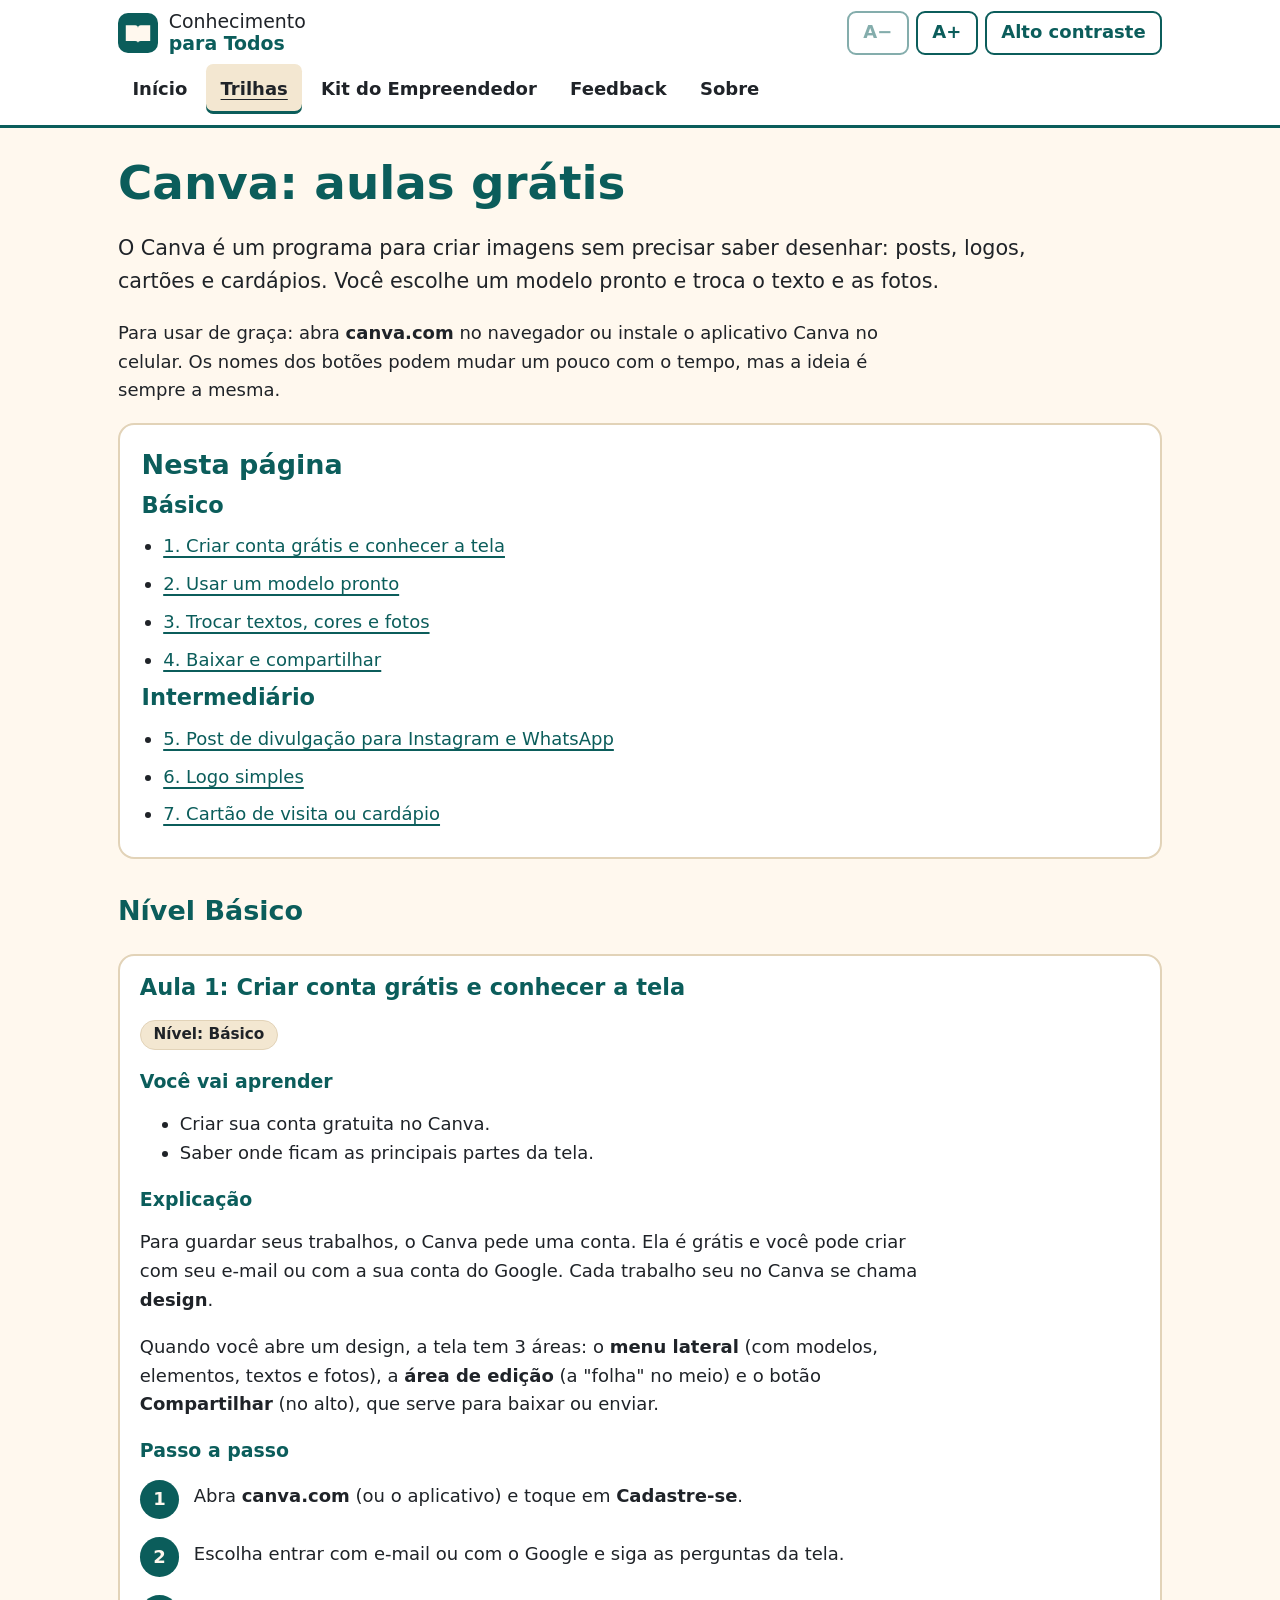
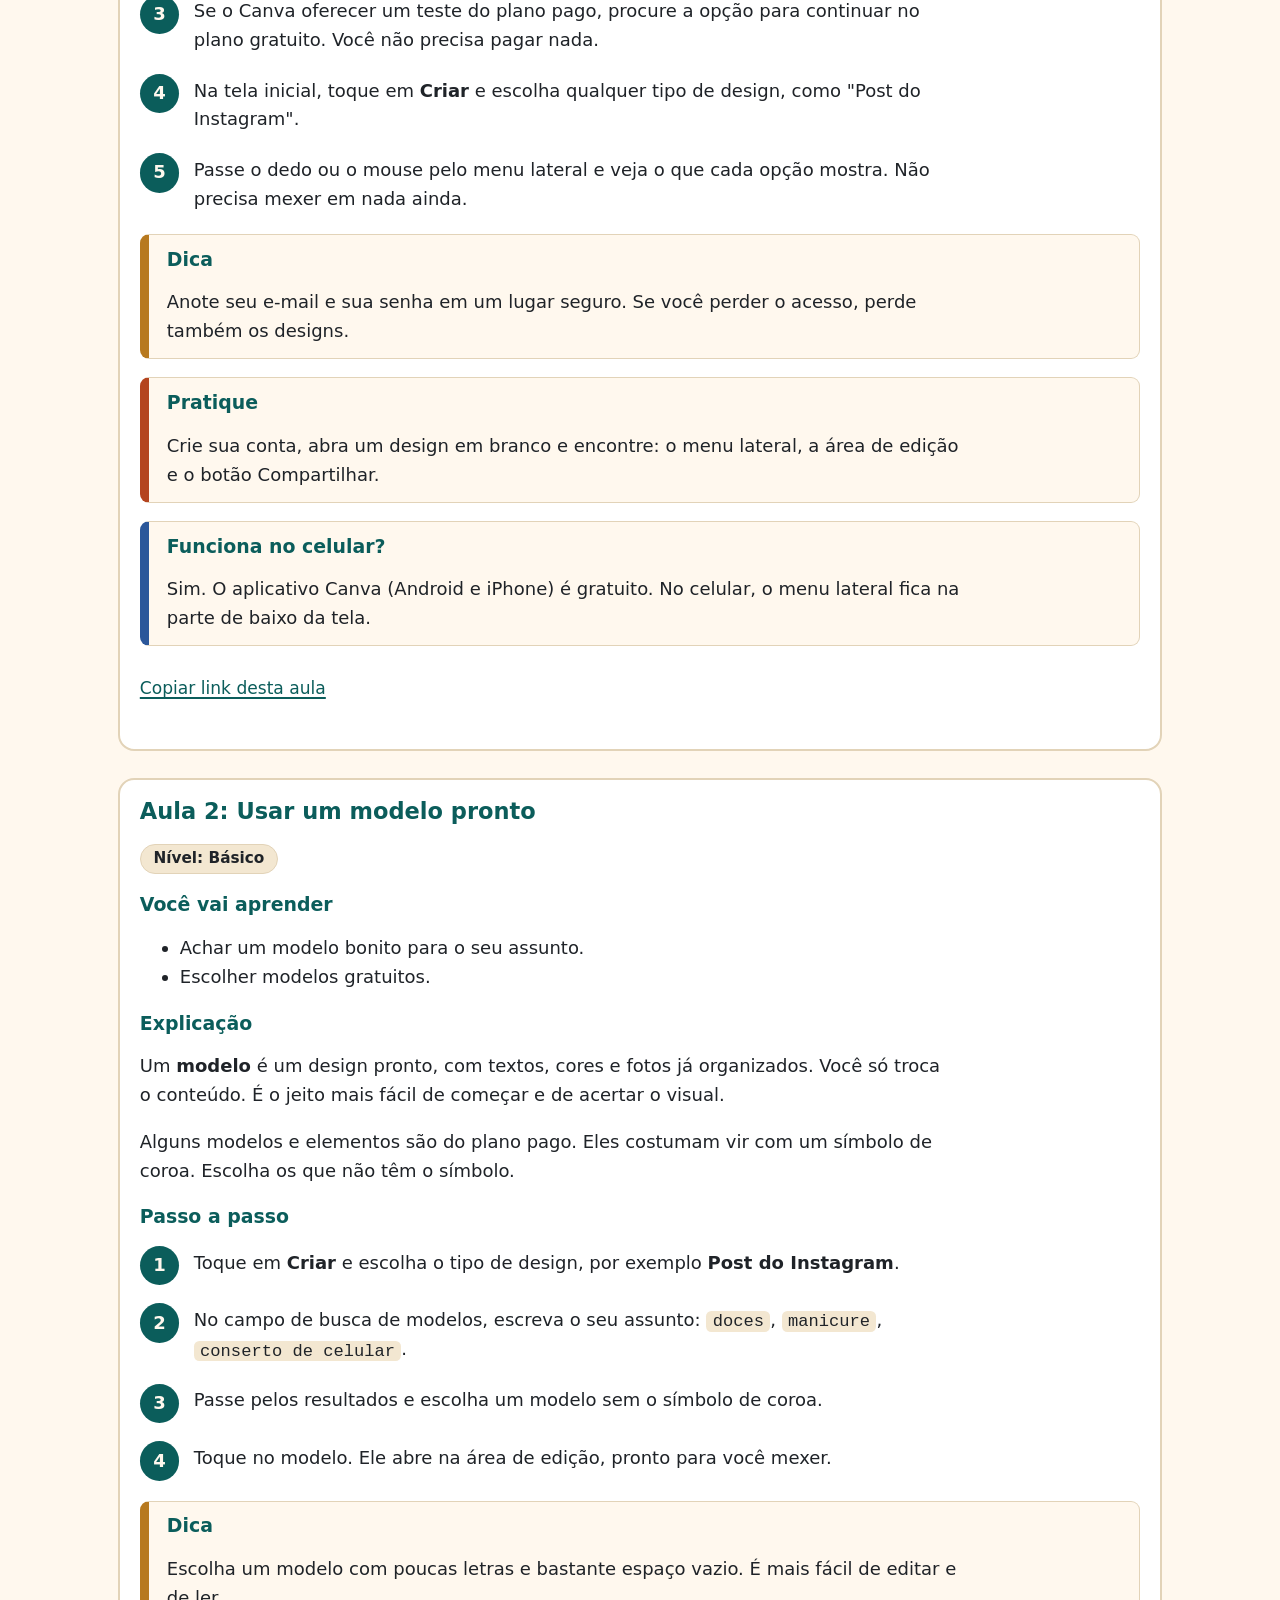
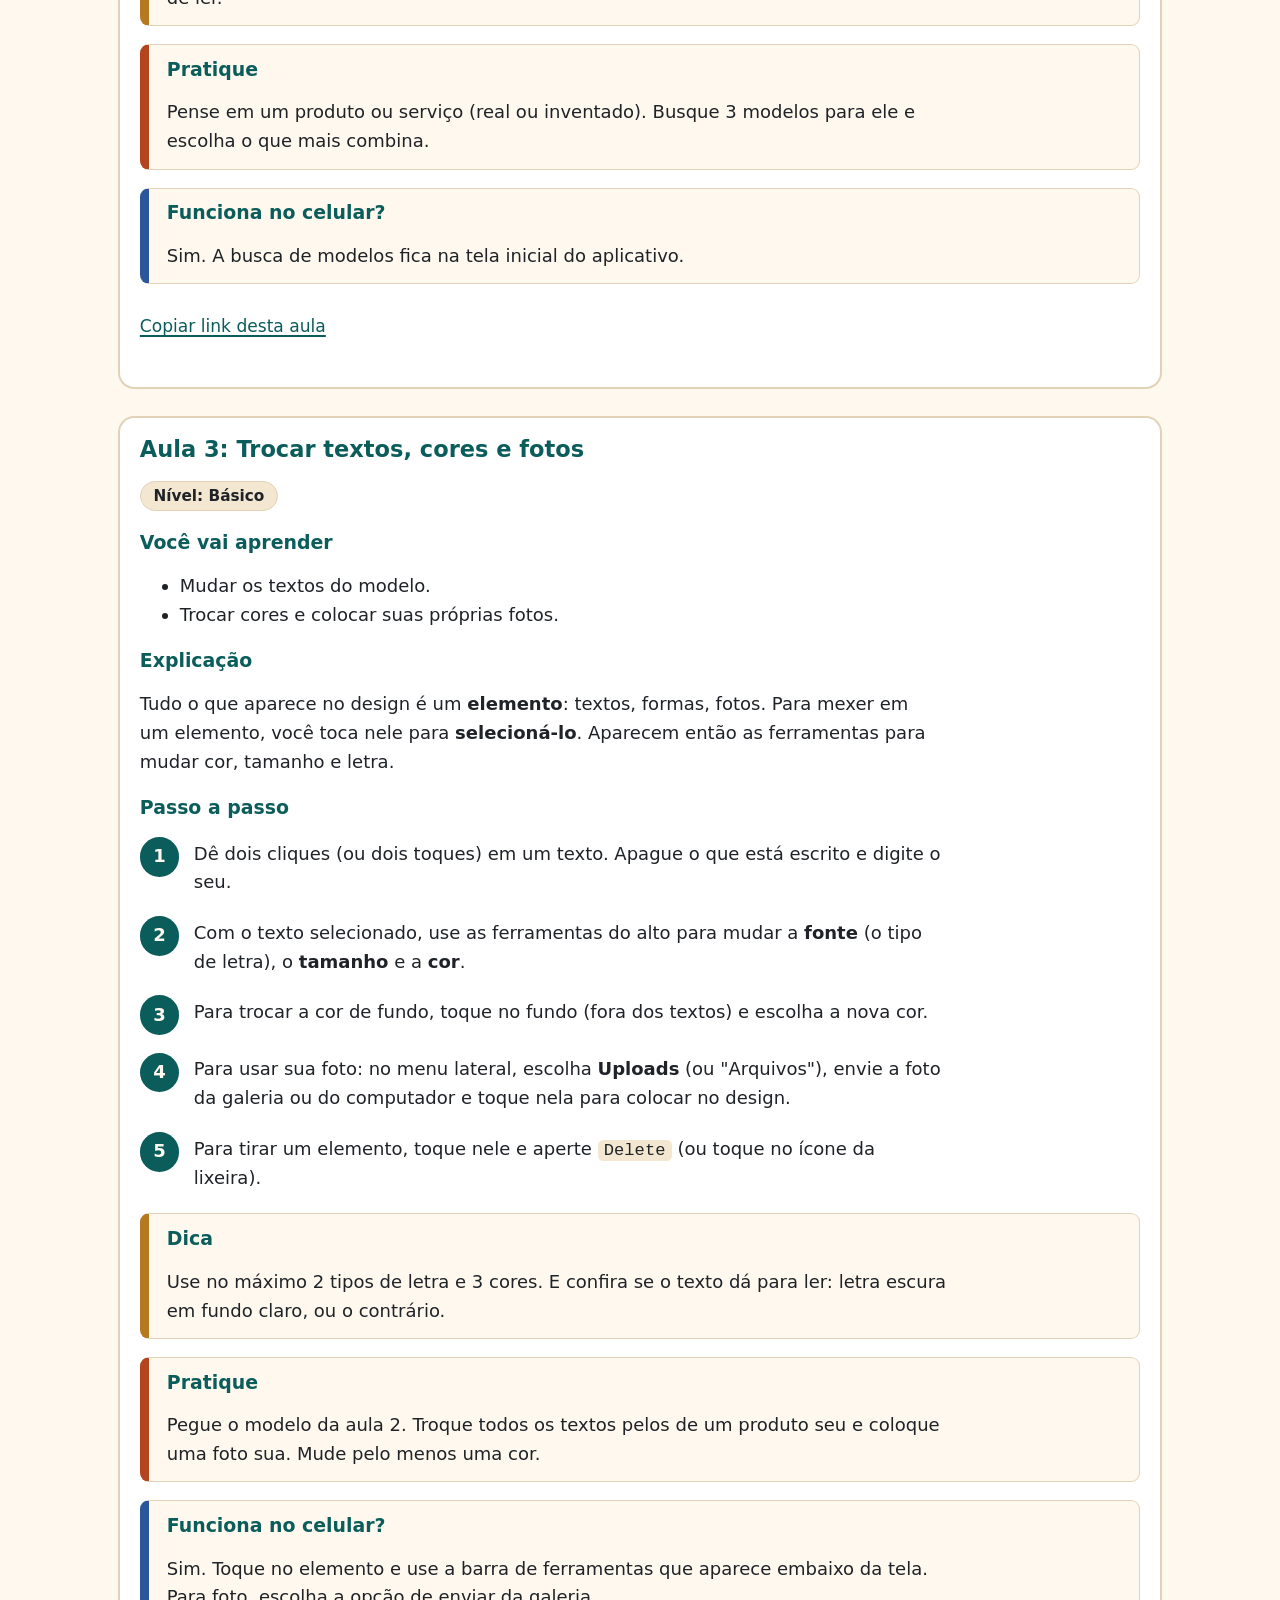
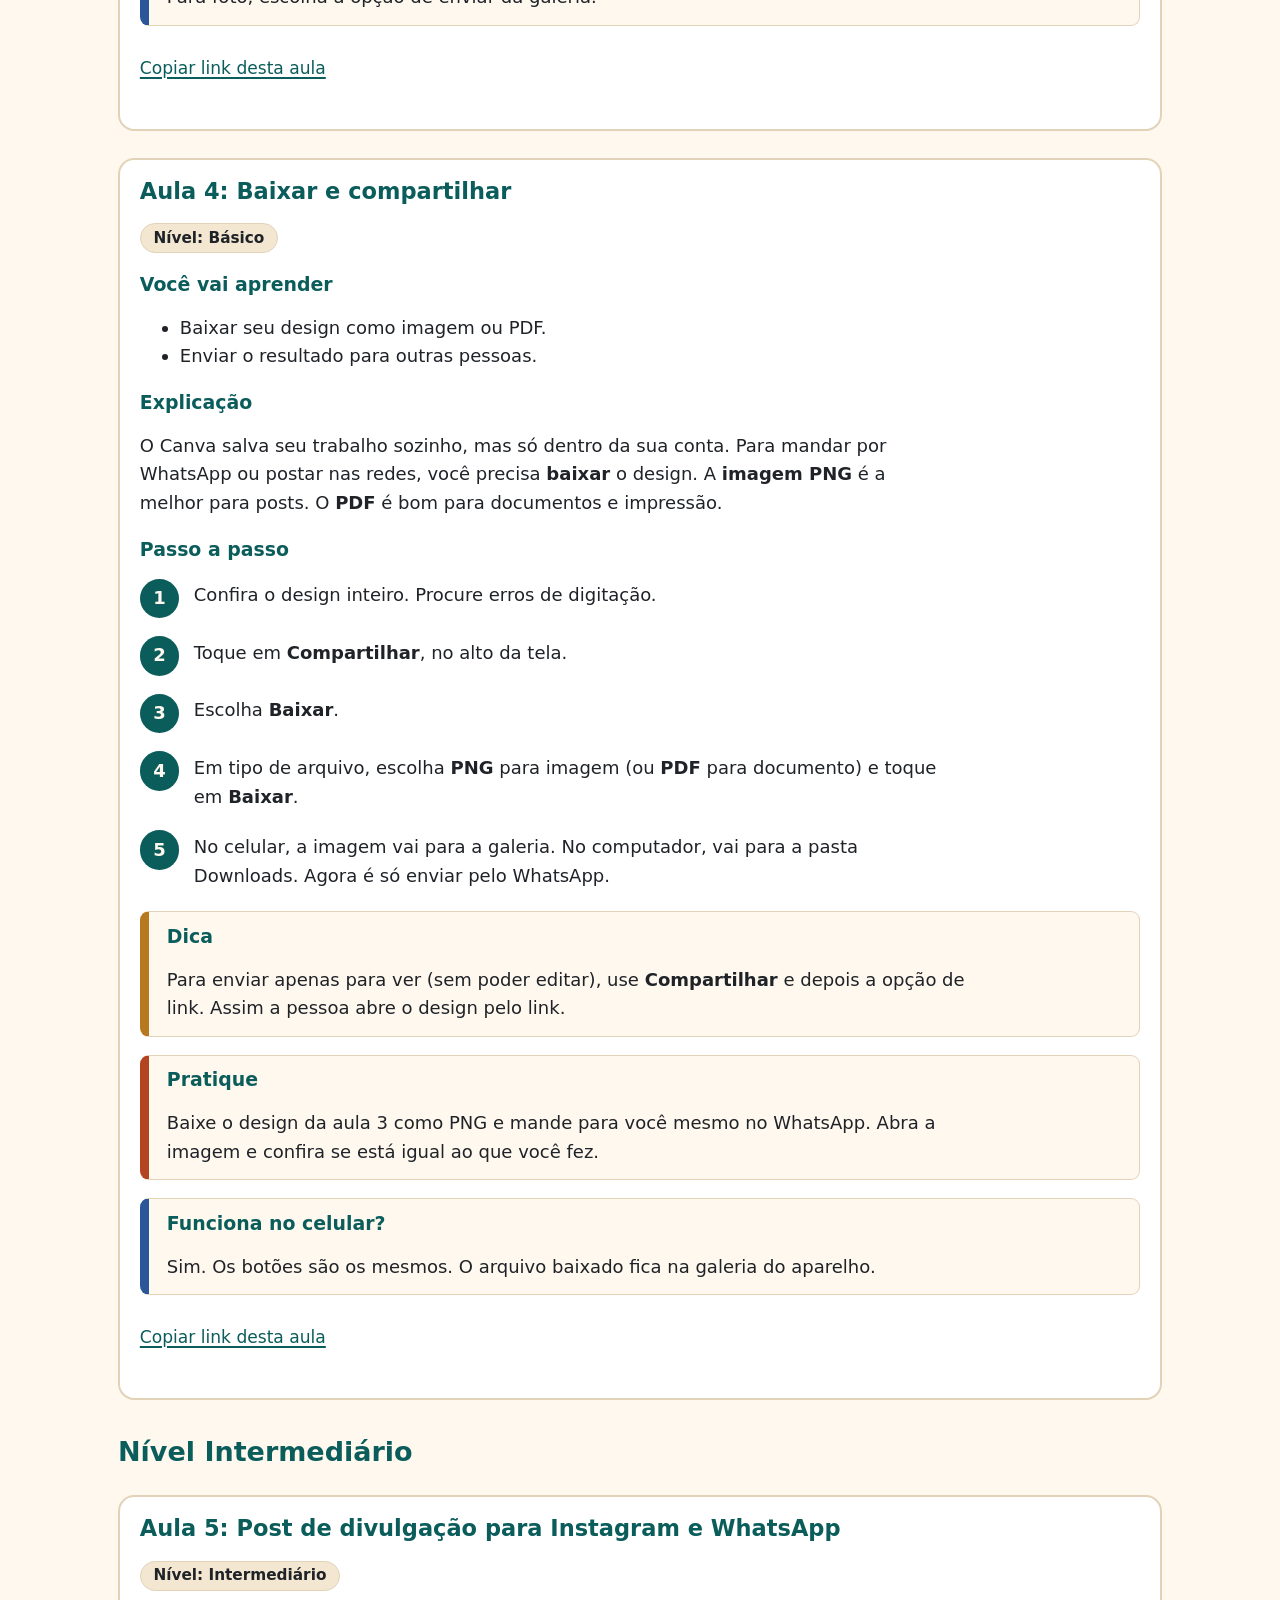
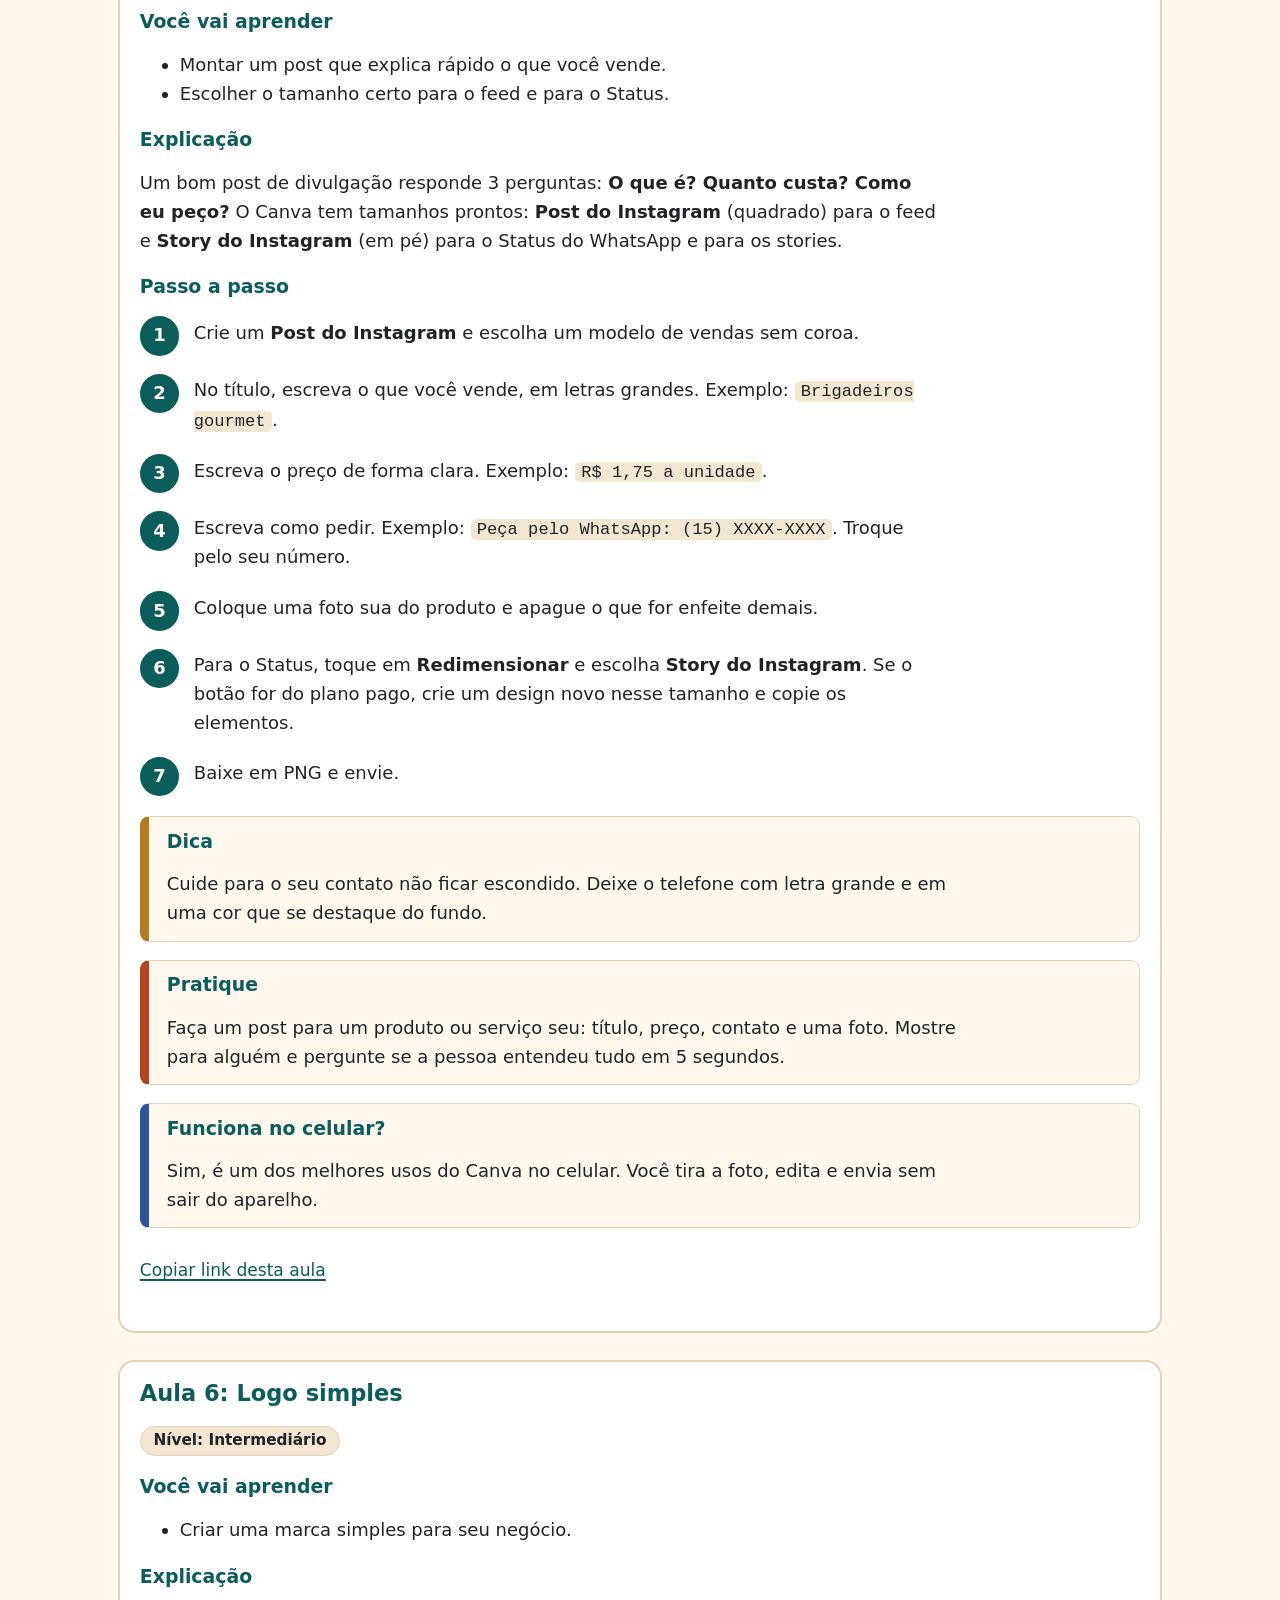
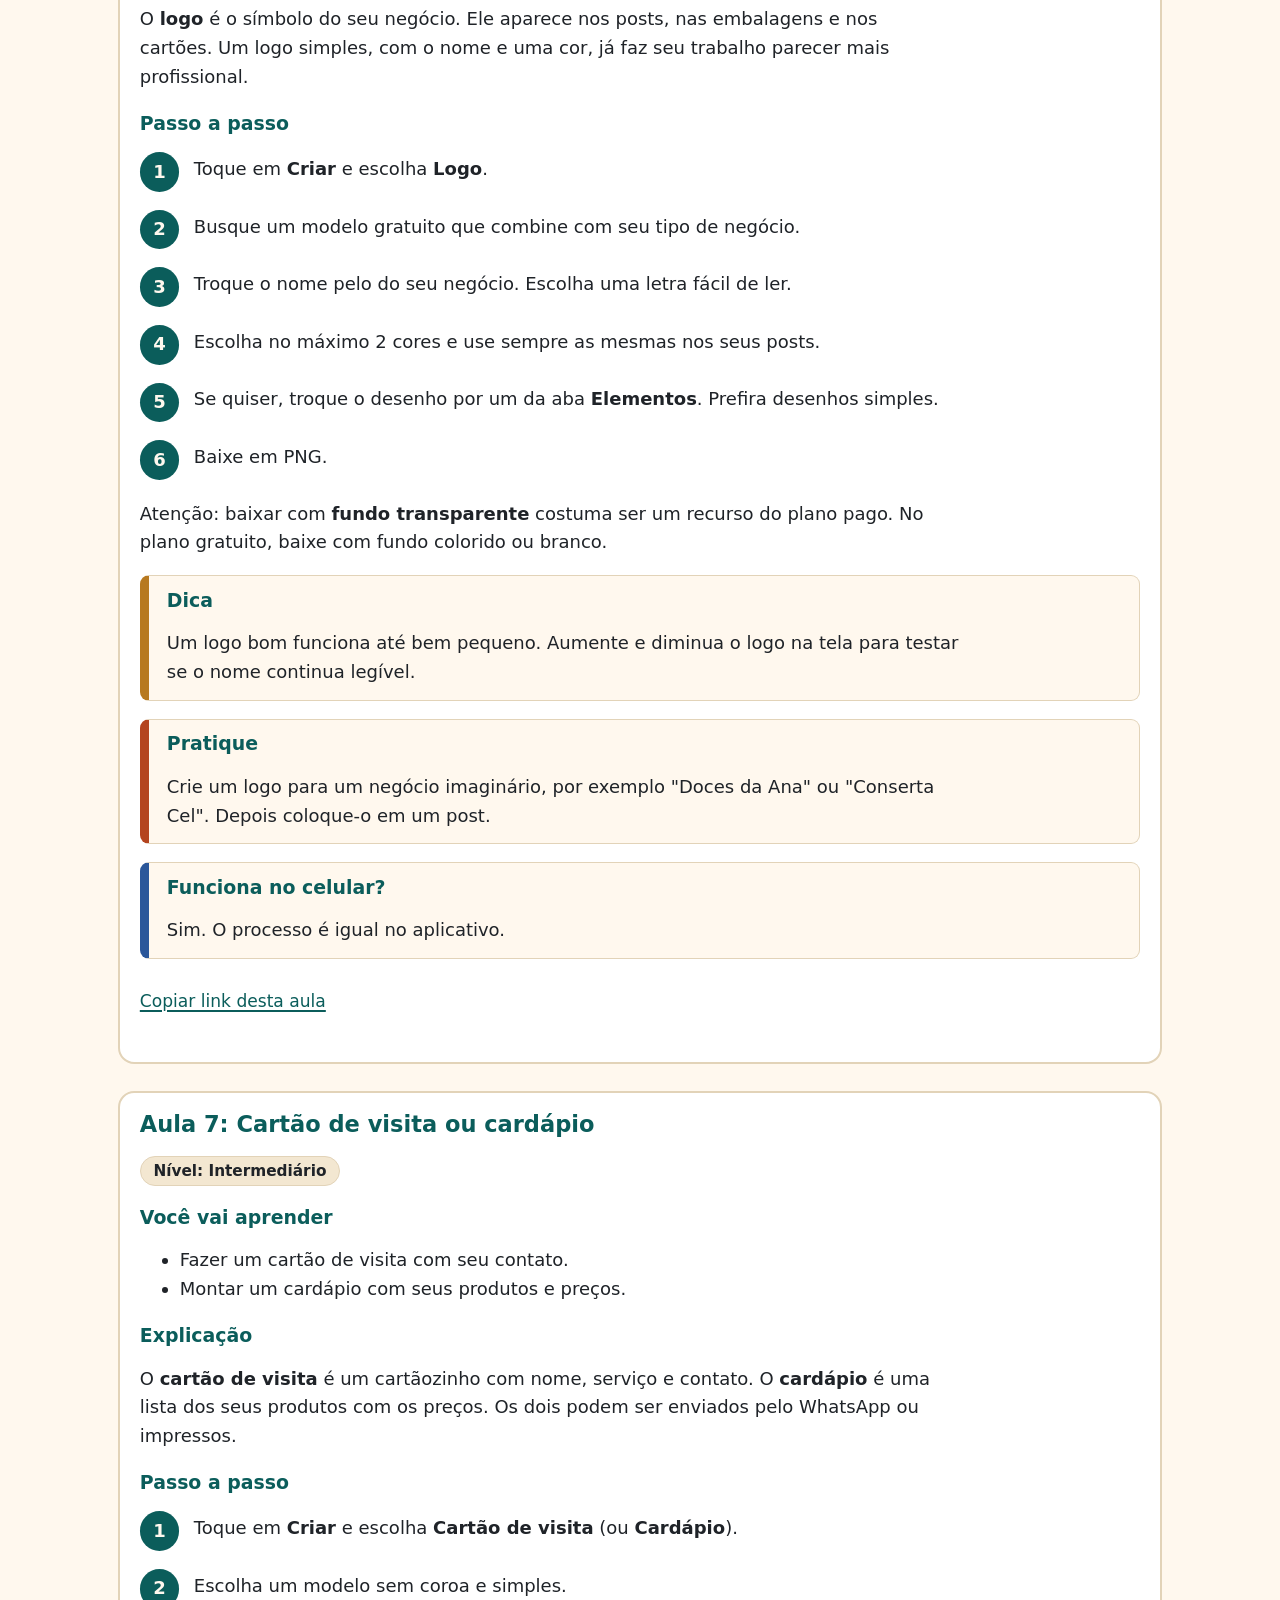
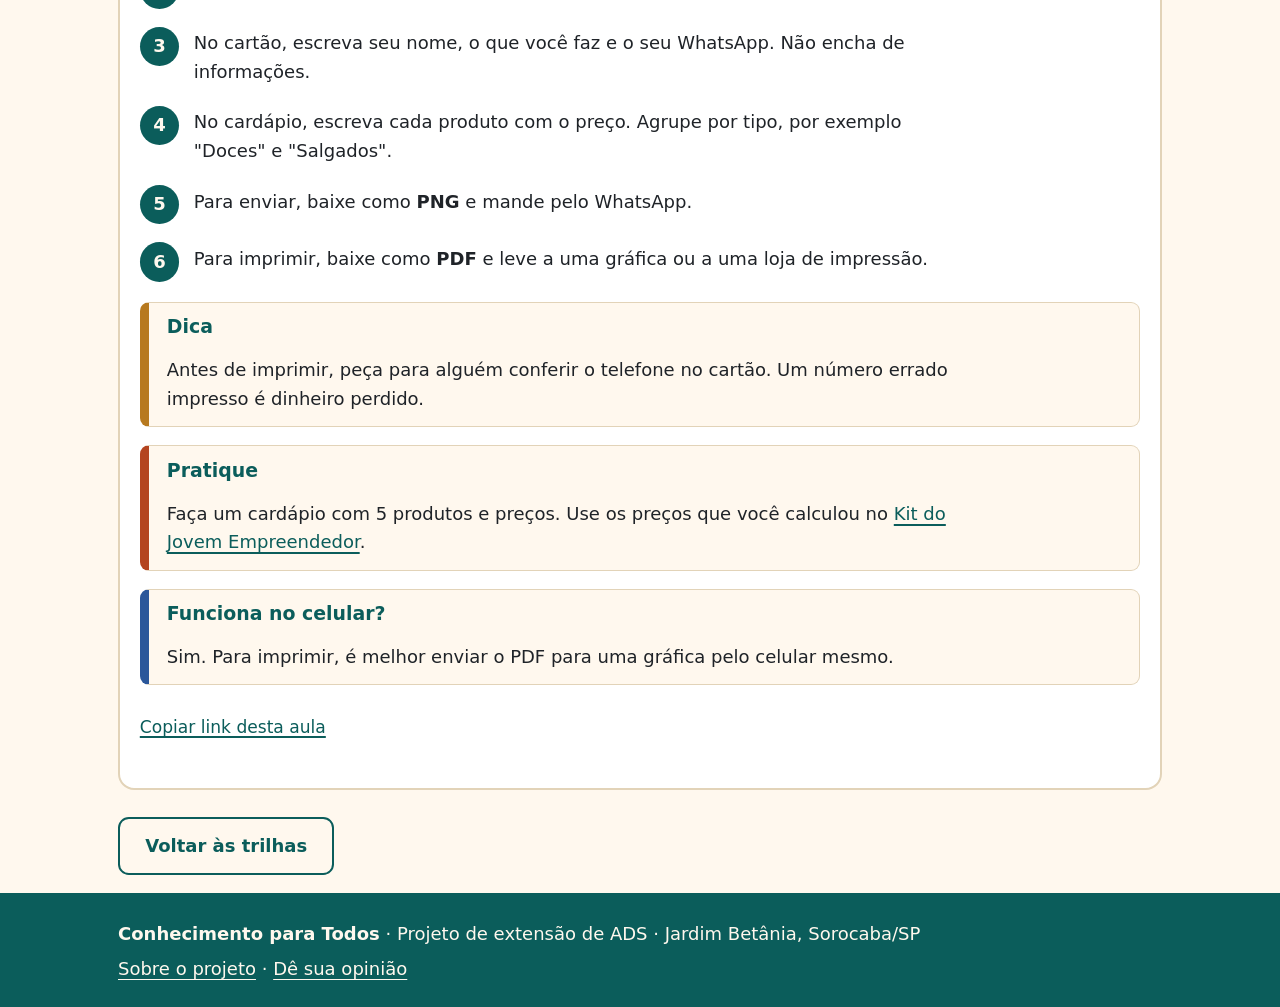
==== canva.html @ 9c769331 "Adiciona as 7 aulas de Canva Co-Authored-By: Claude Sonnet 5.5 <noreply@anthropic.com>" ====
<!DOCTYPE html>
<html lang="pt-BR">
<head>
<meta charset="utf-8">
<meta name="viewport" content="width=device-width, initial-scale=1">
<link rel="icon" href="data:image/svg+xml,%3Csvg xmlns='http://www.w3.org/2000/svg' viewBox='0 0 100 100'%3E%3Ctext y='.9em' font-size='90'%3E%F0%9F%93%92%3C/text%3E%3C/svg%3E">
<link rel="stylesheet" href="css/style.css">
<script src="js/main.js"></script>
<title>Canva: aulas grátis do básico ao intermediário | Conhecimento para Todos</title>
<meta name="description" content="7 aulas gratuitas de Canva em linguagem simples: da conta grátis até post de divulgação, logo, cartão de visita e cardápio, pelo celular ou computador.">
</head>
<body>
<a class="pular" href="#conteudo">Pular para o conteúdo</a>
<header class="topo">
  <div class="wrap topo-in">
    <a class="logo" href="index.html" aria-label="Conhecimento para Todos, página inicial">
      <svg width="40" height="40" viewBox="0 0 36 36" aria-hidden="true"><rect class="a" width="36" height="36" rx="9"/><path class="b" d="M7 11h8.5c1.6 0 2.5.9 2.5 2.4V27c0-1.2-.9-1.9-2.4-1.9H7zM29 11h-8.5C18.9 11 18 11.900 18 13.400V27c0-1.200.9-1.900 2.400-1.900H29z"/></svg>
      <span>Conhecimento <b>para Todos</b></span>
    </a>
    <button type="button" class="menu-btn" aria-expanded="false" aria-controls="menu">Menu</button>
    <div class="ajustes" role="group" aria-label="Ajustes de leitura">
      <button type="button" data-fonte="-" aria-label="Diminuir o tamanho da letra">A−</button>
      <button type="button" data-fonte="+" aria-label="Aumentar o tamanho da letra">A+</button>
      <button type="button" data-contraste aria-pressed="false">Alto contraste</button>
    </div>
    <nav id="menu" class="menu" aria-label="Principal">
      <ul>
        <li><a href="index.html">Início</a></li>
        <li><a href="trilhas.html" aria-current="page">Trilhas</a></li>
        <li><a href="kit-empreendedor.html">Kit do Empreendedor</a></li>
        <li><a href="feedback.html">Feedback</a></li>
        <li><a href="sobre.html">Sobre</a></li>
      </ul>
    </nav>
  </div>
</header>
<main id="conteudo" class="wrap">
  <h1>Canva: aulas grátis</h1>
  <p class="lead">O Canva é um programa para criar imagens sem precisar saber desenhar: posts, logos, cartões e cardápios. Você escolhe um modelo pronto e troca o texto e as fotos.</p>
  <p>Para usar de graça: abra <strong>canva.com</strong> no navegador ou instale o aplicativo Canva no celular. Os nomes dos botões podem mudar um pouco com o tempo, mas a ideia é sempre a mesma.</p>

  <nav class="sumario" aria-label="Aulas de Canva">
    <h2>Nesta página</h2>
    <h3>Básico</h3>
    <ul>
      <li><a href="#canva-conta">1. Criar conta grátis e conhecer a tela</a></li>
      <li><a href="#canva-modelo">2. Usar um modelo pronto</a></li>
      <li><a href="#canva-editar">3. Trocar textos, cores e fotos</a></li>
      <li><a href="#canva-baixar">4. Baixar e compartilhar</a></li>
    </ul>
    <h3>Intermediário</h3>
    <ul>
      <li><a href="#canva-post">5. Post de divulgação para Instagram e WhatsApp</a></li>
      <li><a href="#canva-logo">6. Logo simples</a></li>
      <li><a href="#canva-cartao">7. Cartão de visita ou cardápio</a></li>
    </ul>
  </nav>

  <h2>Nível Básico</h2>

  <article class="aula" id="canva-conta">
    <h3>Aula 1: Criar conta grátis e conhecer a tela</h3>
    <p><span class="etiqueta">Nível: Básico</span></p>
    <h4>Você vai aprender</h4>
    <ul>
      <li>Criar sua conta gratuita no Canva.</li>
      <li>Saber onde ficam as principais partes da tela.</li>
    </ul>
    <h4>Explicação</h4>
    <p>Para guardar seus trabalhos, o Canva pede uma conta. Ela é grátis e você pode criar com seu e-mail ou com a sua conta do Google. Cada trabalho seu no Canva se chama <strong>design</strong>.</p>
    <p>Quando você abre um design, a tela tem 3 áreas: o <strong>menu lateral</strong> (com modelos, elementos, textos e fotos), a <strong>área de edição</strong> (a "folha" no meio) e o botão <strong>Compartilhar</strong> (no alto), que serve para baixar ou enviar.</p>
    <h4>Passo a passo</h4>
    <ol class="passos">
      <li>Abra <strong>canva.com</strong> (ou o aplicativo) e toque em <strong>Cadastre-se</strong>.</li>
      <li>Escolha entrar com e-mail ou com o Google e siga as perguntas da tela.</li>
      <li>Se o Canva oferecer um teste do plano pago, procure a opção para continuar no plano gratuito. Você não precisa pagar nada.</li>
      <li>Na tela inicial, toque em <strong>Criar</strong> e escolha qualquer tipo de design, como "Post do Instagram".</li>
      <li>Passe o dedo ou o mouse pelo menu lateral e veja o que cada opção mostra. Não precisa mexer em nada ainda.</li>
    </ol>
    <div class="caixa dica"><h4>Dica</h4><p>Anote seu e-mail e sua senha em um lugar seguro. Se você perder o acesso, perde também os designs.</p></div>
    <div class="caixa pratique"><h4>Pratique</h4><p>Crie sua conta, abra um design em branco e encontre: o menu lateral, a área de edição e o botão Compartilhar.</p></div>
    <div class="caixa celular"><h4>Funciona no celular?</h4><p>Sim. O aplicativo Canva (Android e iPhone) é gratuito. No celular, o menu lateral fica na parte de baixo da tela.</p></div>
    <p><a class="copiar" href="#canva-conta" aria-live="polite">Copiar link desta aula</a></p>
  </article>

  <article class="aula" id="canva-modelo">
    <h3>Aula 2: Usar um modelo pronto</h3>
    <p><span class="etiqueta">Nível: Básico</span></p>
    <h4>Você vai aprender</h4>
    <ul>
      <li>Achar um modelo bonito para o seu assunto.</li>
      <li>Escolher modelos gratuitos.</li>
    </ul>
    <h4>Explicação</h4>
    <p>Um <strong>modelo</strong> é um design pronto, com textos, cores e fotos já organizados. Você só troca o conteúdo. É o jeito mais fácil de começar e de acertar o visual.</p>
    <p>Alguns modelos e elementos são do plano pago. Eles costumam vir com um símbolo de coroa. Escolha os que não têm o símbolo.</p>
    <h4>Passo a passo</h4>
    <ol class="passos">
      <li>Toque em <strong>Criar</strong> e escolha o tipo de design, por exemplo <strong>Post do Instagram</strong>.</li>
      <li>No campo de busca de modelos, escreva o seu assunto: <code>doces</code>, <code>manicure</code>, <code>conserto de celular</code>.</li>
      <li>Passe pelos resultados e escolha um modelo sem o símbolo de coroa.</li>
      <li>Toque no modelo. Ele abre na área de edição, pronto para você mexer.</li>
    </ol>
    <div class="caixa dica"><h4>Dica</h4><p>Escolha um modelo com poucas letras e bastante espaço vazio. É mais fácil de editar e de ler.</p></div>
    <div class="caixa pratique"><h4>Pratique</h4><p>Pense em um produto ou serviço (real ou inventado). Busque 3 modelos para ele e escolha o que mais combina.</p></div>
    <div class="caixa celular"><h4>Funciona no celular?</h4><p>Sim. A busca de modelos fica na tela inicial do aplicativo.</p></div>
    <p><a class="copiar" href="#canva-modelo" aria-live="polite">Copiar link desta aula</a></p>
  </article>

  <article class="aula" id="canva-editar">
    <h3>Aula 3: Trocar textos, cores e fotos</h3>
    <p><span class="etiqueta">Nível: Básico</span></p>
    <h4>Você vai aprender</h4>
    <ul>
      <li>Mudar os textos do modelo.</li>
      <li>Trocar cores e colocar suas próprias fotos.</li>
    </ul>
    <h4>Explicação</h4>
    <p>Tudo o que aparece no design é um <strong>elemento</strong>: textos, formas, fotos. Para mexer em um elemento, você toca nele para <strong>selecioná-lo</strong>. Aparecem então as ferramentas para mudar cor, tamanho e letra.</p>
    <h4>Passo a passo</h4>
    <ol class="passos">
      <li>Dê dois cliques (ou dois toques) em um texto. Apague o que está escrito e digite o seu.</li>
      <li>Com o texto selecionado, use as ferramentas do alto para mudar a <strong>fonte</strong> (o tipo de letra), o <strong>tamanho</strong> e a <strong>cor</strong>.</li>
      <li>Para trocar a cor de fundo, toque no fundo (fora dos textos) e escolha a nova cor.</li>
      <li>Para usar sua foto: no menu lateral, escolha <strong>Uploads</strong> (ou "Arquivos"), envie a foto da galeria ou do computador e toque nela para colocar no design.</li>
      <li>Para tirar um elemento, toque nele e aperte <code>Delete</code> (ou toque no ícone da lixeira).</li>
    </ol>
    <div class="caixa dica"><h4>Dica</h4><p>Use no máximo 2 tipos de letra e 3 cores. E confira se o texto dá para ler: letra escura em fundo claro, ou o contrário.</p></div>
    <div class="caixa pratique"><h4>Pratique</h4><p>Pegue o modelo da aula 2. Troque todos os textos pelos de um produto seu e coloque uma foto sua. Mude pelo menos uma cor.</p></div>
    <div class="caixa celular"><h4>Funciona no celular?</h4><p>Sim. Toque no elemento e use a barra de ferramentas que aparece embaixo da tela. Para foto, escolha a opção de enviar da galeria.</p></div>
    <p><a class="copiar" href="#canva-editar" aria-live="polite">Copiar link desta aula</a></p>
  </article>

  <article class="aula" id="canva-baixar">
    <h3>Aula 4: Baixar e compartilhar</h3>
    <p><span class="etiqueta">Nível: Básico</span></p>
    <h4>Você vai aprender</h4>
    <ul>
      <li>Baixar seu design como imagem ou PDF.</li>
      <li>Enviar o resultado para outras pessoas.</li>
    </ul>
    <h4>Explicação</h4>
    <p>O Canva salva seu trabalho sozinho, mas só dentro da sua conta. Para mandar por WhatsApp ou postar nas redes, você precisa <strong>baixar</strong> o design. A <strong>imagem PNG</strong> é a melhor para posts. O <strong>PDF</strong> é bom para documentos e impressão.</p>
    <h4>Passo a passo</h4>
    <ol class="passos">
      <li>Confira o design inteiro. Procure erros de digitação.</li>
      <li>Toque em <strong>Compartilhar</strong>, no alto da tela.</li>
      <li>Escolha <strong>Baixar</strong>.</li>
      <li>Em tipo de arquivo, escolha <strong>PNG</strong> para imagem (ou <strong>PDF</strong> para documento) e toque em <strong>Baixar</strong>.</li>
      <li>No celular, a imagem vai para a galeria. No computador, vai para a pasta Downloads. Agora é só enviar pelo WhatsApp.</li>
    </ol>
    <div class="caixa dica"><h4>Dica</h4><p>Para enviar apenas para ver (sem poder editar), use <strong>Compartilhar</strong> e depois a opção de link. Assim a pessoa abre o design pelo link.</p></div>
    <div class="caixa pratique"><h4>Pratique</h4><p>Baixe o design da aula 3 como PNG e mande para você mesmo no WhatsApp. Abra a imagem e confira se está igual ao que você fez.</p></div>
    <div class="caixa celular"><h4>Funciona no celular?</h4><p>Sim. Os botões são os mesmos. O arquivo baixado fica na galeria do aparelho.</p></div>
    <p><a class="copiar" href="#canva-baixar" aria-live="polite">Copiar link desta aula</a></p>
  </article>

  <h2>Nível Intermediário</h2>

  <article class="aula" id="canva-post">
    <h3>Aula 5: Post de divulgação para Instagram e WhatsApp</h3>
    <p><span class="etiqueta">Nível: Intermediário</span></p>
    <h4>Você vai aprender</h4>
    <ul>
      <li>Montar um post que explica rápido o que você vende.</li>
      <li>Escolher o tamanho certo para o feed e para o Status.</li>
    </ul>
    <h4>Explicação</h4>
    <p>Um bom post de divulgação responde 3 perguntas: <strong>O que é? Quanto custa? Como eu peço?</strong> O Canva tem tamanhos prontos: <strong>Post do Instagram</strong> (quadrado) para o feed e <strong>Story do Instagram</strong> (em pé) para o Status do WhatsApp e para os stories.</p>
    <h4>Passo a passo</h4>
    <ol class="passos">
      <li>Crie um <strong>Post do Instagram</strong> e escolha um modelo de vendas sem coroa.</li>
      <li>No título, escreva o que você vende, em letras grandes. Exemplo: <code>Brigadeiros gourmet</code>.</li>
      <li>Escreva o preço de forma clara. Exemplo: <code>R$ 1,75 a unidade</code>.</li>
      <li>Escreva como pedir. Exemplo: <code>Peça pelo WhatsApp: (15) XXXX-XXXX</code>. Troque pelo seu número.</li>
      <li>Coloque uma foto sua do produto e apague o que for enfeite demais.</li>
      <li>Para o Status, toque em <strong>Redimensionar</strong> e escolha <strong>Story do Instagram</strong>. Se o botão for do plano pago, crie um design novo nesse tamanho e copie os elementos.</li>
      <li>Baixe em PNG e envie.</li>
    </ol>
    <div class="caixa dica"><h4>Dica</h4><p>Cuide para o seu contato não ficar escondido. Deixe o telefone com letra grande e em uma cor que se destaque do fundo.</p></div>
    <div class="caixa pratique"><h4>Pratique</h4><p>Faça um post para um produto ou serviço seu: título, preço, contato e uma foto. Mostre para alguém e pergunte se a pessoa entendeu tudo em 5 segundos.</p></div>
    <div class="caixa celular"><h4>Funciona no celular?</h4><p>Sim, é um dos melhores usos do Canva no celular. Você tira a foto, edita e envia sem sair do aparelho.</p></div>
    <p><a class="copiar" href="#canva-post" aria-live="polite">Copiar link desta aula</a></p>
  </article>

  <article class="aula" id="canva-logo">
    <h3>Aula 6: Logo simples</h3>
    <p><span class="etiqueta">Nível: Intermediário</span></p>
    <h4>Você vai aprender</h4>
    <ul>
      <li>Criar uma marca simples para seu negócio.</li>
    </ul>
    <h4>Explicação</h4>
    <p>O <strong>logo</strong> é o símbolo do seu negócio. Ele aparece nos posts, nas embalagens e nos cartões. Um logo simples, com o nome e uma cor, já faz seu trabalho parecer mais profissional.</p>
    <h4>Passo a passo</h4>
    <ol class="passos">
      <li>Toque em <strong>Criar</strong> e escolha <strong>Logo</strong>.</li>
      <li>Busque um modelo gratuito que combine com seu tipo de negócio.</li>
      <li>Troque o nome pelo do seu negócio. Escolha uma letra fácil de ler.</li>
      <li>Escolha no máximo 2 cores e use sempre as mesmas nos seus posts.</li>
      <li>Se quiser, troque o desenho por um da aba <strong>Elementos</strong>. Prefira desenhos simples.</li>
      <li>Baixe em PNG.</li>
    </ol>
    <p>Atenção: baixar com <strong>fundo transparente</strong> costuma ser um recurso do plano pago. No plano gratuito, baixe com fundo colorido ou branco.</p>
    <div class="caixa dica"><h4>Dica</h4><p>Um logo bom funciona até bem pequeno. Aumente e diminua o logo na tela para testar se o nome continua legível.</p></div>
    <div class="caixa pratique"><h4>Pratique</h4><p>Crie um logo para um negócio imaginário, por exemplo "Doces da Ana" ou "Conserta Cel". Depois coloque-o em um post.</p></div>
    <div class="caixa celular"><h4>Funciona no celular?</h4><p>Sim. O processo é igual no aplicativo.</p></div>
    <p><a class="copiar" href="#canva-logo" aria-live="polite">Copiar link desta aula</a></p>
  </article>

  <article class="aula" id="canva-cartao">
    <h3>Aula 7: Cartão de visita ou cardápio</h3>
    <p><span class="etiqueta">Nível: Intermediário</span></p>
    <h4>Você vai aprender</h4>
    <ul>
      <li>Fazer um cartão de visita com seu contato.</li>
      <li>Montar um cardápio com seus produtos e preços.</li>
    </ul>
    <h4>Explicação</h4>
    <p>O <strong>cartão de visita</strong> é um cartãozinho com nome, serviço e contato. O <strong>cardápio</strong> é uma lista dos seus produtos com os preços. Os dois podem ser enviados pelo WhatsApp ou impressos.</p>
    <h4>Passo a passo</h4>
    <ol class="passos">
      <li>Toque em <strong>Criar</strong> e escolha <strong>Cartão de visita</strong> (ou <strong>Cardápio</strong>).</li>
      <li>Escolha um modelo sem coroa e simples.</li>
      <li>No cartão, escreva seu nome, o que você faz e o seu WhatsApp. Não encha de informações.</li>
      <li>No cardápio, escreva cada produto com o preço. Agrupe por tipo, por exemplo "Doces" e "Salgados".</li>
      <li>Para enviar, baixe como <strong>PNG</strong> e mande pelo WhatsApp.</li>
      <li>Para imprimir, baixe como <strong>PDF</strong> e leve a uma gráfica ou a uma loja de impressão.</li>
    </ol>
    <div class="caixa dica"><h4>Dica</h4><p>Antes de imprimir, peça para alguém conferir o telefone no cartão. Um número errado impresso é dinheiro perdido.</p></div>
    <div class="caixa pratique"><h4>Pratique</h4><p>Faça um cardápio com 5 produtos e preços. Use os preços que você calculou no <a href="kit-empreendedor.html#preco">Kit do Jovem Empreendedor</a>.</p></div>
    <div class="caixa celular"><h4>Funciona no celular?</h4><p>Sim. Para imprimir, é melhor enviar o PDF para uma gráfica pelo celular mesmo.</p></div>
    <p><a class="copiar" href="#canva-cartao" aria-live="polite">Copiar link desta aula</a></p>
  </article>

  <p><a class="btn btn-sec" href="trilhas.html">Voltar às trilhas</a></p>
</main>
<footer class="rodape">
  <div class="wrap">
    <p><strong>Conhecimento para Todos</strong> · Projeto de extensão de ADS · Jardim Betânia, Sorocaba/SP</p>
    <p><a href="sobre.html">Sobre o projeto</a> · <a href="feedback.html">Dê sua opinião</a></p>
  </div>
</footer>
</body>
</html>
---- css/style.css ----
/* Conhecimento para Todos — estilo "caderno de bairro" */
:root {
  --fundo: #FFF8EE; --texto: #1F2328; --suave: #4A4640;
  --verde: #0B5D5B; --laranja: #B4441F; --btn-texto: #fff;
  --cartao: #fff; --borda: #E2D3B8; --faixa: #F3E7D1; --foco: #1A4FD6;
  --excel: #1D6F42; --powerbi: #8A6100; --word: #2B579A; --powerpoint: #B7472A; --canva: #6A3FB5;
}
/* Alto contraste: fundo preto, texto branco, destaques em amarelo */
html.alto {
  --fundo: #000; --texto: #fff; --suave: #fff; --verde: #FFE600; --laranja: #FFE600;
  --btn-texto: #000; --cartao: #000; --borda: #fff; --faixa: #000; --foco: #FFE600;
  --excel: #FFE600; --powerbi: #FFE600; --word: #FFE600; --powerpoint: #FFE600; --canva: #FFE600;
}
* { box-sizing: border-box; }
html { font-size: 18px; -webkit-text-size-adjust: 100%; }
html.f1 { font-size: 20.7px; }
html.f2 { font-size: 23.4px; }
body { margin: 0; background: var(--fundo); color: var(--texto); line-height: 1.6;
  font-family: system-ui, "Segoe UI", Roboto, Arial, sans-serif; }
.wrap { max-width: 60rem; margin: 0 auto; padding: 0 1rem; }
main { padding-bottom: 3rem; }
main p, main li { max-width: 70ch; }
h1, h2, h3, h4 { color: var(--verde); line-height: 1.2; }
h1 { font-size: 2rem; margin: 1.5rem 0 .75rem; }
h2 { font-size: 1.5rem; margin: 2rem 0 .6rem; }
h3 { font-size: 1.25rem; margin: 0 0 .5rem; }
h4 { font-size: 1.05rem; margin: 1.1rem 0 .3rem; }
a { color: var(--verde); text-decoration-thickness: 2px; text-underline-offset: .2em; }
html.alto a { text-decoration: underline; }
:focus-visible { outline: 3px solid var(--foco); outline-offset: 3px; }
.lead { font-size: 1.15rem; }
.suave { color: var(--suave); }

/* Pular para o conteúdo */
.pular { position: absolute; left: .5rem; top: -5rem; z-index: 10; padding: .7rem 1rem;
  background: var(--laranja); color: var(--btn-texto); border-radius: .4rem; font-weight: 700; }
.pular:focus { top: .5rem; }

/* Topo e menu */
.topo { background: var(--cartao); border-bottom: 3px solid var(--verde); }
.topo-in { display: flex; flex-wrap: wrap; align-items: center; gap: .5rem 1rem; padding-top: .6rem; padding-bottom: .6rem; }
.logo { display: flex; align-items: center; gap: .6rem; color: var(--texto); text-decoration: none; font-size: 1.05rem; line-height: 1.15; margin-right: auto; }
.logo b { display: block; color: var(--verde); }
.logo .a { fill: var(--verde); }
.logo .b { fill: var(--fundo); }
.menu-btn { display: none; }
.menu { order: 4; width: 100%; }
.menu ul { list-style: none; margin: 0; padding: 0; display: flex; flex-direction: column; }
.menu a { display: block; padding: .6rem .8rem; min-height: 44px; color: var(--texto); font-weight: 600; text-decoration: none; border-radius: .4rem; }
.menu a:hover { background: var(--faixa); }
.menu a[aria-current="page"] { box-shadow: inset 0 -3px var(--verde); background: var(--faixa); text-decoration: underline; }
html.js .menu-btn { display: inline-flex; }
html.js .menu { display: none; }
html.js .menu.aberto { display: block; }
html:not(.js) .ajustes { display: none; }
.ajustes { display: flex; gap: .4rem; flex-wrap: wrap; }
.menu-btn, .ajustes button { min-height: 44px; min-width: 44px; padding: .3rem .8rem; font: inherit; font-weight: 700;
  background: var(--cartao); color: var(--verde); border: 2px solid var(--verde); border-radius: .5rem; cursor: pointer; align-items: center; justify-content: center; }
.ajustes button[aria-pressed="true"] { background: var(--verde); color: var(--fundo); }
[aria-disabled="true"] { opacity: .5; cursor: not-allowed; }
@media (min-width: 48rem) {
  html.js .menu-btn { display: none; }
  html.js .menu, html.js .menu.aberto { display: block; }
  .menu ul { flex-direction: row; flex-wrap: wrap; gap: .25rem; }
  h1 { font-size: 2.6rem; }
}

/* Botões */
.btn { display: inline-flex; align-items: center; justify-content: center; min-height: 44px; padding: .7rem 1.4rem;
  font: inherit; font-weight: 700; text-decoration: none; cursor: pointer; border-radius: .6rem;
  background: var(--laranja); color: var(--btn-texto); border: 2px solid var(--laranja); box-shadow: 0 3px 0 rgba(0,0,0,.25); }
.btn:hover { transform: translateY(-1px); }
.btn-sec { background: transparent; color: var(--verde); border-color: var(--verde); box-shadow: none; }

/* Início: "capa de caderno" */
.heroi { margin: 1rem 0 1.5rem; padding: 1.2rem 1rem 1.4rem 1.4rem; border-left: .3rem double var(--laranja); border-radius: .5rem;
  background: repeating-linear-gradient(to bottom, transparent 0 1.8rem, var(--borda) 1.8rem calc(1.8rem + 2px)); }
html.alto .heroi { background: none; }
.heroi h1 { margin-top: 0; }
.marca { background: linear-gradient(transparent 55%, #FFD98A 55%); padding: 0 .15em; }
html.alto .marca { background: none; text-decoration: underline; }
.numeros { list-style: none; padding: 0; margin: 0 0 1rem; display: grid; gap: .75rem; grid-template-columns: repeat(3, 1fr); }
.numeros li { text-align: center; background: var(--cartao); border: 2px solid var(--borda); border-radius: .7rem; padding: .6rem .3rem; }
.numeros strong { display: block; font-size: 1.6rem; color: var(--verde); line-height: 1.2; }

/* Cartões e grade */
.grade { display: grid; gap: 1rem; grid-template-columns: 1fr; padding: 0; list-style: none; }
@media (min-width: 48rem) { .grade { grid-template-columns: repeat(2, 1fr); } }
.cartao { position: relative; background: var(--cartao); border: 2px solid var(--borda); border-radius: .9rem; padding: 1.1rem; }
.cartao:hover, .cartao:focus-within { border-color: var(--verde); }
.cartao h2, .cartao h3 { margin-top: .5rem; }
.cartao p { margin: .4rem 0; }
.cartao-link::after { content: ""; position: absolute; inset: 0; }
.destaque { border-color: var(--verde); border-width: 3px; }
.selo { display: inline-grid; place-items: center; width: 3rem; height: 3rem; border-radius: .8rem; background: var(--c);
  color: #fff; font-weight: 800; font-size: 1.3rem; }
html.alto .selo { color: #000; }
.selo.excel { --c: var(--excel); } .selo.powerbi { --c: var(--powerbi); } .selo.word { --c: var(--word); }
.selo.powerpoint { --c: var(--powerpoint); } .selo.canva { --c: var(--canva); }
.etiqueta { display: inline-block; padding: .1rem .7rem; border-radius: 2rem; background: var(--faixa);
  border: 1px solid var(--borda); font-size: .85rem; font-weight: 700; color: var(--texto); }
html.alto .etiqueta { border-color: #fff; }

/* Passo a passo com círculos numerados */
.passos { list-style: none; padding: 0; counter-reset: p; }
.passos li { counter-increment: p; position: relative; margin: .9rem 0; padding: .15rem 0 .15rem 3rem; min-height: 2.3rem; }
.passos li::before { content: counter(p); position: absolute; left: 0; top: 0; width: 2.2rem; height: 2.2rem; display: grid;
  place-items: center; border-radius: 50%; background: var(--verde); color: var(--fundo); font-weight: 800; }

/* Aulas */
.sumario { background: var(--cartao); border: 2px solid var(--borda); border-radius: .9rem; padding: .5rem 1.2rem 1rem; }
.sumario h2 { margin-top: .8rem; }
.sumario ul { margin: .3rem 0; padding-left: 1.2rem; }
.sumario a { display: inline-block; padding: .25rem 0; }
.aula { background: var(--cartao); border: 2px solid var(--borda); border-radius: .9rem; padding: 1rem 1.1rem; margin: 1.5rem 0; scroll-margin-top: 1rem; }
.aula > :first-child { margin-top: 0; }
.caixa { border: 1px solid var(--borda); border-left: .5rem solid var(--c, var(--verde)); border-radius: .5rem; padding: .7rem 1rem; margin: 1rem 0; background: var(--fundo); }
.caixa > :first-child { margin-top: 0; } .caixa > :last-child { margin-bottom: 0; }
.caixa h4 { margin: 0 0 .3rem; }
.dica { --c: #B7791F; } .pratique { --c: var(--laranja); } .celular { --c: #2B579A; }
html.alto .caixa { --c: #FFE600; }
.copiar { display: inline-block; min-height: 44px; padding: .6rem 0; font-size: .95rem; }
.tabela-wrap { overflow-x: auto; margin: .8rem 0; }
table { border-collapse: collapse; min-width: 18rem; }
th, td { border: 1px solid var(--borda); padding: .35rem .7rem; text-align: left; }
th { background: var(--faixa); }
code { background: var(--faixa); padding: .05rem .35rem; border-radius: .3rem; font-size: .95em; }

/* Rodapé */
.rodape { background: var(--verde); color: var(--fundo); padding: 1.2rem 0; }
.rodape p { margin: .3rem 0; }
.rodape a { color: inherit; text-decoration: underline; }

@media (prefers-reduced-motion: reduce) {
  * { transition: none !important; animation: none !important; scroll-behavior: auto !important; }
  .btn:hover { transform: none; }
}
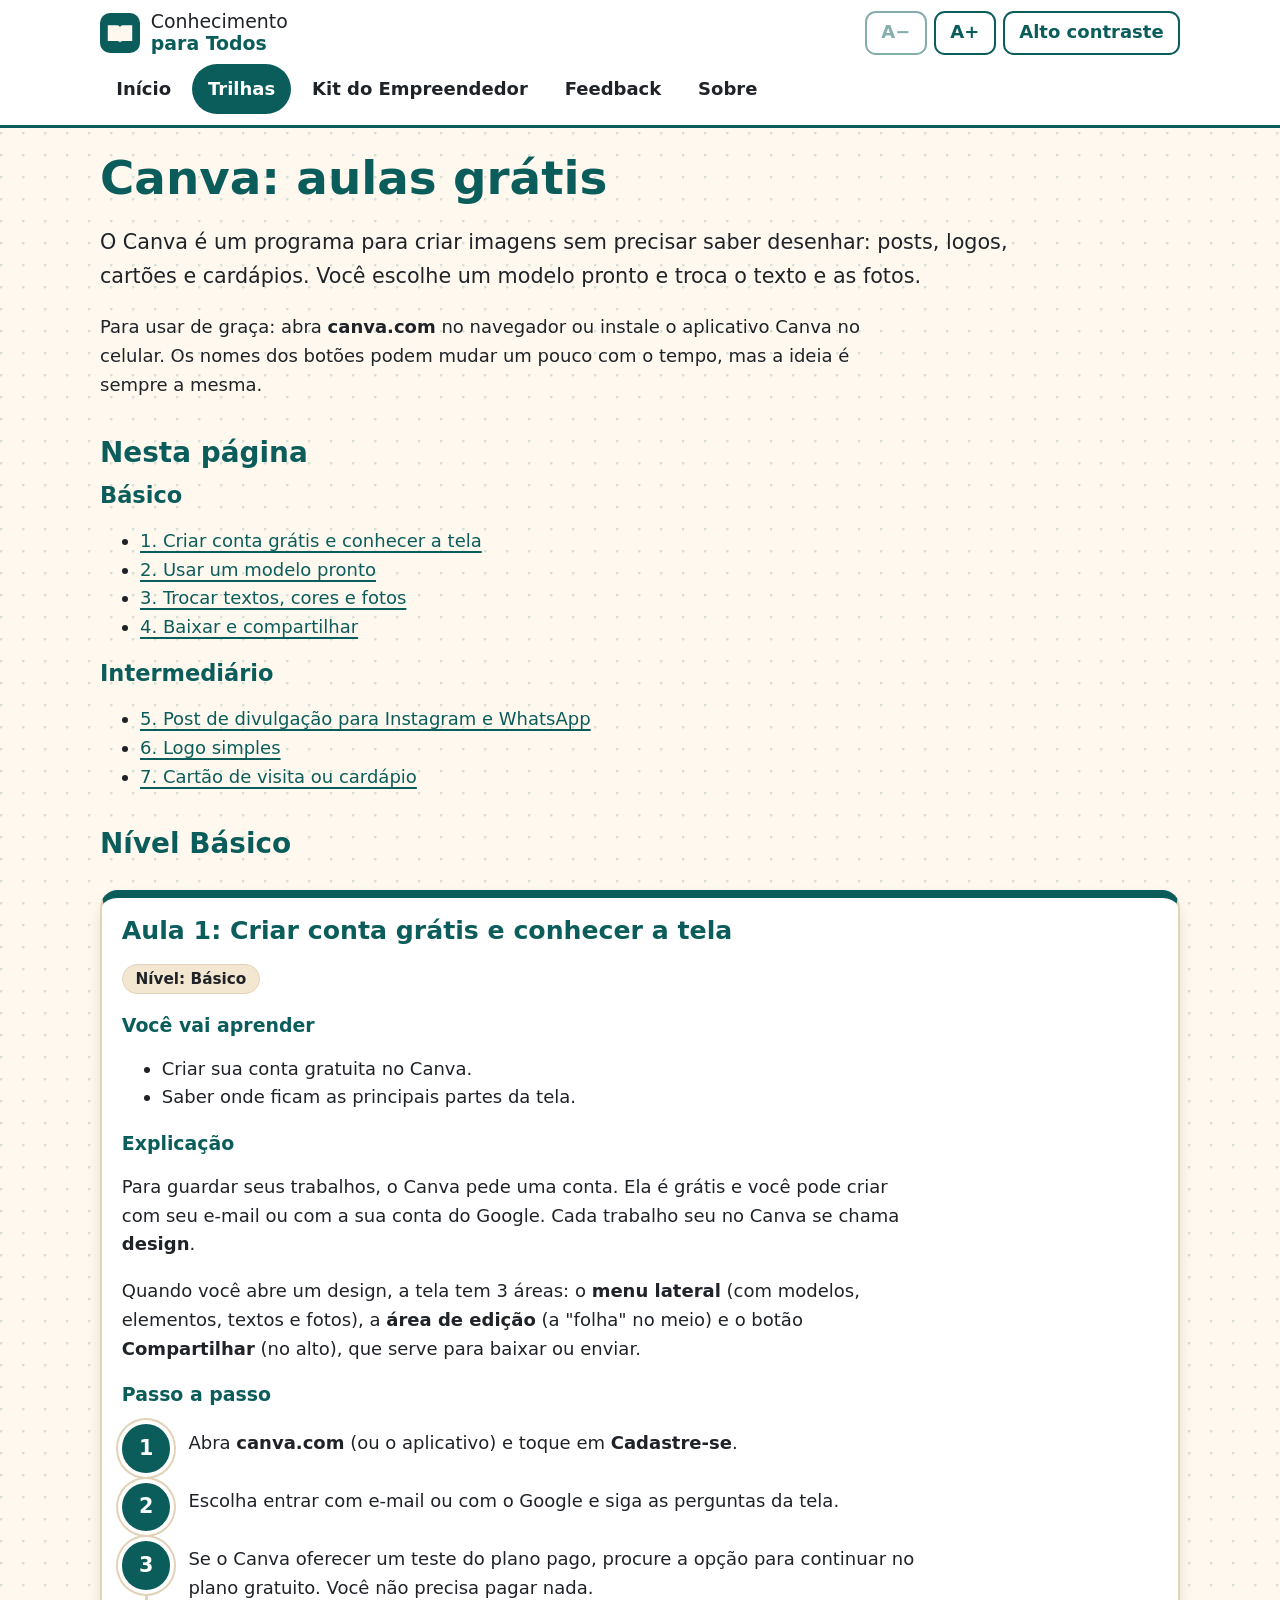
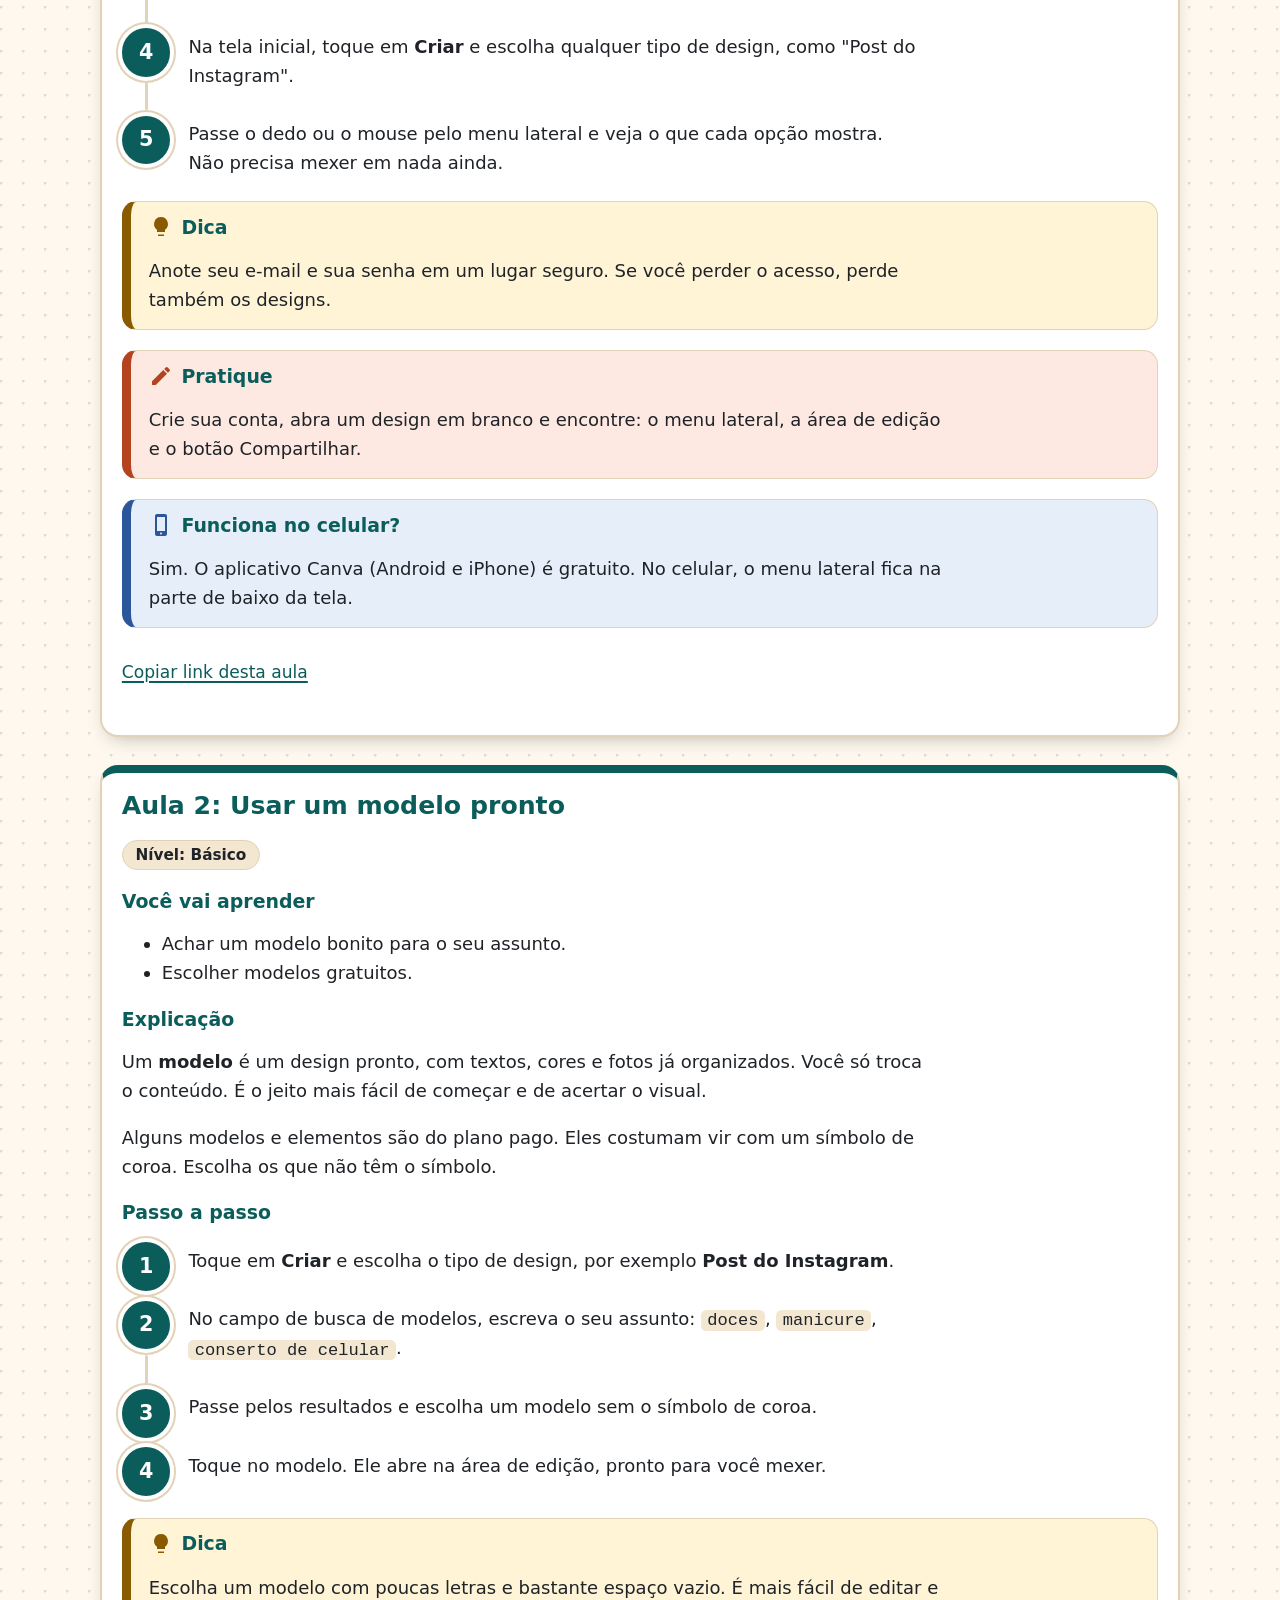
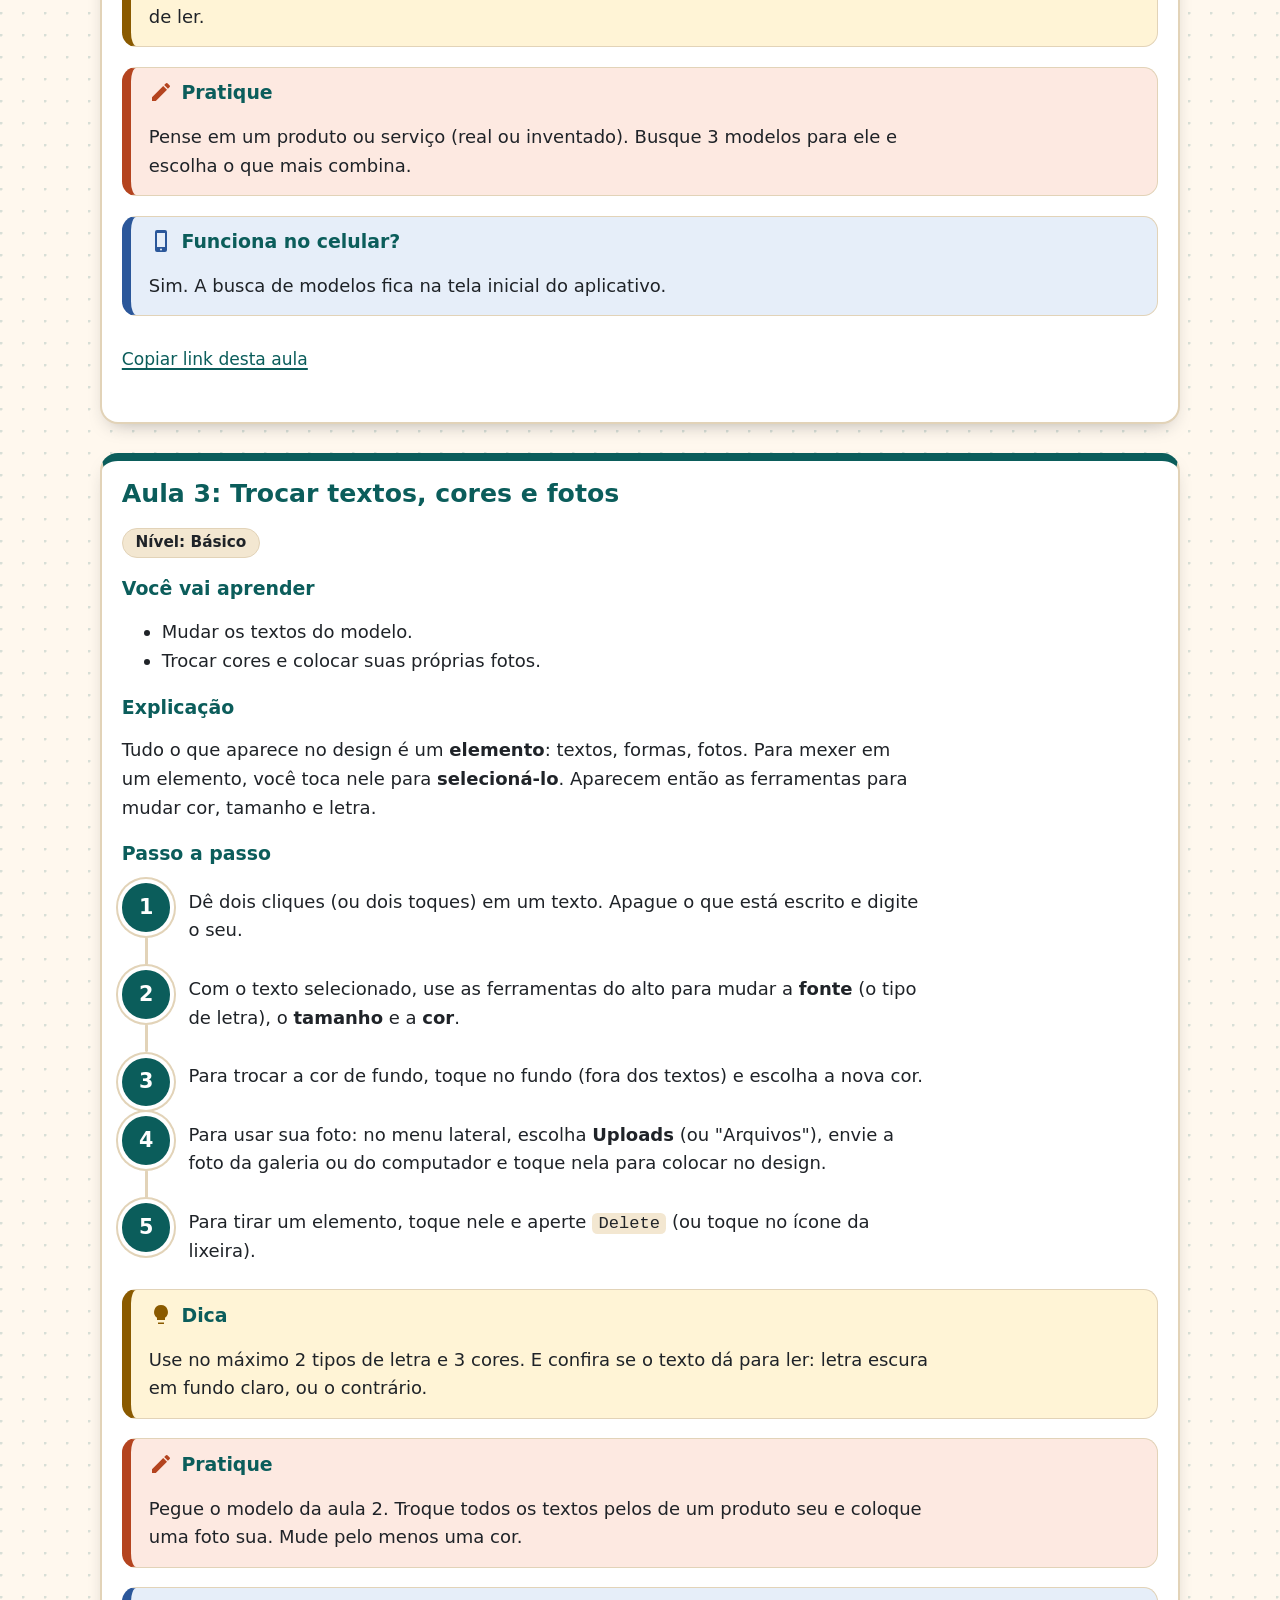
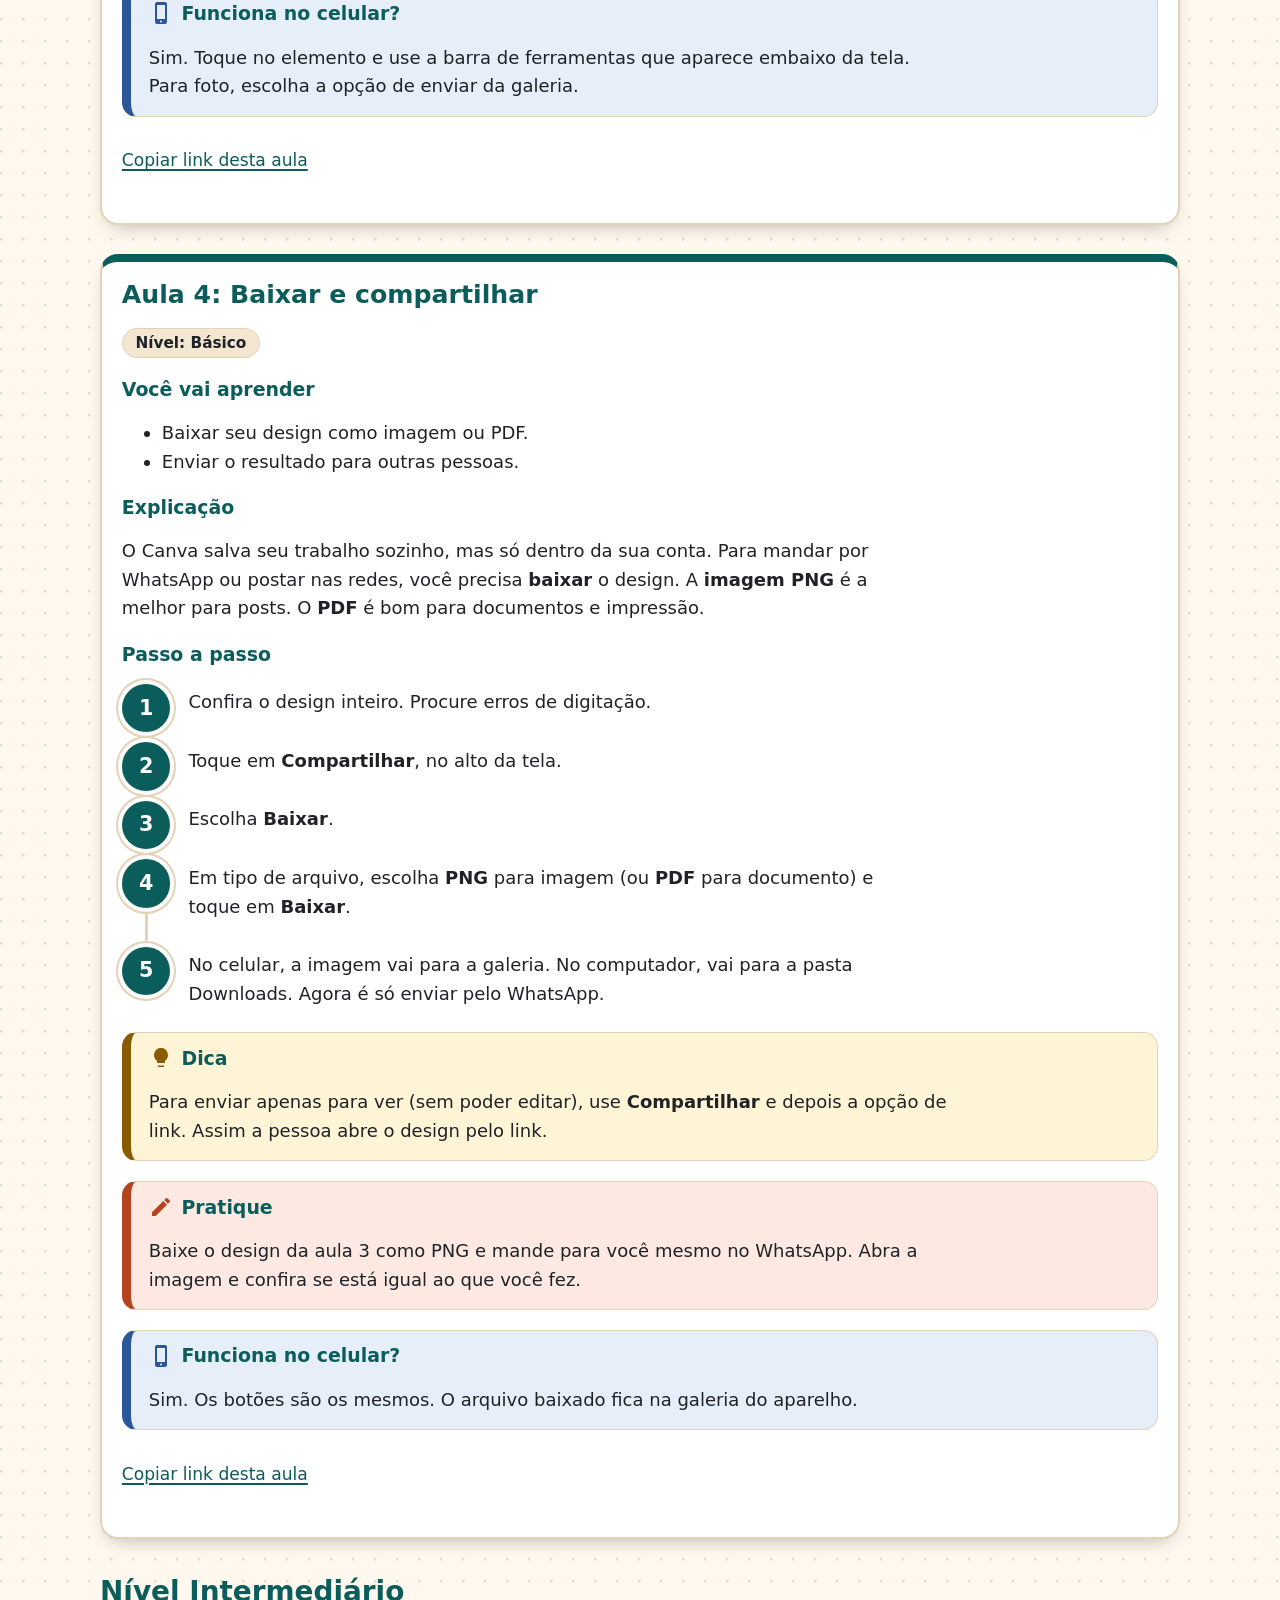
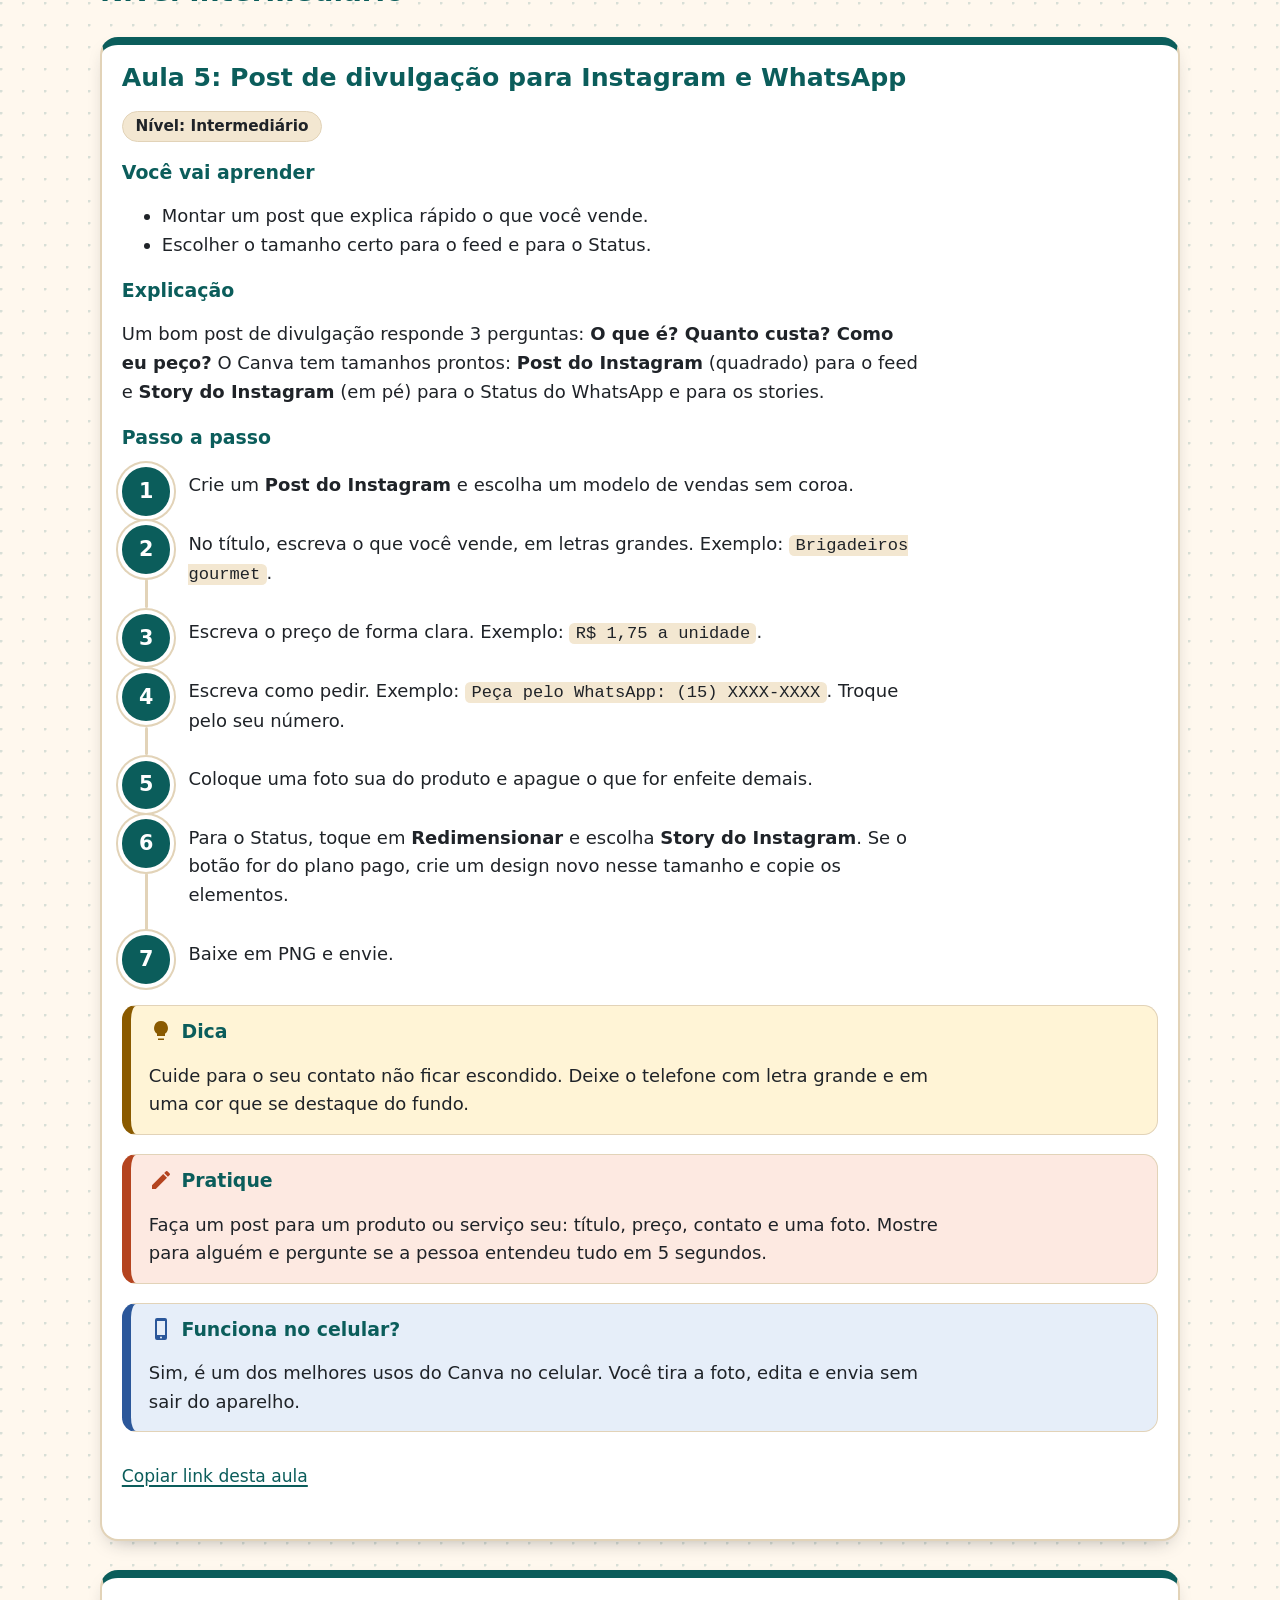
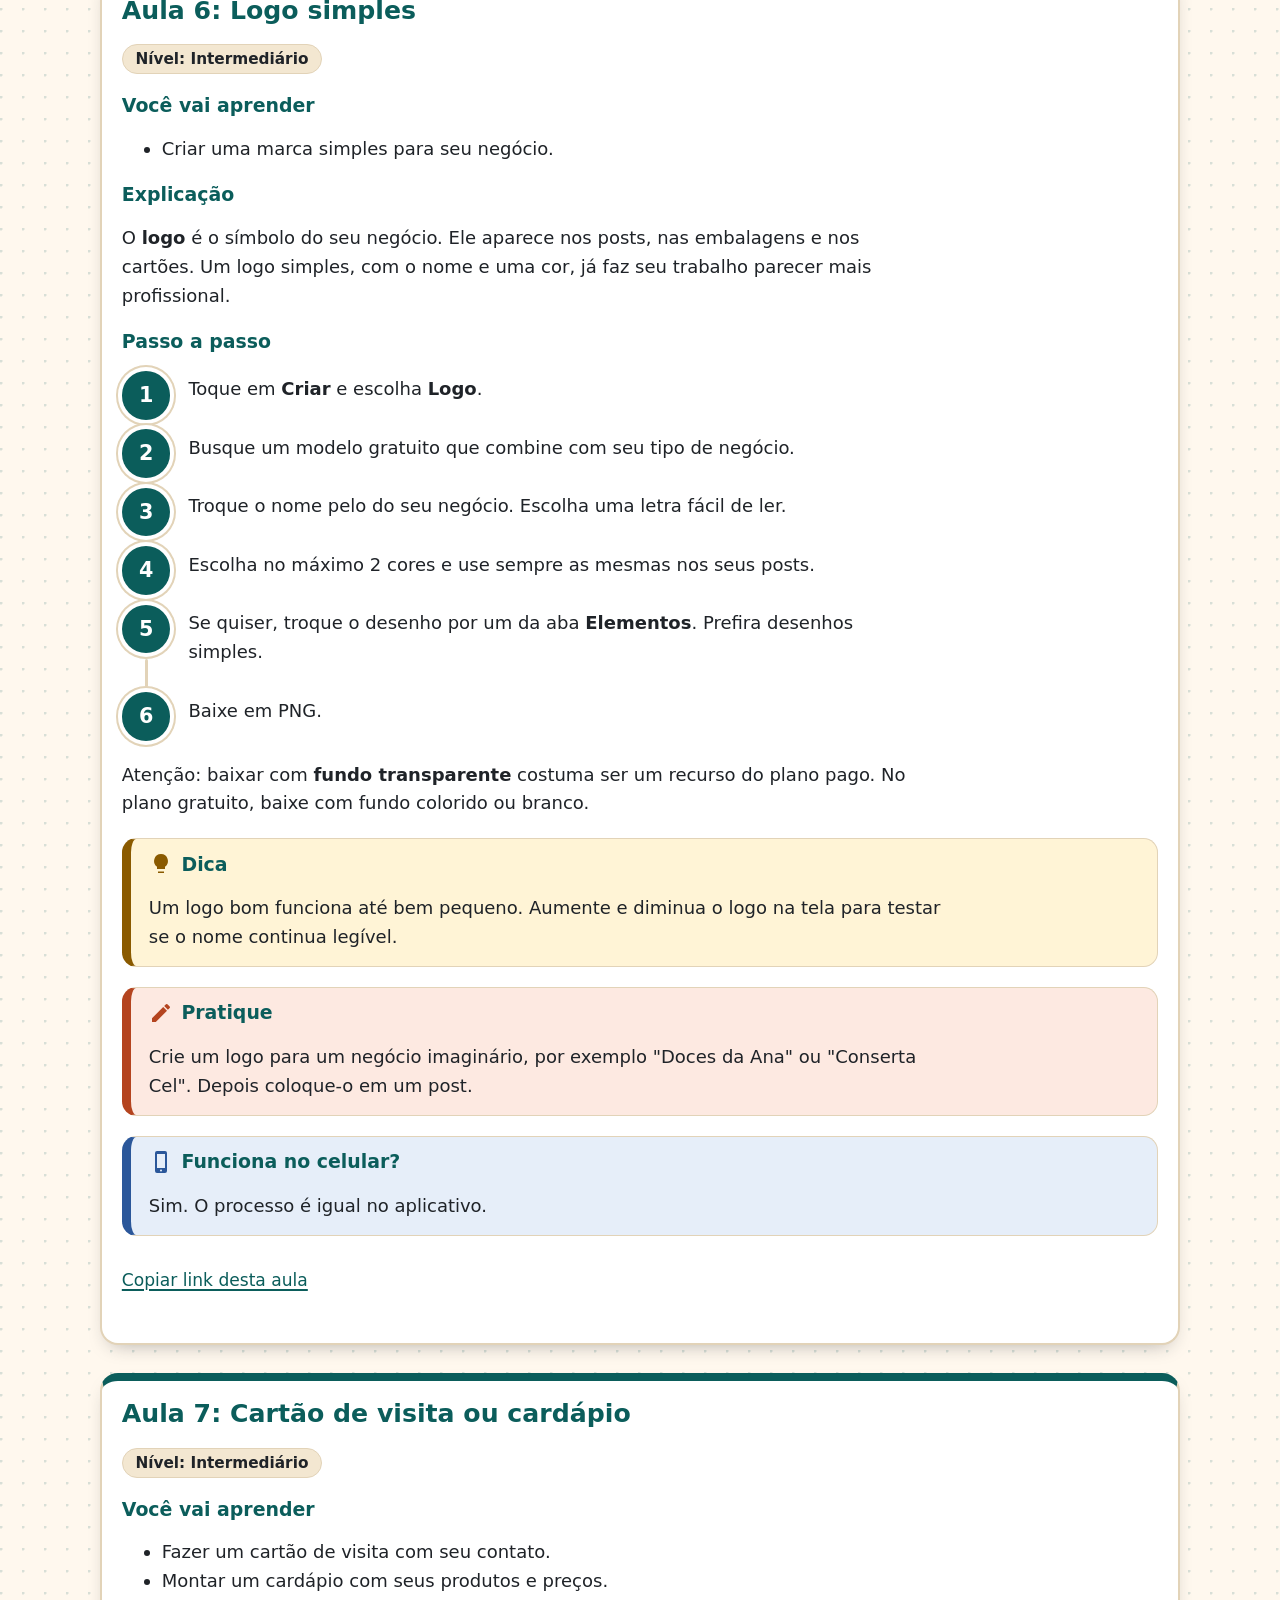
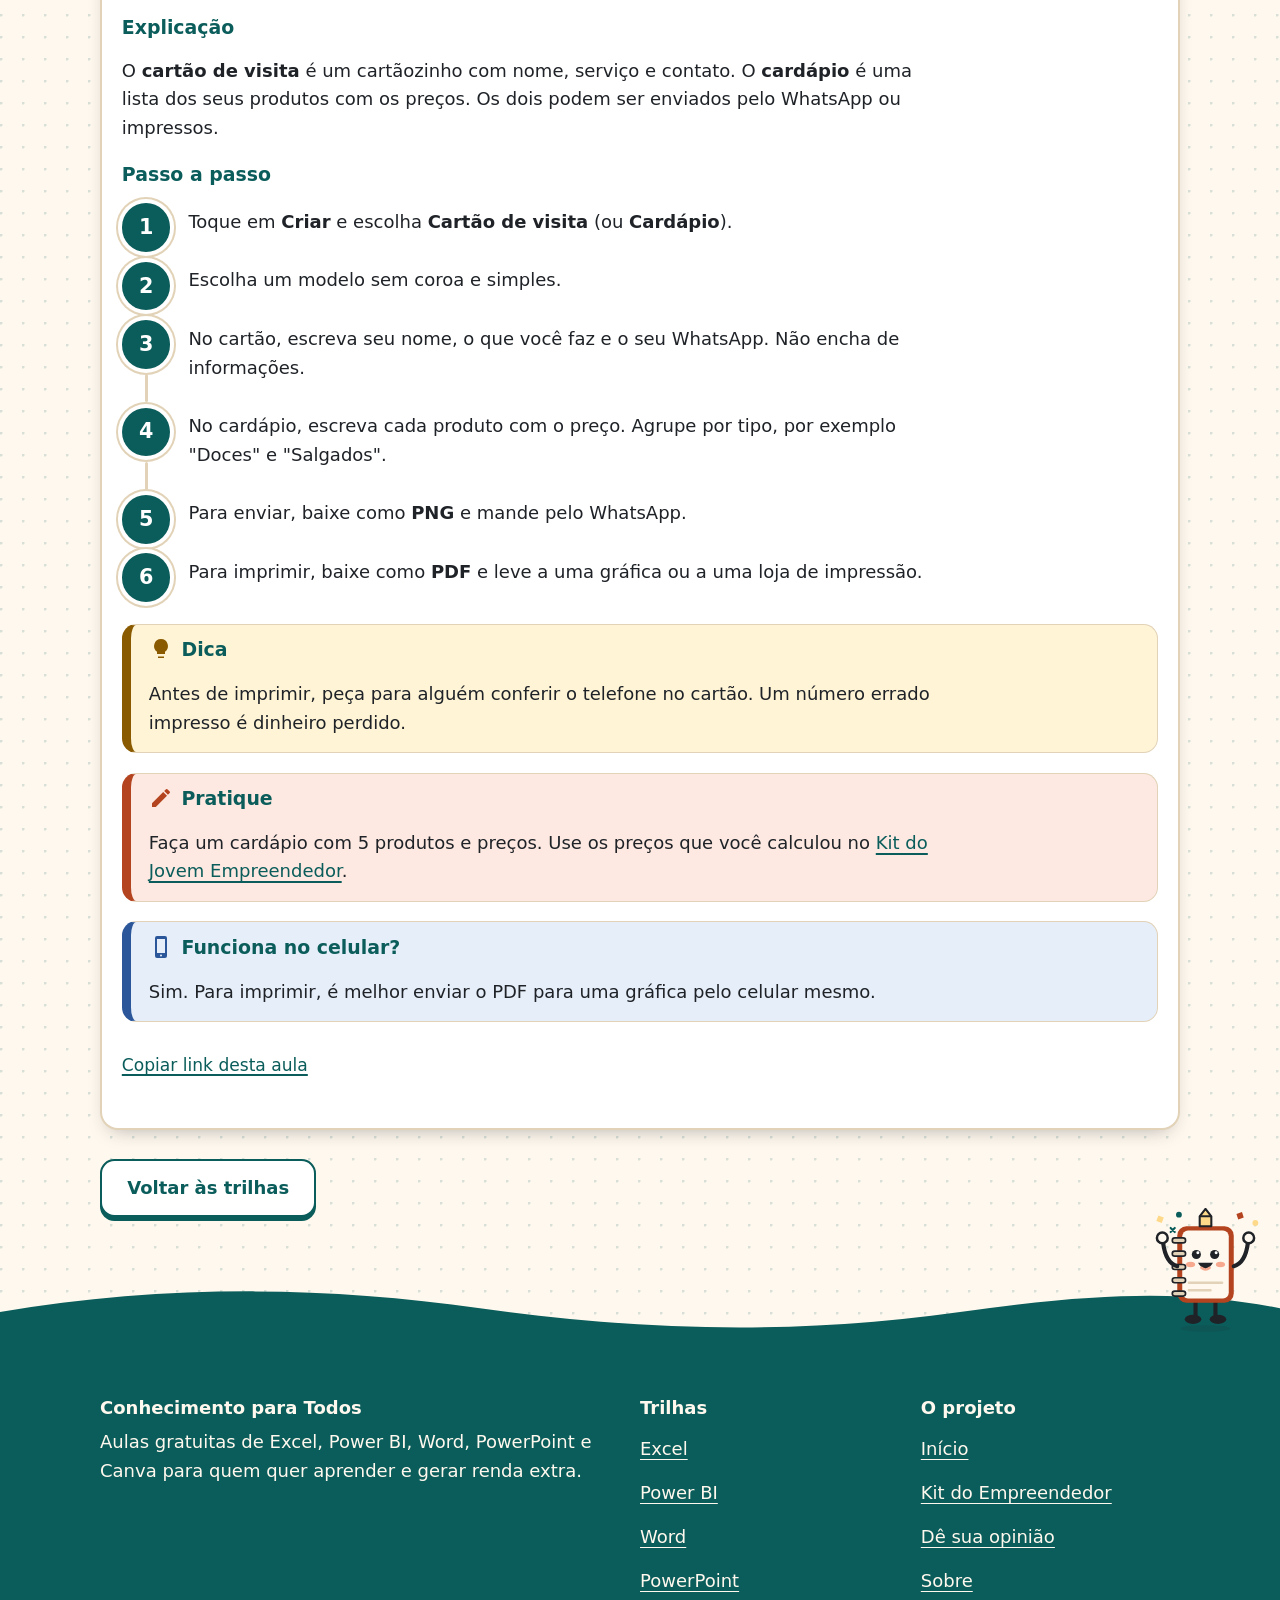
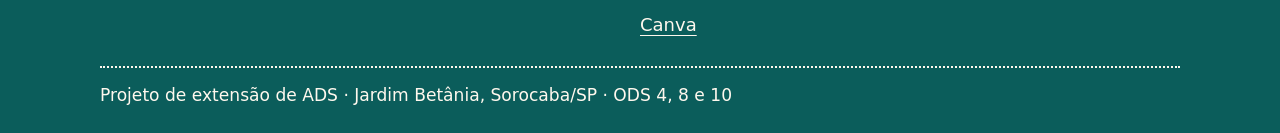
==== commit 1ee13fe3: "Melhora o visual da página inicial Novo sistema visual (papel pontilhado, ondas, marca-texto, adesiv" ====
--- a/canva.html
+++ b/canva.html
@@ -10,11 +10,46 @@
 <meta name="description" content="7 aulas gratuitas de Canva em linguagem simples: da conta grátis até post de divulgação, logo, cartão de visita e cardápio, pelo celular ou computador.">
 </head>
 <body>
+<svg width="0" height="0" style="position:absolute" aria-hidden="true" focusable="false"><defs>
+<g id="m-corpo"><ellipse cx="62" cy="145" rx="30" ry="4" fill="#1F2328" opacity=".12"/>
+<path d="M50 112v20M74 112v20" stroke="#1F2328" stroke-width="5" stroke-linecap="round"/><ellipse cx="47" cy="134" rx="10" ry="5.500" fill="#1F2328"/><ellipse cx="77" cy="134" rx="10" ry="5.500" fill="#1F2328"/>
+<rect x="28" y="22" width="68" height="92" rx="11" fill="#B4441F"/><rect x="34" y="27" width="56" height="82" rx="7" fill="#FFF8EE"/>
+<g fill="#E2D3B8" stroke="#1F2328" stroke-width="2"><rect x="22" y="36" width="16" height="6" rx="3"/><rect x="22" y="52" width="16" height="6" rx="3"/><rect x="22" y="68" width="16" height="6" rx="3"/><rect x="22" y="84" width="16" height="6" rx="3"/><rect x="22" y="100" width="16" height="6" rx="3"/></g>
+<circle cx="51" cy="56" r="5.500" fill="#1F2328"/><circle cx="73" cy="56" r="5.500" fill="#1F2328"/><circle cx="52.800" cy="54" r="1.800" fill="#fff"/><circle cx="74.800" cy="54" r="1.800" fill="#fff"/>
+<ellipse cx="44" cy="68" rx="5.500" ry="3.200" fill="#F6A98E"/><ellipse cx="80" cy="68" rx="5.500" ry="3.200" fill="#F6A98E"/>
+<path d="M42 90h40M42 99h26" stroke="#E2D3B8" stroke-width="3" stroke-linecap="round"/>
+<path d="M55 22V10l7-9 7 9v12z" fill="#FFD98A" stroke="#1F2328" stroke-width="2.500" stroke-linejoin="round"/><path d="M55 10h14" stroke="#1F2328" stroke-width="2.500"/></g>
+<symbol id="mascote-acena" viewBox="0 0 130 150"><use href="#m-corpo"/><path d="M54 68q8 9 16 0" stroke="#1F2328" stroke-width="3" fill="none" stroke-linecap="round"/>
+<path d="M28 76q-14 6-16 22" stroke="#1F2328" stroke-width="5" fill="none" stroke-linecap="round"/><circle cx="11" cy="101" r="6.500" fill="#FFF8EE" stroke="#1F2328" stroke-width="3"/>
+<g class="braco-acena"><path d="M96 70q16-4 20-26" stroke="#1F2328" stroke-width="5" fill="none" stroke-linecap="round"/><circle cx="117" cy="38" r="6.500" fill="#FFF8EE" stroke="#1F2328" stroke-width="3"/></g></symbol>
+<symbol id="mascote-aponta" viewBox="0 0 130 150"><use href="#m-corpo"/><path d="M54 68q8 9 16 0" stroke="#1F2328" stroke-width="3" fill="none" stroke-linecap="round"/>
+<path d="M28 76q-14 6-16 22" stroke="#1F2328" stroke-width="5" fill="none" stroke-linecap="round"/><circle cx="11" cy="101" r="6.500" fill="#FFF8EE" stroke="#1F2328" stroke-width="3"/>
+<path d="M96 78q14 0 18-4" stroke="#1F2328" stroke-width="5" fill="none" stroke-linecap="round"/><path d="M114 68l13 6-13 6z" fill="#FFF8EE" stroke="#1F2328" stroke-width="3" stroke-linejoin="round"/></symbol>
+<symbol id="mascote-comemora" viewBox="0 0 130 150"><use href="#m-corpo"/><path d="M53 66q9 15 18 0z" fill="#1F2328"/><path d="M57 72q5 4 10 0" stroke="#F6A98E" stroke-width="3" fill="none" stroke-linecap="round"/>
+<path d="M28 70q-14-4-17-28" stroke="#1F2328" stroke-width="5" fill="none" stroke-linecap="round"/><circle cx="10" cy="36" r="6.500" fill="#FFF8EE" stroke="#1F2328" stroke-width="3"/><path d="M96 70q14-4 17-28" stroke="#1F2328" stroke-width="5" fill="none" stroke-linecap="round"/><circle cx="114" cy="36" r="6.500" fill="#FFF8EE" stroke="#1F2328" stroke-width="3"/>
+<rect x="4" y="10" width="7" height="7" fill="#FFD98A" transform="rotate(20 7 13)"/><circle cx="30" cy="8" r="3.500" fill="#0B5D5B"/><rect x="100" y="6" width="7" height="7" fill="#B4441F" transform="rotate(-18 103 9)"/><circle cx="122" cy="18" r="3.500" fill="#FFD98A"/><path d="M20 24l5 5M25 24l-5 5" stroke="#0B5D5B" stroke-width="2.500" stroke-linecap="round"/></symbol>
+<symbol id="onda" viewBox="0 0 1440 48" preserveAspectRatio="none"><path d="M0 24C180 -4 360 -4 540 20s360 28 540 4 270-20 360-4V48H0z"/></symbol>
+<symbol id="blob" viewBox="0 0 200 200"><path d="M44 22c30-24 84-12 118 14s30 70 8 104-72 44-112 28S-8 128 6 84C14 58 24 38 44 22z"/></symbol>
+<symbol id="seta" viewBox="0 0 24 40"><path d="M12 3v28M4 24l8 10 8-10" fill="none" stroke="currentColor" stroke-width="4" stroke-linecap="round" stroke-linejoin="round"/></symbol>
+<symbol id="ferr-excel" viewBox="0 0 64 64"><rect x="6" y="6" width="52" height="52" rx="10" fill="#fff"/><rect x="6" y="6" width="52" height="16" rx="10" style="fill:var(--c)"/><rect x="6" y="14" width="52" height="8" style="fill:var(--c)"/><path d="M24 22v36M42 22v36M6 35h52M6 47h52" fill="none" style="stroke:var(--c)" stroke-width="2.500" opacity=".55"/><rect x="24" y="35" width="18" height="12" style="fill:var(--c)" opacity=".3"/><path d="M13 10l7 8M20 10l-7 8" stroke="#fff" stroke-width="3.500" stroke-linecap="round"/></symbol>
+<symbol id="ferr-powerbi" viewBox="0 0 64 64"><rect x="6" y="6" width="52" height="52" rx="10" fill="#fff"/><rect x="14" y="36" width="9" height="16" rx="2" style="fill:var(--c)" opacity=".45"/><rect x="27" y="26" width="9" height="26" rx="2" style="fill:var(--c)" opacity=".72"/><rect x="40" y="14" width="9" height="38" rx="2" style="fill:var(--c)"/><path d="M10 55h44" style="stroke:var(--c)" stroke-width="2.500" stroke-linecap="round"/></symbol>
+<symbol id="ferr-word" viewBox="0 0 64 64"><rect x="6" y="6" width="52" height="52" rx="10" fill="#fff"/><path d="M13 14l5 18 6-14 6 14 5-18" fill="none" style="stroke:var(--c)" stroke-width="4.500" stroke-linecap="round" stroke-linejoin="round" transform="translate(0 0)"/><path d="M13 43h38M13 51h26" style="stroke:var(--c)" stroke-width="3" stroke-linecap="round" opacity=".55"/></symbol>
+<symbol id="ferr-powerpoint" viewBox="0 0 64 64"><rect x="6" y="6" width="52" height="52" rx="10" fill="#fff"/><rect x="12" y="13" width="40" height="28" rx="4" fill="none" style="stroke:var(--c)" stroke-width="3"/><circle cx="26" cy="27" r="8" fill="none" style="stroke:var(--c)" stroke-width="2.500" opacity=".5"/><path d="M26 27V19a8 8 0 0 1 8 8z" style="fill:var(--c)"/><path d="M38 23h9M38 30h9" style="stroke:var(--c)" stroke-width="3" stroke-linecap="round"/><path d="M32 41v9M23 52h18" style="stroke:var(--c)" stroke-width="3" stroke-linecap="round"/></symbol>
+<symbol id="ferr-canva" viewBox="0 0 64 64"><rect x="6" y="6" width="52" height="52" rx="10" fill="#fff"/><circle cx="24" cy="25" r="10" style="fill:var(--c)"/><rect x="31" y="27" width="20" height="20" rx="5" style="fill:var(--c)" opacity=".5" transform="rotate(12 41 37)"/><path d="M12 51c6-9 10 4 16-4s10 4 22-4" fill="none" style="stroke:var(--c)" stroke-width="3" stroke-linecap="round"/></symbol>
+<symbol id="perfil-doces" viewBox="0 0 64 64"><path d="M16 34h32l-5 20H21z" fill="#E8A33A" stroke="#1F2328" stroke-width="2.500" stroke-linejoin="round"/><path d="M26 36l2 16M32 36v16M38 36l-2 16" stroke="#1F2328" stroke-width="2" opacity=".4"/><circle cx="32" cy="27" r="15" fill="#6B3E26" stroke="#1F2328" stroke-width="2.500"/><g fill="#FFD98A"><rect x="24" y="19" width="5" height="2.500" rx="1" transform="rotate(30 26 20)"/><rect x="34" y="16" width="5" height="2.500" rx="1" transform="rotate(-25 36 17)"/><rect x="30" y="27" width="5" height="2.500" rx="1" transform="rotate(70 32 28)"/><rect x="22" y="29" width="5" height="2.500" rx="1" transform="rotate(-40 24 30)"/><rect x="38" y="28" width="5" height="2.500" rx="1" transform="rotate(20 40 29)"/></g></symbol>
+<symbol id="perfil-unhas" viewBox="0 0 64 64"><rect x="22" y="28" width="22" height="28" rx="6" fill="#B4441F" stroke="#1F2328" stroke-width="2.500"/><rect x="28" y="20" width="10" height="9" fill="#1F2328"/><rect x="29" y="6" width="8" height="15" rx="3" fill="#0B5D5B" stroke="#1F2328" stroke-width="2.500"/><path d="M28 36v14" stroke="#fff" stroke-width="3" stroke-linecap="round" opacity=".5"/><path d="M52 14l2 5 5 2-5 2-2 5-2-5-5-2 5-2z" fill="#FFD98A"/></symbol>
+<symbol id="perfil-celular" viewBox="0 0 64 64"><rect x="18" y="6" width="26" height="50" rx="6" fill="#1F2328"/><rect x="22" y="12" width="18" height="36" rx="2" fill="#fff"/><path d="M24 18l6 8-4 6 8 8" stroke="#8A8A8A" stroke-width="1.800" fill="none"/><circle cx="31" cy="52" r="1.800" fill="#fff"/><circle cx="46" cy="40" r="6" fill="none" stroke="#B4441F" stroke-width="4"/><path d="M50 44l8 8" stroke="#B4441F" stroke-width="5" stroke-linecap="round"/></symbol>
+<symbol id="perfil-emprego" viewBox="0 0 64 64"><path d="M23 22v-5a3 3 0 0 1 3-3h12a3 3 0 0 1 3 3v5" fill="none" stroke="#1F2328" stroke-width="3.500"/><rect x="9" y="22" width="46" height="31" rx="5" fill="#0B5D5B" stroke="#1F2328" stroke-width="2.500"/><path d="M9 34h46" stroke="#1F2328" stroke-width="2.500"/><rect x="28" y="30" width="8" height="9" rx="2" fill="#FFD98A" stroke="#1F2328" stroke-width="2.500"/></symbol>
+<symbol id="passo-trilha" viewBox="0 0 64 64"><rect x="30" y="8" width="5" height="50" rx="2" fill="#1F2328"/><path d="M10 14h34l7 8-7 8H10z" fill="#0B5D5B" stroke="#1F2328" stroke-width="2.500" stroke-linejoin="round"/><path d="M54 36H20l-7 8 7 8h34z" fill="#B4441F" stroke="#1F2328" stroke-width="2.500" stroke-linejoin="round"/></symbol>
+<symbol id="passo-aula" viewBox="0 0 64 64"><path d="M6 14c9-4 18-3 26 3v38c-8-6-17-7-26-3z" fill="#fff" stroke="#0B5D5B" stroke-width="3" stroke-linejoin="round"/><path d="M58 14c-9-4-18-3-26 3v38c8-6 17-7 26-3z" fill="#fff" stroke="#0B5D5B" stroke-width="3" stroke-linejoin="round"/><path d="M13 24c5-1 10 0 14 2M13 32c5-1 10 0 14 2M37 26c4-2 9-3 14-2M37 34c4-2 9-3 14-2" stroke="#E2D3B8" stroke-width="3" stroke-linecap="round"/></symbol>
+<symbol id="passo-pratica" viewBox="0 0 64 64"><path d="M10 54l4-13L40 15l9 9-26 26z" fill="#FFD98A" stroke="#1F2328" stroke-width="2.500" stroke-linejoin="round"/><path d="M10 54l4-13 9 9z" fill="#1F2328"/><path d="M40 15l5-5a3 3 0 0 1 4 0l5 5a3 3 0 0 1 0 4l-5 5z" fill="#B4441F" stroke="#1F2328" stroke-width="2.500" stroke-linejoin="round"/><circle cx="48" cy="50" r="10" fill="#0B5D5B"/><path d="M43 50l4 4 7-8" fill="none" stroke="#fff" stroke-width="3.500" stroke-linecap="round" stroke-linejoin="round"/></symbol>
+<symbol id="i-baixar" viewBox="0 0 24 24"><path d="M12 3v12M6.500 10.500L12 16l5.500-5.500M4 20h16" fill="none" stroke="currentColor" stroke-width="2.600" stroke-linecap="round" stroke-linejoin="round"/></symbol>
+</defs></svg>
 <a class="pular" href="#conteudo">Pular para o conteúdo</a>
 <header class="topo">
   <div class="wrap topo-in">
     <a class="logo" href="index.html" aria-label="Conhecimento para Todos, página inicial">
-      <svg width="40" height="40" viewBox="0 0 36 36" aria-hidden="true"><rect class="a" width="36" height="36" rx="9"/><path class="b" d="M7 11h8.5c1.6 0 2.5.9 2.5 2.4V27c0-1.2-.9-1.9-2.4-1.9H7zM29 11h-8.5C18.9 11 18 11.900 18 13.400V27c0-1.200.9-1.900 2.400-1.900H29z"/></svg>
+      <svg width="40" height="40" viewBox="0 0 36 36" aria-hidden="true"><rect class="a" width="36" height="36" rx="9"/><path class="b" d="M7 11h8.5c1.6 0 2.5.9 2.5 2.4V27c0-1.2-.9-1.9-2.4-1.9H7zM29 11h-8.5C18.9 11 18 11.9 18 13.4V27c0-1.2.9-1.9 2.4-1.9H29z"/></svg>
       <span>Conhecimento <b>para Todos</b></span>
     </a>
     <button type="button" class="menu-btn" aria-expanded="false" aria-controls="menu">Menu</button>
@@ -236,9 +271,24 @@
   <p><a class="btn btn-sec" href="trilhas.html">Voltar às trilhas</a></p>
 </main>
 <footer class="rodape">
+  <svg class="onda" viewBox="0 0 1440 48" preserveAspectRatio="none" aria-hidden="true"><use href="#onda"/></svg>
+  <svg class="mascote" viewBox="0 0 130 150" aria-hidden="true"><use href="#mascote-comemora"/></svg>
   <div class="wrap">
-    <p><strong>Conhecimento para Todos</strong> · Projeto de extensão de ADS · Jardim Betânia, Sorocaba/SP</p>
-    <p><a href="sobre.html">Sobre o projeto</a> · <a href="feedback.html">Dê sua opinião</a></p>
+    <div class="rod-cols">
+      <div>
+        <p class="rod-tit">Conhecimento para Todos</p>
+        <p>Aulas gratuitas de Excel, Power BI, Word, PowerPoint e Canva para quem quer aprender e gerar renda extra.</p>
+      </div>
+      <div>
+        <p class="rod-tit">Trilhas</p>
+        <ul><li><a href="excel.html">Excel</a></li><li><a href="powerbi.html">Power BI</a></li><li><a href="word.html">Word</a></li><li><a href="powerpoint.html">PowerPoint</a></li><li><a href="canva.html">Canva</a></li></ul>
+      </div>
+      <div>
+        <p class="rod-tit">O projeto</p>
+        <ul><li><a href="index.html">Início</a></li><li><a href="kit-empreendedor.html">Kit do Empreendedor</a></li><li><a href="feedback.html">Dê sua opinião</a></li><li><a href="sobre.html">Sobre</a></li></ul>
+      </div>
+    </div>
+    <p class="rod-fim">Projeto de extensão de ADS · Jardim Betânia, Sorocaba/SP · ODS 4, 8 e 10</p>
   </div>
 </footer>
 </body>
--- a/css/style.css
+++ b/css/style.css
@@ -1,28 +1,35 @@
-/* Conhecimento para Todos — estilo "caderno de bairro" */
+/* Conhecimento para Todos: estilo "caderno de bairro" (v2: mais detalhe, ainda leve) */
 :root {
   --fundo: #FFF8EE; --texto: #1F2328; --suave: #4A4640;
   --verde: #0B5D5B; --laranja: #B4441F; --btn-texto: #fff;
   --cartao: #fff; --borda: #E2D3B8; --faixa: #F3E7D1; --foco: #1A4FD6;
+  --verde-claro: #E4F1EE; --amarelo: #FFD98A; --ponto: rgba(11, 93, 91, .16);
   --excel: #1D6F42; --powerbi: #8A6100; --word: #2B579A; --powerpoint: #B7472A; --canva: #6A3FB5;
-}
-/* Alto contraste: fundo preto, texto branco, destaques em amarelo */
+  --raio: 1rem; --sombra: 0 8px 20px -10px rgba(31, 35, 40, .4);
+}
+/* Alto contraste: fundo preto, texto branco, destaques amarelos, sem decoração */
 html.alto {
-  --fundo: #000; --texto: #fff; --suave: #fff; --verde: #FFE600; --laranja: #FFE600;
-  --btn-texto: #000; --cartao: #000; --borda: #fff; --faixa: #000; --foco: #FFE600;
+  --fundo: #000; --texto: #fff; --suave: #fff; --verde: #FFE600; --laranja: #FFE600; --btn-texto: #000;
+  --cartao: #000; --borda: #fff; --faixa: #000; --foco: #FFE600; --verde-claro: #000; --amarelo: #000;
+  --ponto: transparent; --sombra: none;
   --excel: #FFE600; --powerbi: #FFE600; --word: #FFE600; --powerpoint: #FFE600; --canva: #FFE600;
 }
+.excel { --c: var(--excel); } .powerbi { --c: var(--powerbi); } .word { --c: var(--word); }
+.powerpoint { --c: var(--powerpoint); } .canva { --c: var(--canva); }
+
 * { box-sizing: border-box; }
 html { font-size: 18px; -webkit-text-size-adjust: 100%; }
 html.f1 { font-size: 20.7px; }
 html.f2 { font-size: 23.4px; }
-body { margin: 0; background: var(--fundo); color: var(--texto); line-height: 1.6;
-  font-family: system-ui, "Segoe UI", Roboto, Arial, sans-serif; }
-.wrap { max-width: 60rem; margin: 0 auto; padding: 0 1rem; }
+body { margin: 0; color: var(--texto); line-height: 1.6; font-family: system-ui, "Segoe UI", Roboto, Arial, sans-serif;
+  background-color: var(--fundo);
+  background-image: radial-gradient(circle at 1px 1px, var(--ponto) 1.3px, transparent 1.8px); background-size: 22px 22px; }
+.wrap { max-width: 62rem; margin: 0 auto; padding: 0 1rem; }
 main { padding-bottom: 3rem; }
 main p, main li { max-width: 70ch; }
 h1, h2, h3, h4 { color: var(--verde); line-height: 1.2; }
-h1 { font-size: 2rem; margin: 1.5rem 0 .75rem; }
-h2 { font-size: 1.5rem; margin: 2rem 0 .6rem; }
+h1 { font-size: 2rem; margin: 1.2rem 0 .75rem; }
+h2 { font-size: 1.55rem; margin: 2rem 0 .7rem; }
 h3 { font-size: 1.25rem; margin: 0 0 .5rem; }
 h4 { font-size: 1.05rem; margin: 1.1rem 0 .3rem; }
 a { color: var(--verde); text-decoration-thickness: 2px; text-underline-offset: .2em; }
@@ -30,33 +37,33 @@
 :focus-visible { outline: 3px solid var(--foco); outline-offset: 3px; }
 .lead { font-size: 1.15rem; }
 .suave { color: var(--suave); }
-
-/* Pular para o conteúdo */
-.pular { position: absolute; left: .5rem; top: -5rem; z-index: 10; padding: .7rem 1rem;
-  background: var(--laranja); color: var(--btn-texto); border-radius: .4rem; font-weight: 700; }
+.sr-only { position: absolute; width: 1px; height: 1px; overflow: hidden; clip: rect(0 0 0 0); white-space: nowrap; }
+svg { max-width: 100%; }
+
+/* ---------- Pular, topo e menu ---------- */
+.pular { position: absolute; left: .5rem; top: -5rem; z-index: 50; padding: .7rem 1rem; background: var(--laranja);
+  color: var(--btn-texto); border-radius: .4rem; font-weight: 700; }
 .pular:focus { top: .5rem; }
-
-/* Topo e menu */
-.topo { background: var(--cartao); border-bottom: 3px solid var(--verde); }
+.topo { background: var(--cartao); border-bottom: 3px solid var(--verde); position: relative; z-index: 30; }
 .topo-in { display: flex; flex-wrap: wrap; align-items: center; gap: .5rem 1rem; padding-top: .6rem; padding-bottom: .6rem; }
 .logo { display: flex; align-items: center; gap: .6rem; color: var(--texto); text-decoration: none; font-size: 1.05rem; line-height: 1.15; margin-right: auto; }
 .logo b { display: block; color: var(--verde); }
-.logo .a { fill: var(--verde); }
-.logo .b { fill: var(--fundo); }
+.logo .a { fill: var(--verde); } .logo .b { fill: var(--fundo); }
 .menu-btn { display: none; }
 .menu { order: 4; width: 100%; }
 .menu ul { list-style: none; margin: 0; padding: 0; display: flex; flex-direction: column; }
-.menu a { display: block; padding: .6rem .8rem; min-height: 44px; color: var(--texto); font-weight: 600; text-decoration: none; border-radius: .4rem; }
+.menu a { display: block; padding: .6rem .9rem; min-height: 44px; color: var(--texto); font-weight: 600; text-decoration: none; border-radius: 2rem; }
 .menu a:hover { background: var(--faixa); }
-.menu a[aria-current="page"] { box-shadow: inset 0 -3px var(--verde); background: var(--faixa); text-decoration: underline; }
+.menu a[aria-current="page"] { background: var(--verde); color: var(--btn-texto); }
+html.alto .menu a[aria-current="page"] { text-decoration: underline; }
 html.js .menu-btn { display: inline-flex; }
 html.js .menu { display: none; }
 html.js .menu.aberto { display: block; }
 html:not(.js) .ajustes { display: none; }
 .ajustes { display: flex; gap: .4rem; flex-wrap: wrap; }
-.menu-btn, .ajustes button { min-height: 44px; min-width: 44px; padding: .3rem .8rem; font: inherit; font-weight: 700;
-  background: var(--cartao); color: var(--verde); border: 2px solid var(--verde); border-radius: .5rem; cursor: pointer; align-items: center; justify-content: center; }
-.ajustes button[aria-pressed="true"] { background: var(--verde); color: var(--fundo); }
+.menu-btn, .ajustes button { min-height: 44px; min-width: 44px; padding: .3rem .8rem; font: inherit; font-weight: 700; align-items: center; justify-content: center;
+  background: var(--cartao); color: var(--verde); border: 2px solid var(--verde); border-radius: .6rem; cursor: pointer; }
+.ajustes button[aria-pressed="true"] { background: var(--verde); color: var(--btn-texto); }
 [aria-disabled="true"] { opacity: .5; cursor: not-allowed; }
 @media (min-width: 48rem) {
   html.js .menu-btn { display: none; }
@@ -65,73 +72,247 @@
   h1 { font-size: 2.6rem; }
 }
 
-/* Botões */
-.btn { display: inline-flex; align-items: center; justify-content: center; min-height: 44px; padding: .7rem 1.4rem;
-  font: inherit; font-weight: 700; text-decoration: none; cursor: pointer; border-radius: .6rem;
-  background: var(--laranja); color: var(--btn-texto); border: 2px solid var(--laranja); box-shadow: 0 3px 0 rgba(0,0,0,.25); }
-.btn:hover { transform: translateY(-1px); }
-.btn-sec { background: transparent; color: var(--verde); border-color: var(--verde); box-shadow: none; }
-
-/* Início: "capa de caderno" */
-.heroi { margin: 1rem 0 1.5rem; padding: 1.2rem 1rem 1.4rem 1.4rem; border-left: .3rem double var(--laranja); border-radius: .5rem;
-  background: repeating-linear-gradient(to bottom, transparent 0 1.8rem, var(--borda) 1.8rem calc(1.8rem + 2px)); }
-html.alto .heroi { background: none; }
-.heroi h1 { margin-top: 0; }
-.marca { background: linear-gradient(transparent 55%, #FFD98A 55%); padding: 0 .15em; }
+/* ---------- Botões ---------- */
+.btn { display: inline-flex; align-items: center; justify-content: center; gap: .5rem; min-height: 44px; padding: .7rem 1.4rem;
+  font: inherit; font-weight: 700; text-decoration: none; cursor: pointer; border-radius: .8rem;
+  background: var(--laranja); color: var(--btn-texto); border: 2px solid var(--laranja); box-shadow: 0 4px 0 rgba(0, 0, 0, .28);
+  transition: transform .15s, box-shadow .15s; }
+.btn:hover { transform: translateY(-2px); box-shadow: 0 6px 0 rgba(0, 0, 0, .28); }
+.btn:active { transform: translateY(2px); box-shadow: 0 1px 0 rgba(0, 0, 0, .28); }
+.btn-sec { background: var(--cartao); color: var(--verde); border-color: var(--verde); box-shadow: 0 4px 0 var(--verde); }
+.btn-sec:hover { box-shadow: 0 6px 0 var(--verde); }
+.botoes { display: flex; flex-wrap: wrap; gap: .9rem; margin: 1.2rem 0; }
+
+/* ---------- Decoração reutilizável ---------- */
+.marca { background: linear-gradient(transparent 55%, var(--amarelo) 55%); padding: 0 .15em; border-radius: .2em;
+  -webkit-box-decoration-break: clone; box-decoration-break: clone; }
+.marca-verde { background: linear-gradient(transparent 55%, #BFE3D9 55%); }
+.marca-rosa { background: linear-gradient(transparent 55%, #FFC9B5 55%); }
 html.alto .marca { background: none; text-decoration: underline; }
-.numeros { list-style: none; padding: 0; margin: 0 0 1rem; display: grid; gap: .75rem; grid-template-columns: repeat(3, 1fr); }
-.numeros li { text-align: center; background: var(--cartao); border: 2px solid var(--borda); border-radius: .7rem; padding: .6rem .3rem; }
-.numeros strong { display: block; font-size: 1.6rem; color: var(--verde); line-height: 1.2; }
-
-/* Cartões e grade */
-.grade { display: grid; gap: 1rem; grid-template-columns: 1fr; padding: 0; list-style: none; }
-@media (min-width: 48rem) { .grade { grid-template-columns: repeat(2, 1fr); } }
-.cartao { position: relative; background: var(--cartao); border: 2px solid var(--borda); border-radius: .9rem; padding: 1.1rem; }
-.cartao:hover, .cartao:focus-within { border-color: var(--verde); }
-.cartao h2, .cartao h3 { margin-top: .5rem; }
+.adesivo { display: inline-block; transform: rotate(-3deg); background: var(--amarelo); color: #1F2328; padding: .2rem .8rem;
+  border-radius: .5rem; font-weight: 800; font-size: .95rem; box-shadow: 0 3px 0 rgba(0, 0, 0, .2); }
+.adesivo.verde { background: var(--verde); color: var(--btn-texto); transform: rotate(2deg); }
+html.alto .adesivo { background: #000; color: #fff; border: 2px solid #fff; transform: none; box-shadow: none; }
+.anota { font-family: "Segoe Print", "Bradley Hand", "Comic Sans MS", cursive; color: var(--laranja); }
+.mascote { display: block; width: 7rem; height: auto; animation: flutua 3.4s ease-in-out infinite; }
+.braco-acena { transform-box: fill-box; transform-origin: 0 100%; animation: acena 1.3s ease-in-out infinite; }
+@keyframes flutua { 50% { transform: translateY(-7px); } }
+@keyframes acena { 50% { transform: rotate(-14deg); } }
+.flutua { animation: flutua 5s ease-in-out infinite; }
+.flutua.f2s { animation-duration: 6.4s; animation-delay: -2s; }
+.flutua.f3s { animation-duration: 4.4s; animation-delay: -1s; }
+
+/* Faixas de seção com onda em cima */
+.faixa { position: relative; padding: 3.2rem 0 3rem; background: var(--bg, transparent); }
+.f-claro { --bg: var(--verde-claro); }
+.f-branca { --bg: var(--cartao); }
+.f-creme { --bg: var(--fundo); }
+.faixa > .onda { position: absolute; bottom: calc(100% - 1px); left: 0; width: 100%; height: clamp(22px, 4vw, 46px); fill: var(--bg); display: block; }
+.faixa h2:first-child, .faixa .wrap > h2:first-child { margin-top: 0; }
+
+/* Cartões simples (usados em Sobre e em listas curtas) */
+.grade { display: grid; gap: 1.1rem; grid-template-columns: 1fr; padding: 0; list-style: none; }
+@media (min-width: 48rem) { .grade { grid-template-columns: repeat(3, 1fr); } }
+.cartao { position: relative; background: var(--cartao); border: 2px solid var(--borda); border-radius: var(--raio); padding: 1.1rem; box-shadow: var(--sombra); }
+.cartao h2, .cartao h3 { margin-top: .4rem; }
 .cartao p { margin: .4rem 0; }
+
+/* ---------- Início ---------- */
+.hero { position: relative; overflow: hidden; padding: 1.5rem 0 3rem; }
+.hero .wrap { position: relative; z-index: 1; }
+.hero-in { display: grid; gap: 1.2rem; align-items: center; }
+.hero h1 { font-size: 2.2rem; margin: .7rem 0 .8rem; }
+.hero-arte { position: relative; }
+.hero-arte .ilustra { width: 100%; height: auto; display: block; max-width: 34rem; margin: 0 auto; }
+.hero-arte .mascote { position: absolute; left: 0; bottom: -.5rem; width: 5.2rem; }
+.blob { position: absolute; z-index: 0; fill: var(--verde-claro); pointer-events: none; }
+.numeros { list-style: none; padding: 0; margin: 1.2rem 0 0; display: flex; flex-wrap: wrap; gap: .7rem; }
+.numeros li { background: var(--cartao); border: 2px solid var(--borda); border-radius: .9rem; padding: .35rem .9rem; text-align: center; line-height: 1.25; }
+.numeros strong { display: block; font-size: 1.5rem; color: var(--verde); }
+@media (min-width: 56rem) {
+  .hero-in { grid-template-columns: 1.05fr 1fr; }
+  .hero h1 { font-size: 3.1rem; }
+}
+
+.como { list-style: none; margin: 2rem 0 0; padding: 0; display: grid; gap: 1.6rem; }
+.como li { position: relative; display: grid; grid-template-columns: 5rem 1fr; gap: 1rem; align-items: start; }
+.como .ic { position: relative; width: 5rem; height: 5rem; border-radius: 50%; background: var(--cartao); border: 3px solid var(--verde); display: grid; place-items: center; }
+.como .ic svg { width: 3.3rem; height: 3.3rem; }
+.como .num { position: absolute; top: -.4rem; right: -.4rem; width: 1.9rem; height: 1.9rem; border-radius: 50%; background: var(--laranja);
+  color: var(--btn-texto); font-weight: 800; display: grid; place-items: center; transform: rotate(8deg); }
+.como h3 { margin: .2rem 0 .2rem; }
+.como p { margin: 0; }
+.como li:not(:last-child)::after { content: ""; position: absolute; left: 2.5rem; top: 5.3rem; bottom: -1.5rem; border-left: 4px dotted var(--verde); }
+.como-topo { display: flex; align-items: flex-end; justify-content: space-between; gap: 1rem; }
+.como-topo .mascote { width: 5.6rem; flex: none; }
+@media (min-width: 48rem) {
+  .como { grid-template-columns: repeat(3, 1fr); gap: 1.4rem; }
+  .como li { grid-template-columns: 1fr; text-align: center; justify-items: center; }
+  .como li:not(:last-child)::after { left: calc(50% + 3.4rem); top: 2.5rem; bottom: auto; width: calc(100% - 4.8rem); border-left: 0; border-top: 4px dotted var(--verde); }
+}
+
+/* Cards das trilhas */
+.cards-trilha { list-style: none; margin: 0; padding: 0; display: grid; gap: 1.4rem; grid-template-columns: 1fr; }
+@media (min-width: 40rem) { .cards-trilha { grid-template-columns: repeat(2, 1fr); } }
+@media (min-width: 64rem) { .cards-trilha.cinco { grid-template-columns: repeat(3, 1fr); } }
+.card-trilha { position: relative; background: var(--cartao); border: 2px solid var(--borda); border-top: 8px solid var(--c); border-radius: var(--raio);
+  padding: 1.1rem 1.2rem 1.2rem; box-shadow: 0 10px 22px -12px var(--c); transition: transform .2s, box-shadow .2s; }
+.card-trilha:hover, .card-trilha:focus-within { transform: translateY(-5px); box-shadow: 0 18px 28px -12px var(--c); }
+.card-trilha h2, .card-trilha h3 { margin: .7rem 0 .3rem; font-size: 1.4rem; }
+.card-trilha p { margin: .35rem 0; }
+.ic-ferr { display: block; width: 3.8rem; height: 3.8rem; border-radius: 1rem; background: var(--c); padding: .3rem; }
+.meta { display: flex; flex-wrap: wrap; gap: .4rem; margin-top: .7rem; }
+.cartao-link { display: inline-flex; align-items: center; min-height: 44px; }
 .cartao-link::after { content: ""; position: absolute; inset: 0; }
-.destaque { border-color: var(--verde); border-width: 3px; }
-.selo { display: inline-grid; place-items: center; width: 3rem; height: 3rem; border-radius: .8rem; background: var(--c);
-  color: #fff; font-weight: 800; font-size: 1.3rem; }
-html.alto .selo { color: #000; }
-.selo.excel { --c: var(--excel); } .selo.powerbi { --c: var(--powerbi); } .selo.word { --c: var(--word); }
-.selo.powerpoint { --c: var(--powerpoint); } .selo.canva { --c: var(--canva); }
-.etiqueta { display: inline-block; padding: .1rem .7rem; border-radius: 2rem; background: var(--faixa);
-  border: 1px solid var(--borda); font-size: .85rem; font-weight: 700; color: var(--texto); }
-html.alto .etiqueta { border-color: #fff; }
-
-/* Passo a passo com círculos numerados */
-.passos { list-style: none; padding: 0; counter-reset: p; }
-.passos li { counter-increment: p; position: relative; margin: .9rem 0; padding: .15rem 0 .15rem 3rem; min-height: 2.3rem; }
-.passos li::before { content: counter(p); position: absolute; left: 0; top: 0; width: 2.2rem; height: 2.2rem; display: grid;
-  place-items: center; border-radius: 50%; background: var(--verde); color: var(--fundo); font-weight: 800; }
-
-/* Aulas */
-.sumario { background: var(--cartao); border: 2px solid var(--borda); border-radius: .9rem; padding: .5rem 1.2rem 1rem; }
-.sumario h2 { margin-top: .8rem; }
-.sumario ul { margin: .3rem 0; padding-left: 1.2rem; }
-.sumario a { display: inline-block; padding: .25rem 0; }
-.aula { background: var(--cartao); border: 2px solid var(--borda); border-radius: .9rem; padding: 1rem 1.1rem; margin: 1.5rem 0; scroll-margin-top: 1rem; }
+.etiqueta { display: inline-block; padding: .1rem .7rem; border-radius: 2rem; background: var(--faixa); border: 1px solid var(--borda);
+  font-size: .85rem; font-weight: 700; color: var(--texto); }
+.etiqueta.lv-b { background: #DDF0E8; } .etiqueta.lv-i { background: #FFE7C2; }
+html.alto .etiqueta { border-color: #fff; background: #000; }
+.prog-card { margin: .3rem 0 0; font-weight: 700; color: var(--verde); }
+.prog-card:empty { display: none; }
+
+/* Destaque do Kit */
+.kit-destaque { display: grid; gap: 1.2rem; align-items: center; background: var(--cartao); border: 3px solid var(--verde); border-radius: 1.4rem;
+  padding: 1.4rem; box-shadow: 8px 8px 0 var(--verde); }
+.kit-destaque h2 { margin-top: .5rem; }
+.kit-arte svg { width: 100%; height: auto; display: block; max-width: 22rem; margin: 0 auto; }
+@media (min-width: 48rem) { .kit-destaque { grid-template-columns: 1.2fr 1fr; padding: 2rem; } }
+
+/* Para quem é */
+.perfis { list-style: none; padding: 0; margin: 1.5rem 0 0; display: grid; gap: 1.1rem; grid-template-columns: 1fr; }
+@media (min-width: 36rem) { .perfis { grid-template-columns: repeat(2, 1fr); } }
+@media (min-width: 64rem) { .perfis { grid-template-columns: repeat(4, 1fr); } }
+.perfil { position: relative; background: var(--cartao); border: 2px dashed var(--verde); border-radius: var(--raio); padding: 1rem; text-align: center; transition: transform .2s; }
+.perfil:nth-child(odd) { transform: rotate(-1deg); } .perfil:nth-child(even) { transform: rotate(1deg); }
+.perfil:hover, .perfil:focus-within { transform: rotate(0) translateY(-4px); }
+.perfil svg { width: 4.6rem; height: 4.6rem; }
+.perfil h3 { margin: .3rem 0; }
+.perfil p { margin: .3rem auto; }
+
+/* ---------- Cabeçalhos das páginas internas ---------- */
+.capa { position: relative; background: var(--verde-claro); padding: 1.2rem 0 2.6rem; }
+.capa-in { display: grid; gap: 1rem; align-items: center; }
+.capa h1 { margin: .5rem 0; }
+.capa .onda-b { position: absolute; top: calc(100% - 1px); left: 0; width: 100%; height: clamp(22px, 4vw, 44px); fill: var(--verde-claro); transform: scaleY(-1); display: block; }
+.capa.ferr { background: var(--c); color: #fff; }
+.capa.ferr .onda-b { fill: var(--c); }
+.capa.ferr h1, .capa.ferr a { color: #fff; }
+.capa-arte svg { width: 100%; max-width: 16rem; height: auto; display: block; margin: 0 auto; }
+.capa .mascote { width: 6.2rem; margin: 0 auto; }
+@media (min-width: 48rem) { .capa-in { grid-template-columns: 1.5fr 1fr; } }
+.conteudo { padding-top: 2.5rem; }
+
+/* ---------- Trilha de aulas (sumário) ---------- */
+.trilha { background: var(--cartao); border: 2px solid var(--borda); border-top: 8px solid var(--c, var(--verde)); border-radius: var(--raio);
+  padding: .6rem 1.2rem 1.3rem; margin: 0 0 1.5rem; box-shadow: var(--sombra); }
+.trilha h2 { margin: .6rem 0 .3rem; }
+.trilha-nivel { margin: 1rem 0 .2rem; }
+.caminho { list-style: none; margin: 0; padding: 0; }
+.caminho li { position: relative; padding-left: 3.5rem; max-width: none; }
+.caminho li::before { content: ""; position: absolute; left: 1.2rem; top: 50%; height: 100%; width: 0; border-left: 4px dotted var(--borda); }
+.caminho li:last-child::before { display: none; }
+.caminho a { display: flex; align-items: center; min-height: 48px; padding: .1rem 0; font-weight: 600; text-decoration: none; color: var(--texto); }
+.caminho a:hover .nome { text-decoration: underline; }
+.bola { position: absolute; z-index: 1; left: 0; top: 50%; transform: translateY(-50%); width: 2.5rem; height: 2.5rem; border-radius: 50%; display: grid; place-items: center;
+  background: var(--cartao); color: var(--c, var(--verde)); border: 3px solid var(--c, var(--verde)); font-weight: 800; }
+.caminho li.feita .bola { background: var(--c, var(--verde)); color: var(--btn-texto); font-size: 0; }
+.caminho li.feita .bola::before { content: "\2714"; font-size: 1.05rem; }
+
+/* ---------- Aulas ---------- */
+.aula { background: var(--cartao); border: 2px solid var(--borda); border-top: 8px solid var(--c, var(--verde)); border-radius: var(--raio);
+  padding: 1rem 1.1rem 1.1rem; margin: 1.6rem 0; scroll-margin-top: 4.5rem; box-shadow: var(--sombra); }
 .aula > :first-child { margin-top: 0; }
-.caixa { border: 1px solid var(--borda); border-left: .5rem solid var(--c, var(--verde)); border-radius: .5rem; padding: .7rem 1rem; margin: 1rem 0; background: var(--fundo); }
+.aula h3 { font-size: 1.4rem; }
+.passos { list-style: none; padding: 0; margin: 1rem 0; counter-reset: p; }
+.passos li { counter-increment: p; position: relative; margin: 0; padding: .25rem 0 1.4rem 3.7rem; min-height: 2.8rem; }
+.passos li:last-child { padding-bottom: .2rem; }
+.passos li::before { content: counter(p); position: absolute; left: 0; top: 0; width: 2.7rem; height: 2.7rem; display: grid; place-items: center; border-radius: 50%;
+  background: var(--c, var(--verde)); color: var(--btn-texto); font-size: 1.15rem; font-weight: 800; box-shadow: 0 0 0 4px var(--cartao), 0 0 0 6px var(--borda); }
+.passos li::after { content: ""; position: absolute; left: 1.3rem; top: 3rem; bottom: .3rem; width: 3px; background: var(--borda); border-radius: 2px; }
+.passos li:last-child::after { display: none; }
+.caixa { color: var(--texto); border: 1px solid var(--borda); border-left: .5rem solid var(--c2); border-radius: .8rem; padding: .7rem 1rem .8rem; margin: 1.1rem 0; background: var(--bg2); }
 .caixa > :first-child { margin-top: 0; } .caixa > :last-child { margin-bottom: 0; }
-.caixa h4 { margin: 0 0 .3rem; }
-.dica { --c: #B7791F; } .pratique { --c: var(--laranja); } .celular { --c: #2B579A; }
-html.alto .caixa { --c: #FFE600; }
+.caixa h3, .caixa h4 { margin: 0 0 .3rem; font-size: 1.05rem; }
+.caixa h3::before, .caixa h4::before { content: ""; display: inline-block; width: 1.3em; height: 1.3em; vertical-align: -.28em; margin-right: .45rem;
+  background: var(--c2); -webkit-mask: var(--ic) center / contain no-repeat; mask: var(--ic) center / contain no-repeat; }
+.dica { --c2: #8A5A00; --bg2: #FFF4D6;
+  --ic: url("data:image/svg+xml,%3Csvg xmlns='http://www.w3.org/2000/svg' viewBox='0 0 24 24'%3E%3Cpath d='M9 21h6v-1.500H9zM12 2a7 7 0 0 0-4 12.700V17h8v-2.300A7 7 0 0 0 12 2z'/%3E%3C/svg%3E"); }
+.pratique { --c2: var(--laranja); --bg2: #FDE9E1;
+  --ic: url("data:image/svg+xml,%3Csvg xmlns='http://www.w3.org/2000/svg' viewBox='0 0 24 24'%3E%3Cpath d='M3 17.200V21h3.800L18 9.800 14.200 6zM20.700 7a1 1 0 0 0 0-1.400l-2.300-2.300a1 1 0 0 0-1.400 0l-1.800 1.800L18.900 8.800z'/%3E%3C/svg%3E"); }
+.celular { --c2: #2B579A; --bg2: #E6EEF9;
+  --ic: url("data:image/svg+xml,%3Csvg xmlns='http://www.w3.org/2000/svg' viewBox='0 0 24 24'%3E%3Cpath fill-rule='evenodd' d='M8 1h8a2 2 0 0 1 2 2v18a2 2 0 0 1-2 2H8a2 2 0 0 1-2-2V3a2 2 0 0 1 2-2zm0 3v14h8V4zm4 15.500a1 1 0 1 0 0 2 1 1 0 0 0 0-2z'/%3E%3C/svg%3E"); }
+html.alto .caixa { --c2: #FFE600; --bg2: #000; }
+.acoes { display: flex; flex-wrap: wrap; align-items: center; gap: .3rem 1.2rem; margin-top: 1rem; }
 .copiar { display: inline-block; min-height: 44px; padding: .6rem 0; font-size: .95rem; }
+.concluir { min-height: 44px; padding: .5rem 1.1rem; font: inherit; font-weight: 700; color: var(--verde); background: var(--cartao);
+  border: 2px solid var(--verde); border-radius: .8rem; cursor: pointer; }
+.concluir[aria-pressed="true"] { background: var(--verde); color: var(--btn-texto); }
+.barra-prog { position: sticky; top: 0; z-index: 20; background: var(--cartao); border-bottom: 3px solid var(--c, var(--verde)); padding: .35rem 0 .45rem; }
+.barra-prog .wrap { display: flex; align-items: center; gap: .8rem; }
+.barra-prog p { margin: 0; font-size: .9rem; font-weight: 700; white-space: nowrap; }
+.trilho-prog { flex: 1; height: .75rem; background: var(--faixa); border: 1px solid var(--borda); border-radius: 1rem; overflow: hidden; }
+.trilho-prog span { display: block; height: 100%; width: 0; background: var(--c, var(--verde)); transition: width .4s; }
+.tela { margin: 1rem 0; text-align: center; }
+.tela svg { width: 100%; max-width: 27rem; height: auto; border: 2px solid var(--borda); border-radius: .8rem; background: #fff; color: #1F2328; }
 .tabela-wrap { overflow-x: auto; margin: .8rem 0; }
-table { border-collapse: collapse; min-width: 18rem; }
+table { border-collapse: collapse; min-width: 18rem; background: var(--cartao); }
 th, td { border: 1px solid var(--borda); padding: .35rem .7rem; text-align: left; }
 th { background: var(--faixa); }
 code { background: var(--faixa); padding: .05rem .35rem; border-radius: .3rem; font-size: .95em; }
-
-/* Rodapé */
-.rodape { background: var(--verde); color: var(--fundo); padding: 1.2rem 0; }
+html.alto code { border: 1px solid #fff; }
+
+/* ---------- Kit ---------- */
+.kit-cards { display: grid; gap: 1.2rem; margin: 0 0 1rem; }
+.kit-card { position: relative; background: var(--cartao); border: 3px solid var(--verde); border-radius: 1.4rem; padding: 1.1rem 1.3rem 1.3rem; box-shadow: 6px 6px 0 var(--verde); scroll-margin-top: 1rem; }
+.kit-card > h2 { margin-top: .6rem; }
+.kit-card .adesivo { position: absolute; top: -.9rem; left: 1.1rem; }
+.baixar { display: flex; align-items: center; gap: 1rem; background: var(--laranja); color: var(--btn-texto); text-decoration: none; border-radius: 1.2rem;
+  padding: 1rem 1.3rem; box-shadow: 0 6px 0 rgba(0, 0, 0, .28); transition: transform .15s; }
+.baixar:hover { transform: translateY(-2px); }
+.baixar svg { width: 3rem; height: 3rem; flex: none; }
+.baixar strong { display: block; font-size: 1.3rem; line-height: 1.2; }
+.baixar span { font-size: .95rem; }
+.esquema { list-style: none; padding: 0; margin: 1.2rem 0; display: grid; gap: .5rem; grid-template-columns: 1fr; justify-items: stretch; }
+.esquema li { max-width: none; }
+.esquema .item { background: var(--cartao); border: 3px solid var(--c, var(--verde)); border-radius: var(--raio); padding: .8rem 1rem; text-align: center; }
+.esquema .valor { display: block; font-size: 1.9rem; font-weight: 800; color: var(--verde); line-height: 1.2; }
+.esquema .rotulo { font-weight: 700; }
+.esquema .seta { display: grid; place-items: center; color: var(--laranja); }
+.esquema .seta svg { width: 1.6rem; height: 2.4rem; }
+@media (min-width: 40rem) {
+  .esquema { grid-template-columns: 1fr auto 1fr auto 1fr; align-items: center; }
+  .esquema .seta svg { transform: rotate(-90deg); width: 2.4rem; height: 1.6rem; }
+}
+.fluxo-passos { margin-top: 1.5rem; }
+
+/* ---------- Rodapé ---------- */
+.rodape { position: relative; background: var(--verde); color: var(--fundo); padding: 2rem 0 1.2rem; margin-top: 6.5rem; }
+.rodape > .onda { position: absolute; bottom: calc(100% - 1px); left: 0; width: 100%; height: clamp(22px, 4vw, 46px); fill: var(--verde); display: block; }
+.rodape .mascote { position: absolute; right: 1rem; bottom: calc(100% + 2px); width: 6rem; z-index: 2; }
 .rodape p { margin: .3rem 0; }
 .rodape a { color: inherit; text-decoration: underline; }
+.rod-cols { display: grid; gap: 1.2rem; grid-template-columns: 1fr 1fr; margin: 1rem 0; }
+.rod-tit { font-weight: 800; margin: 0 0 .2rem; }
+.rodape ul { list-style: none; padding: 0; margin: 0; }
+.rodape li a { display: inline-flex; align-items: center; min-height: 44px; }
+.rod-fim { border-top: 2px dotted currentColor; padding-top: .8rem; font-size: .95rem; }
+@media (min-width: 48rem) { .rod-cols { grid-template-columns: 2fr 1fr 1fr; } }
+
+/* ---------- Aparecer ao rolar ---------- */
+html.js .revela { opacity: 0; transform: translateY(16px); transition: opacity .6s ease, transform .6s ease; }
+html.js .revela.vis { opacity: 1; transform: none; }
 
 @media (prefers-reduced-motion: reduce) {
   * { transition: none !important; animation: none !important; scroll-behavior: auto !important; }
-  .btn:hover { transform: none; }
-}
+  html.js .revela { opacity: 1; transform: none; }
+  .btn:hover, .baixar:hover, .card-trilha:hover { transform: none; }
+}
+
+/* ---------- Alto contraste: esconde decorações e texturas ---------- */
+html.alto body { background-image: none; }
+html.alto .deco, html.alto .onda, html.alto .onda-b, html.alto .blob, html.alto .mascote, html.alto .ic-ferr,
+html.alto .perfil svg, html.alto .como .ic svg, html.alto .kit-arte, html.alto .capa-arte { display: none !important; }
+html.alto .capa.ferr { background: #000; color: #fff; border-bottom: 3px solid #FFE600; }
+html.alto .capa.ferr h1, html.alto .capa.ferr a { color: var(--verde); }
+html.alto .card-trilha, html.alto .aula, html.alto .kit-card, html.alto .kit-destaque, html.alto .trilha { box-shadow: none; }
+html.alto .baixar svg { display: block; }
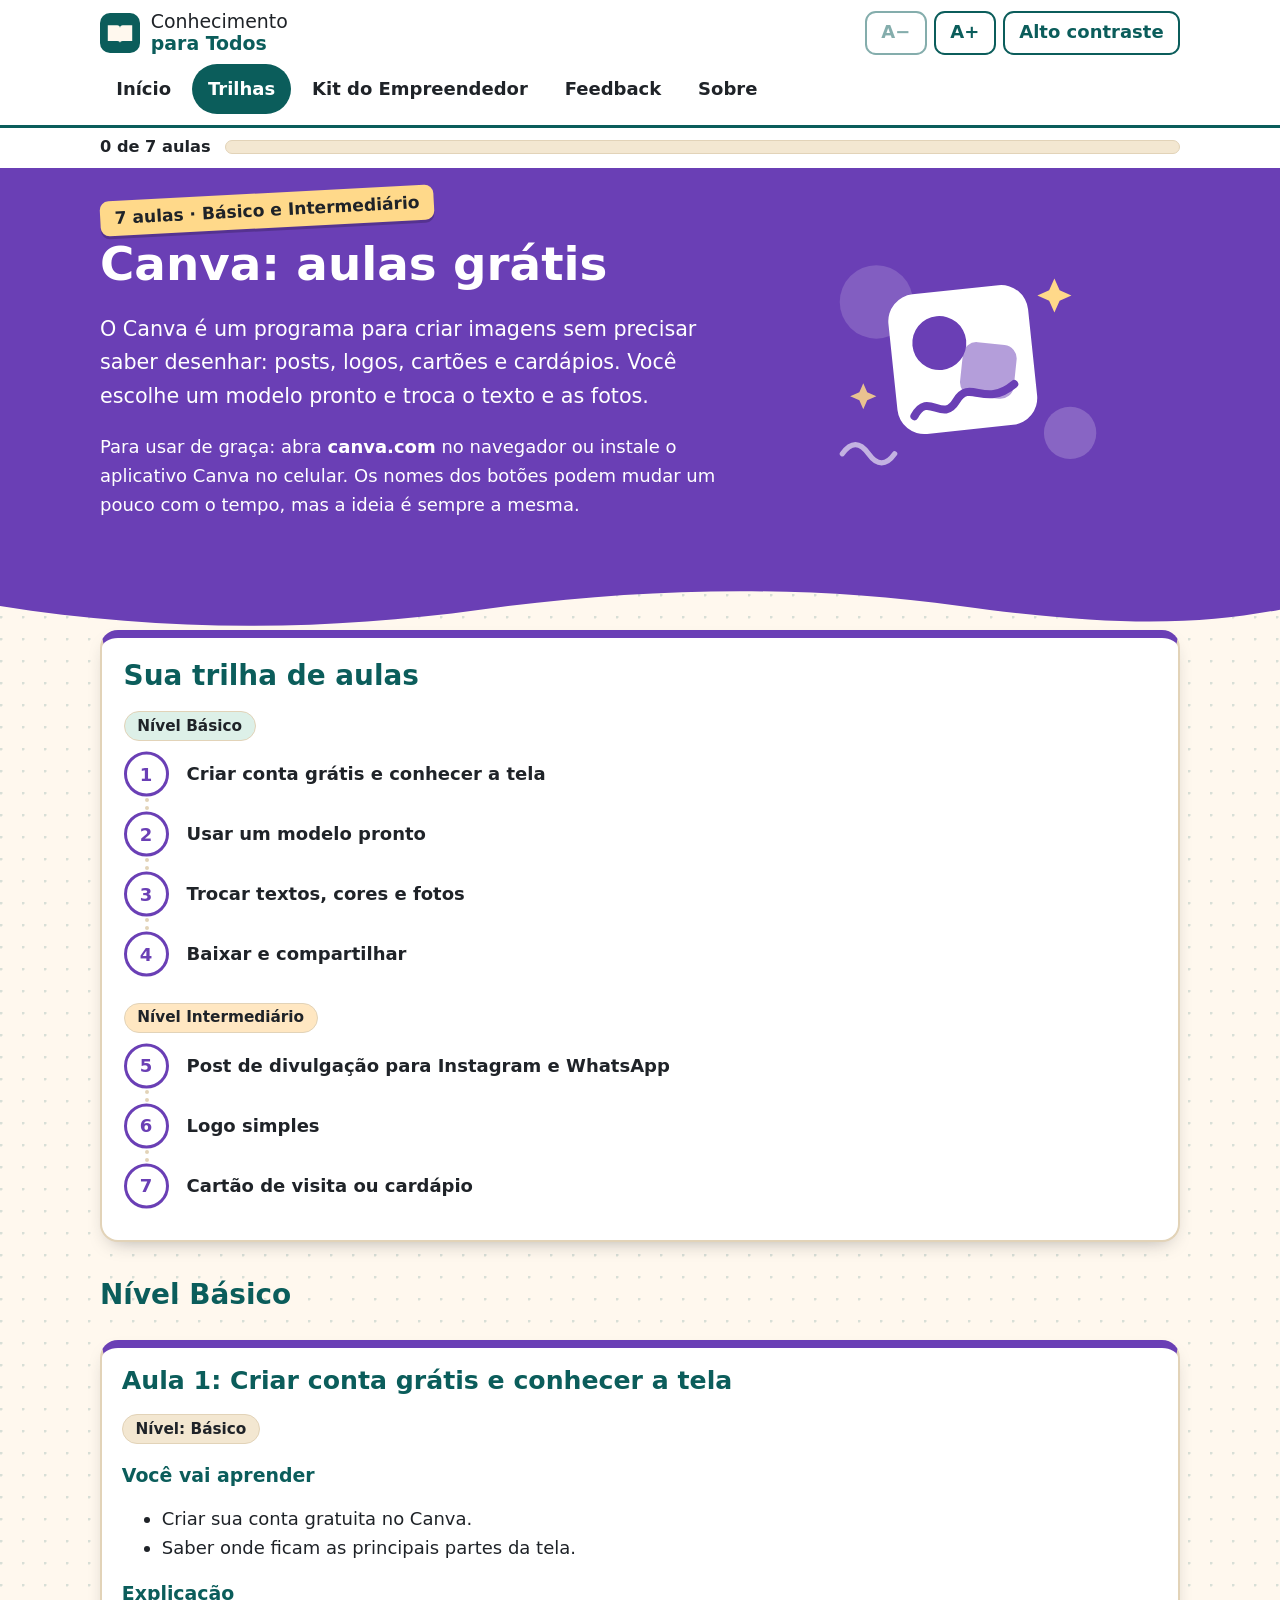
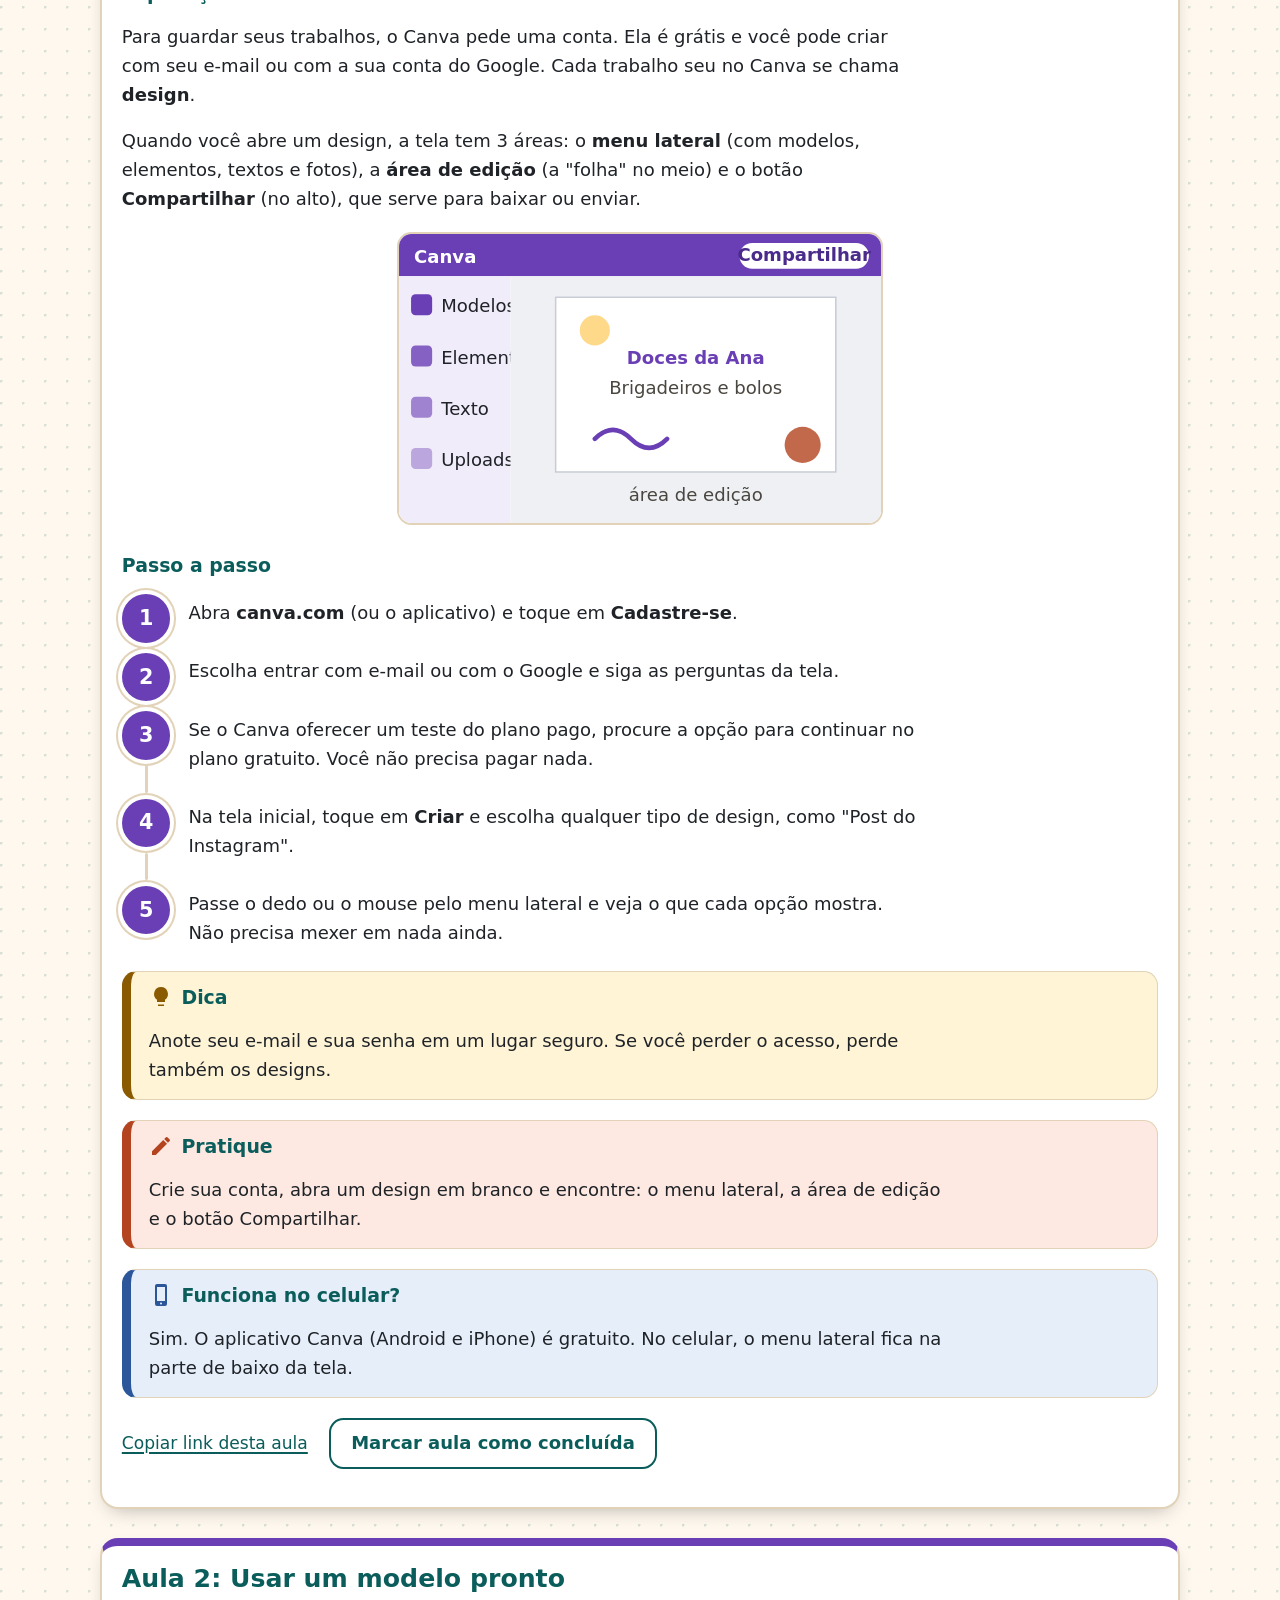
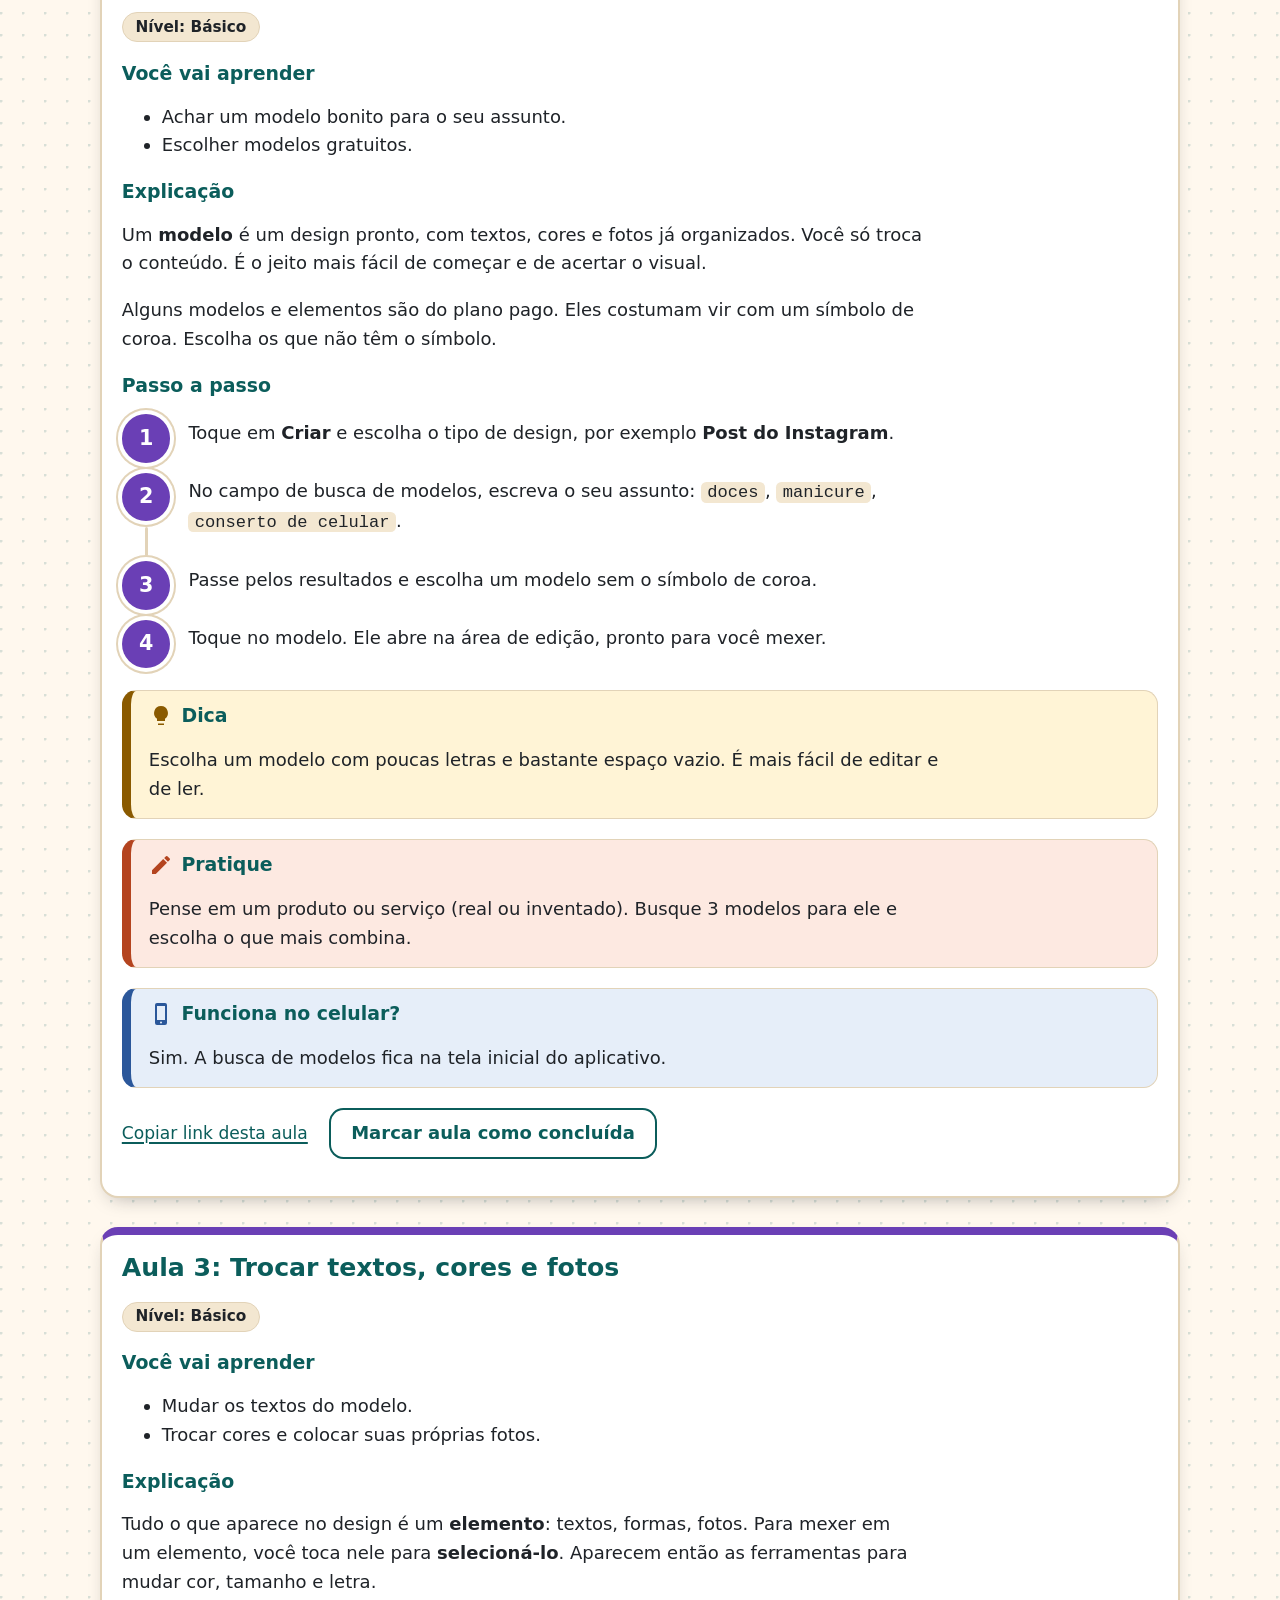
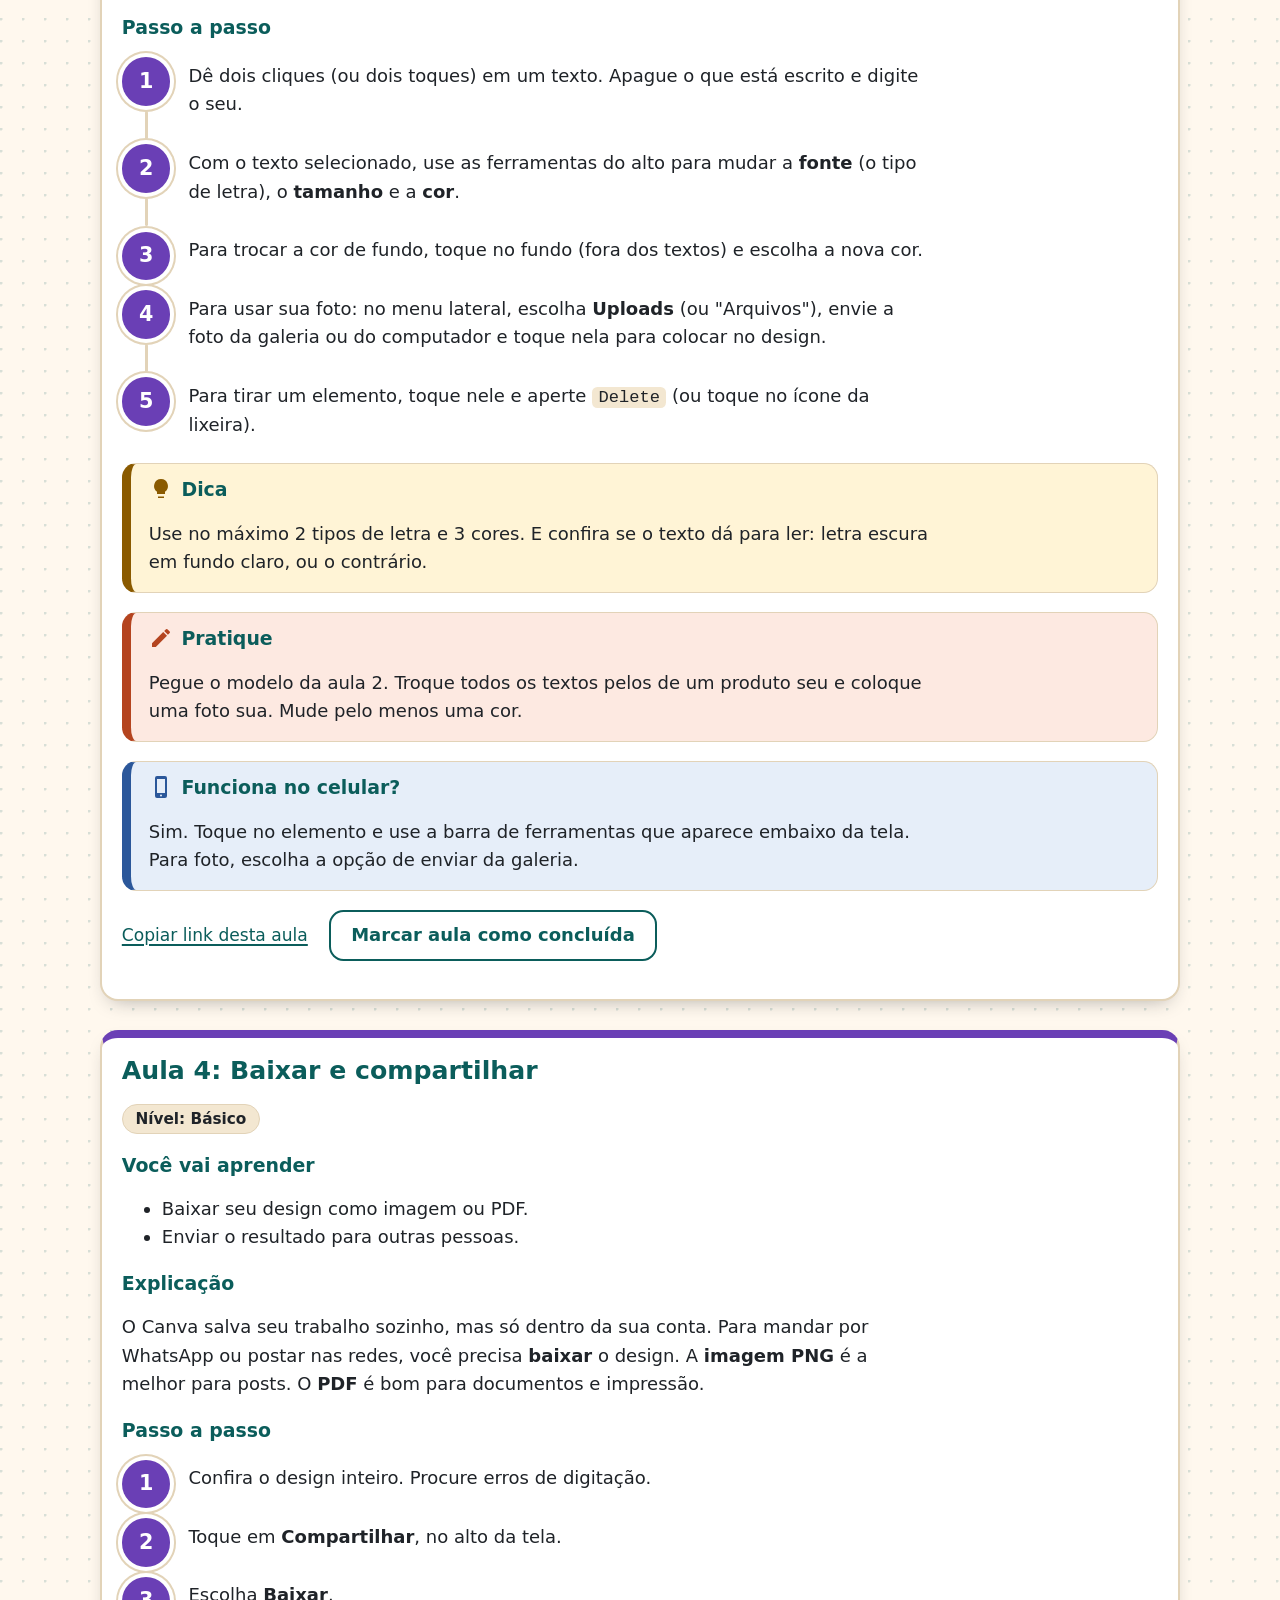
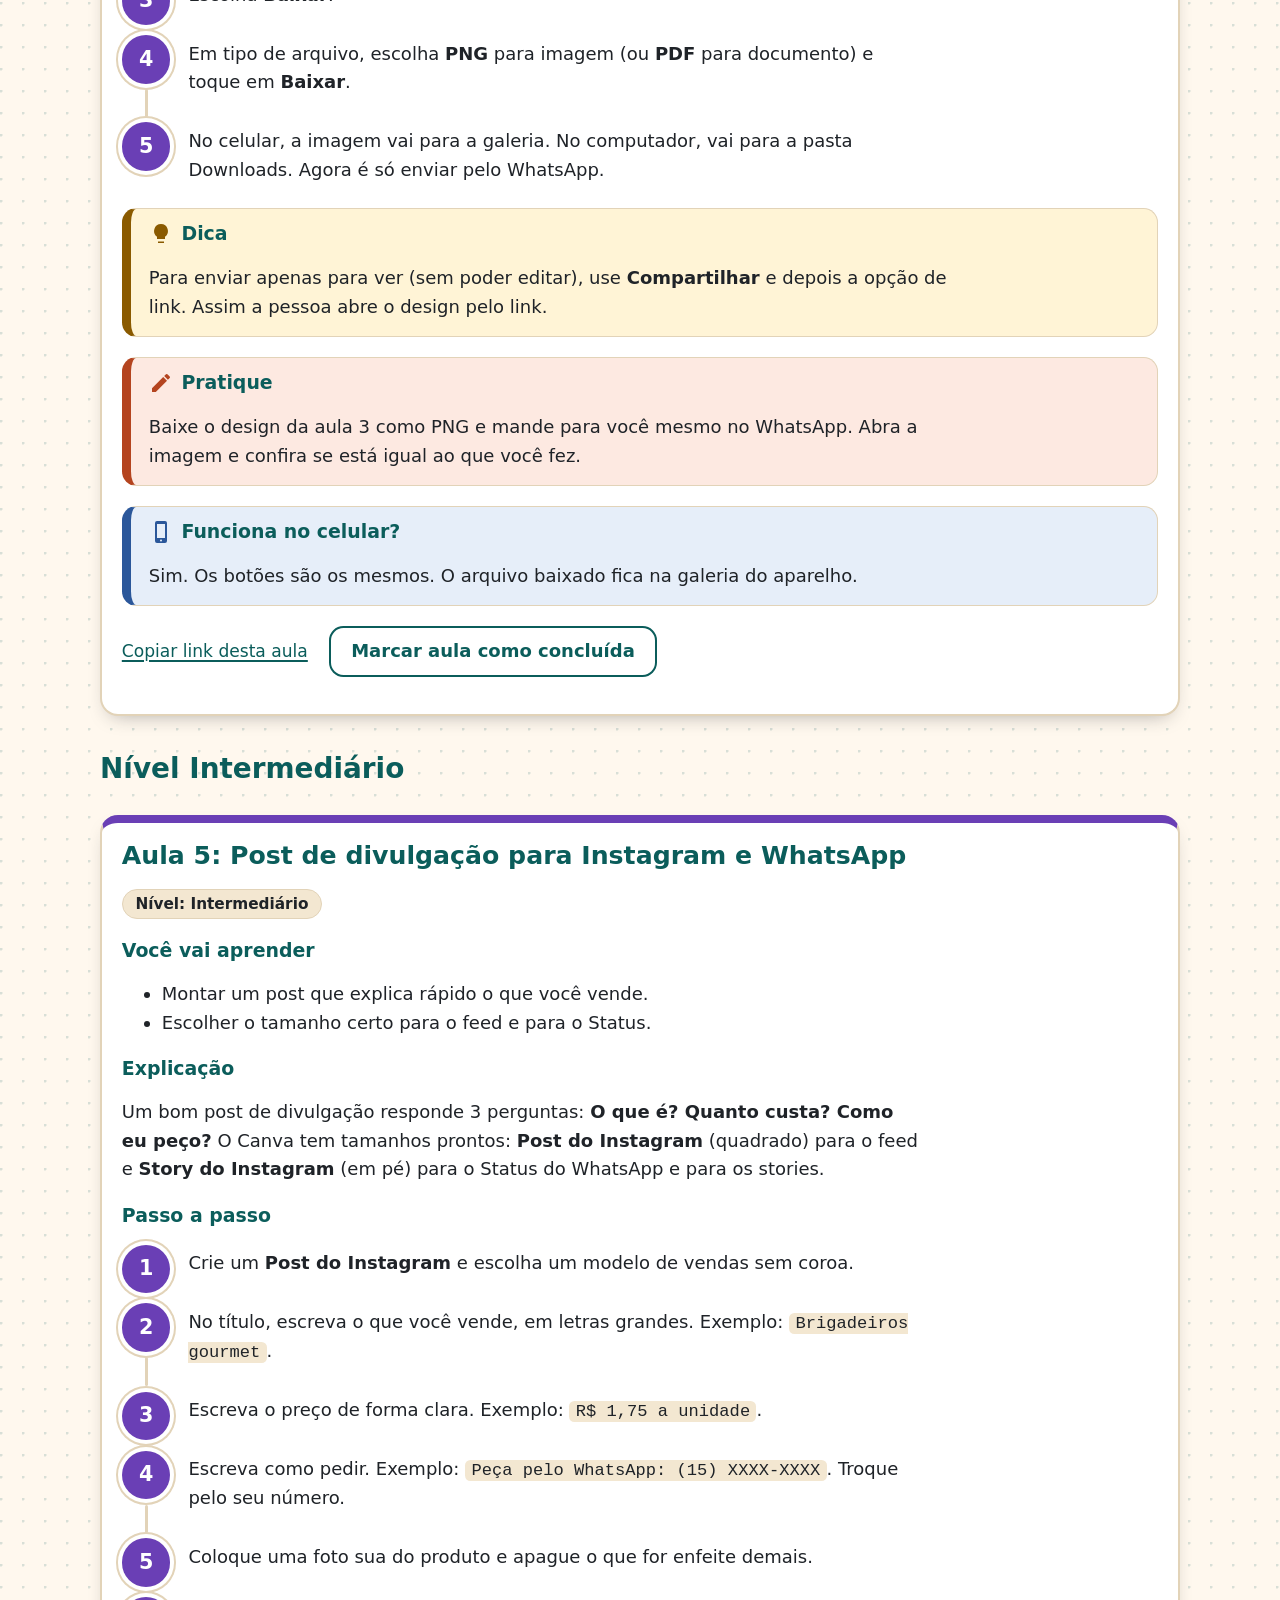
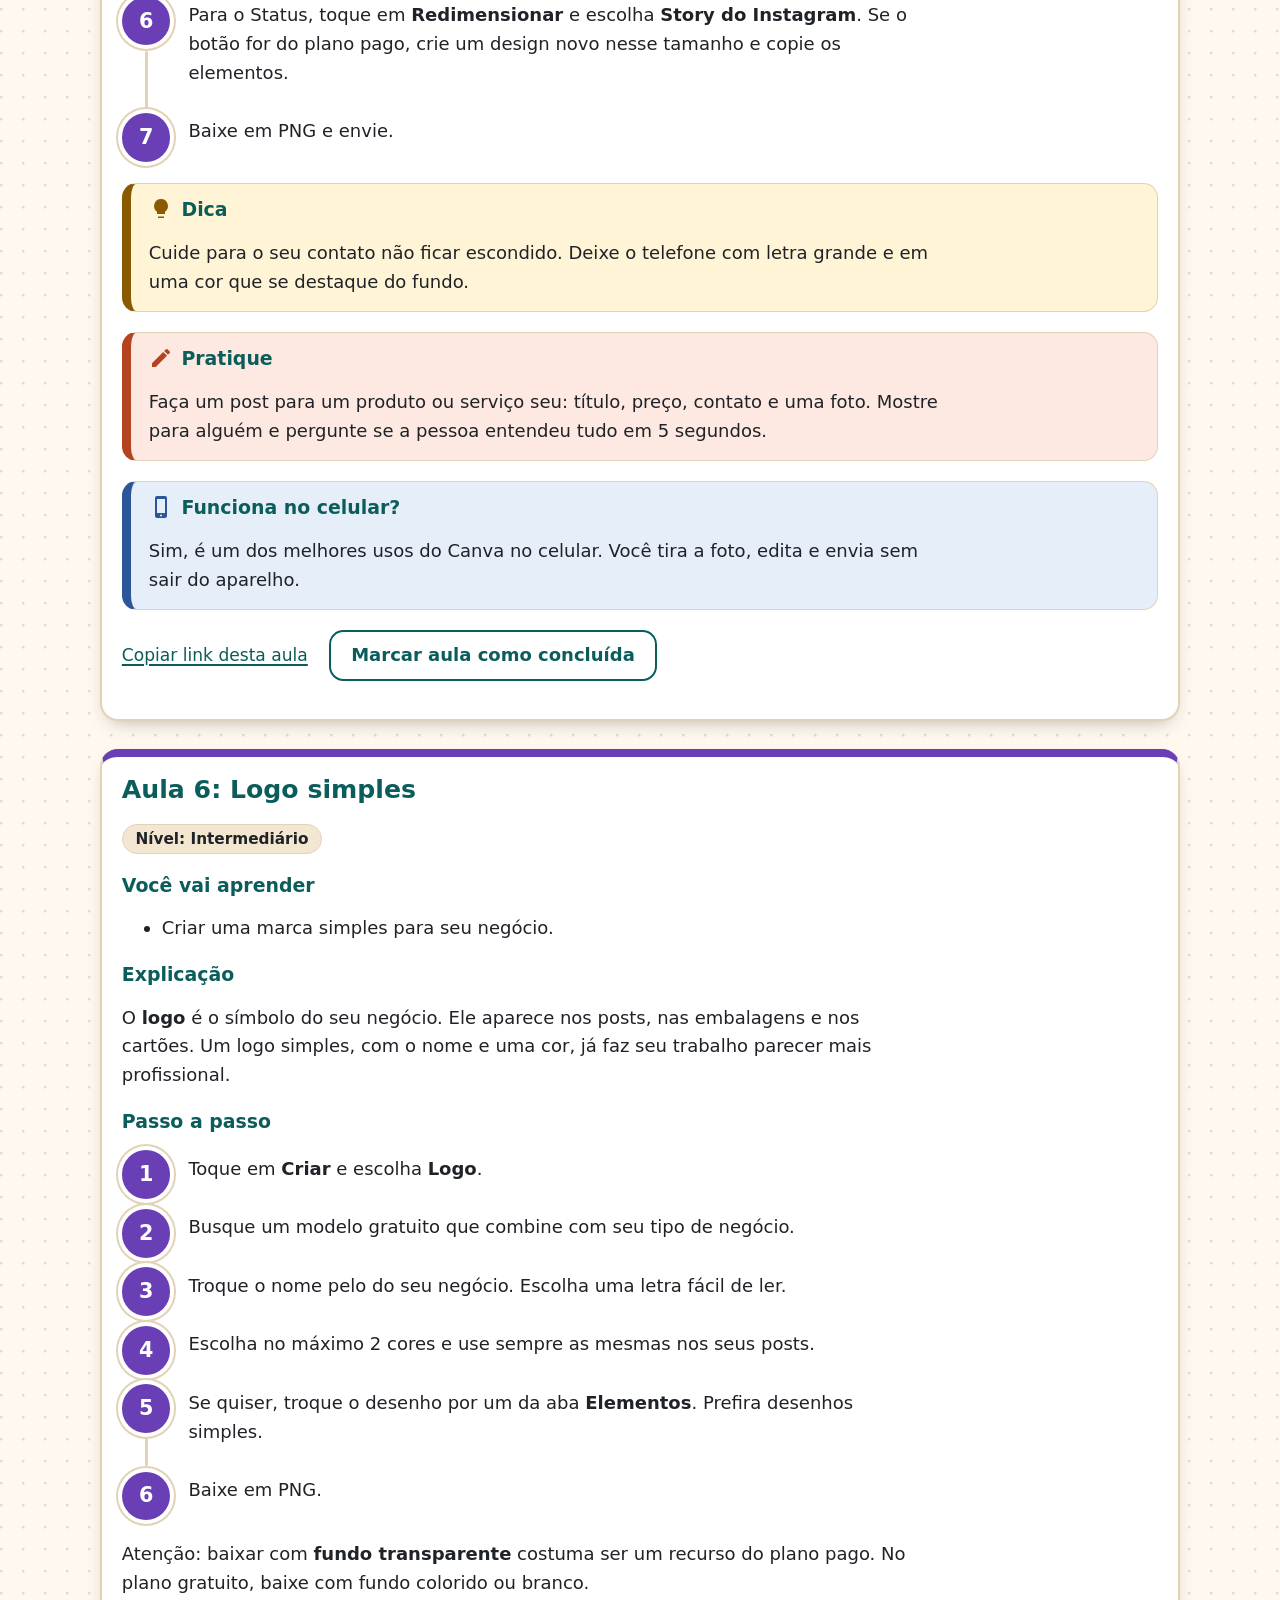
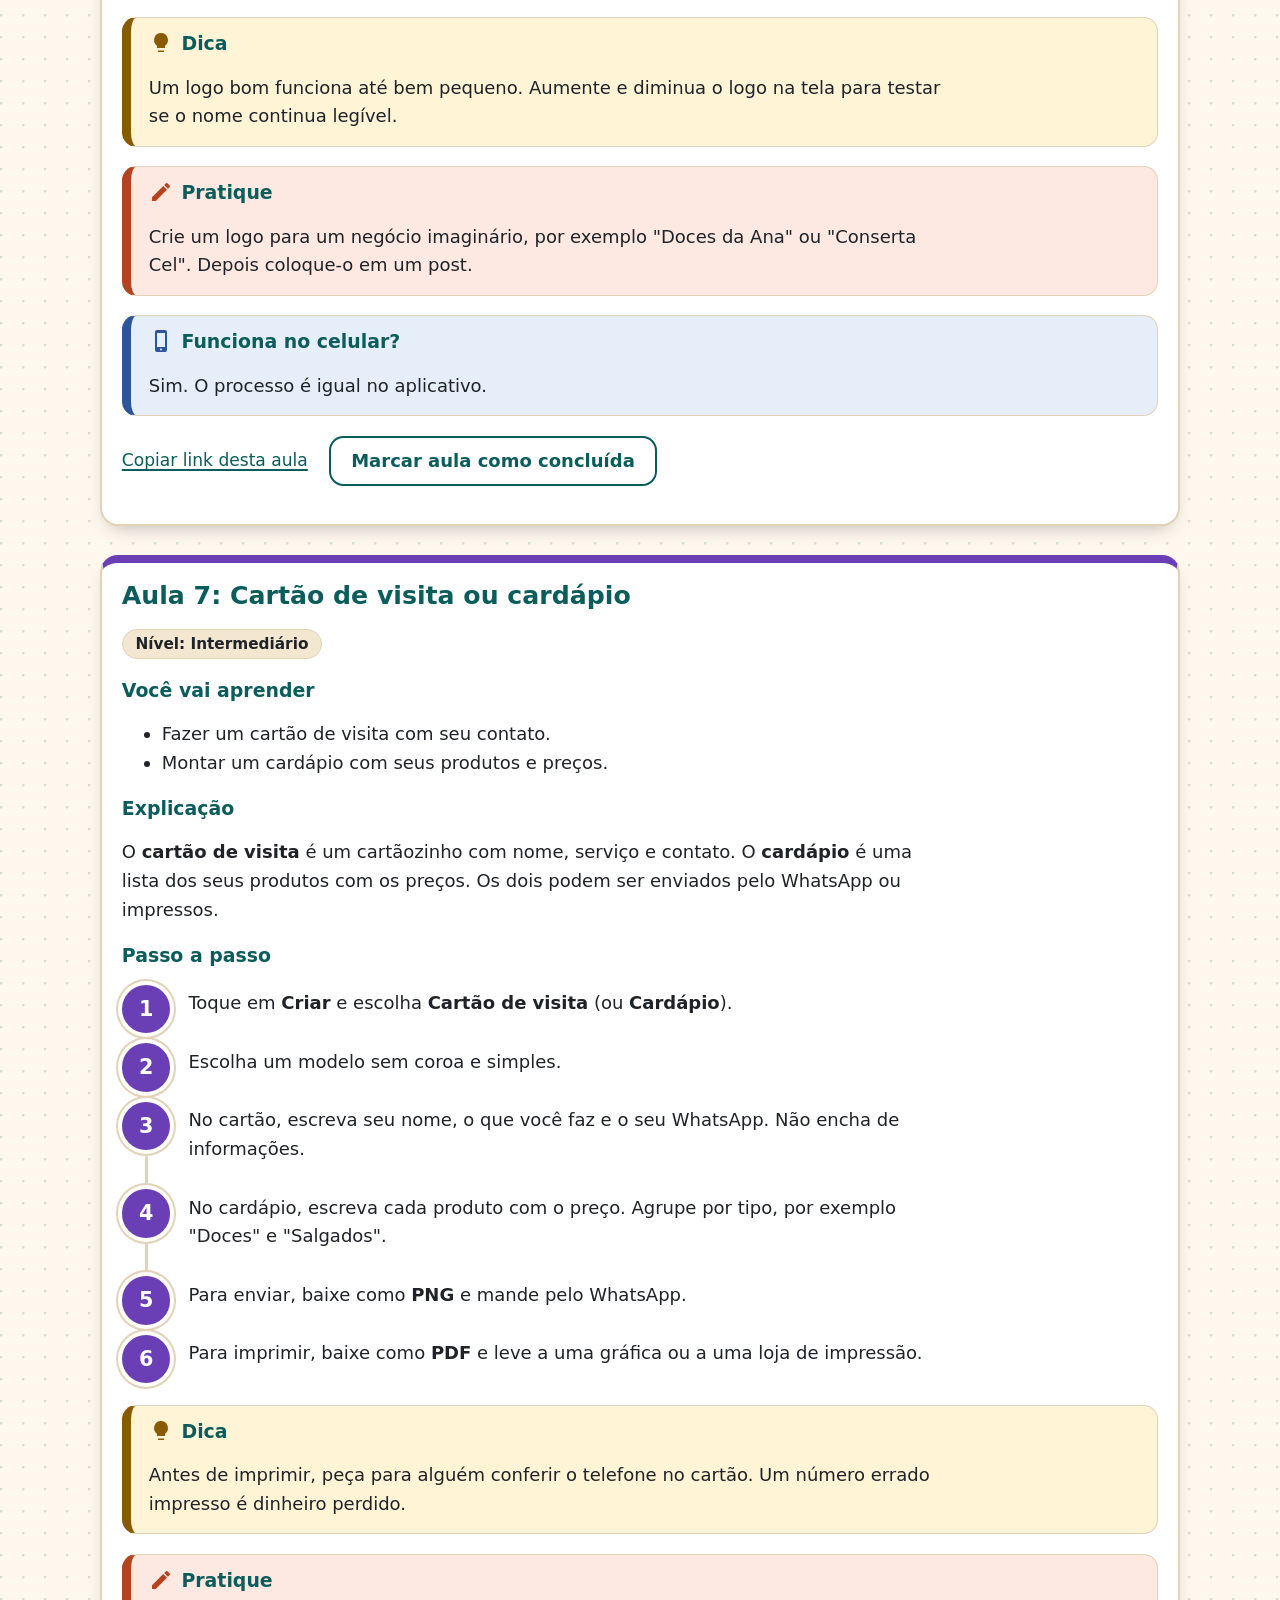
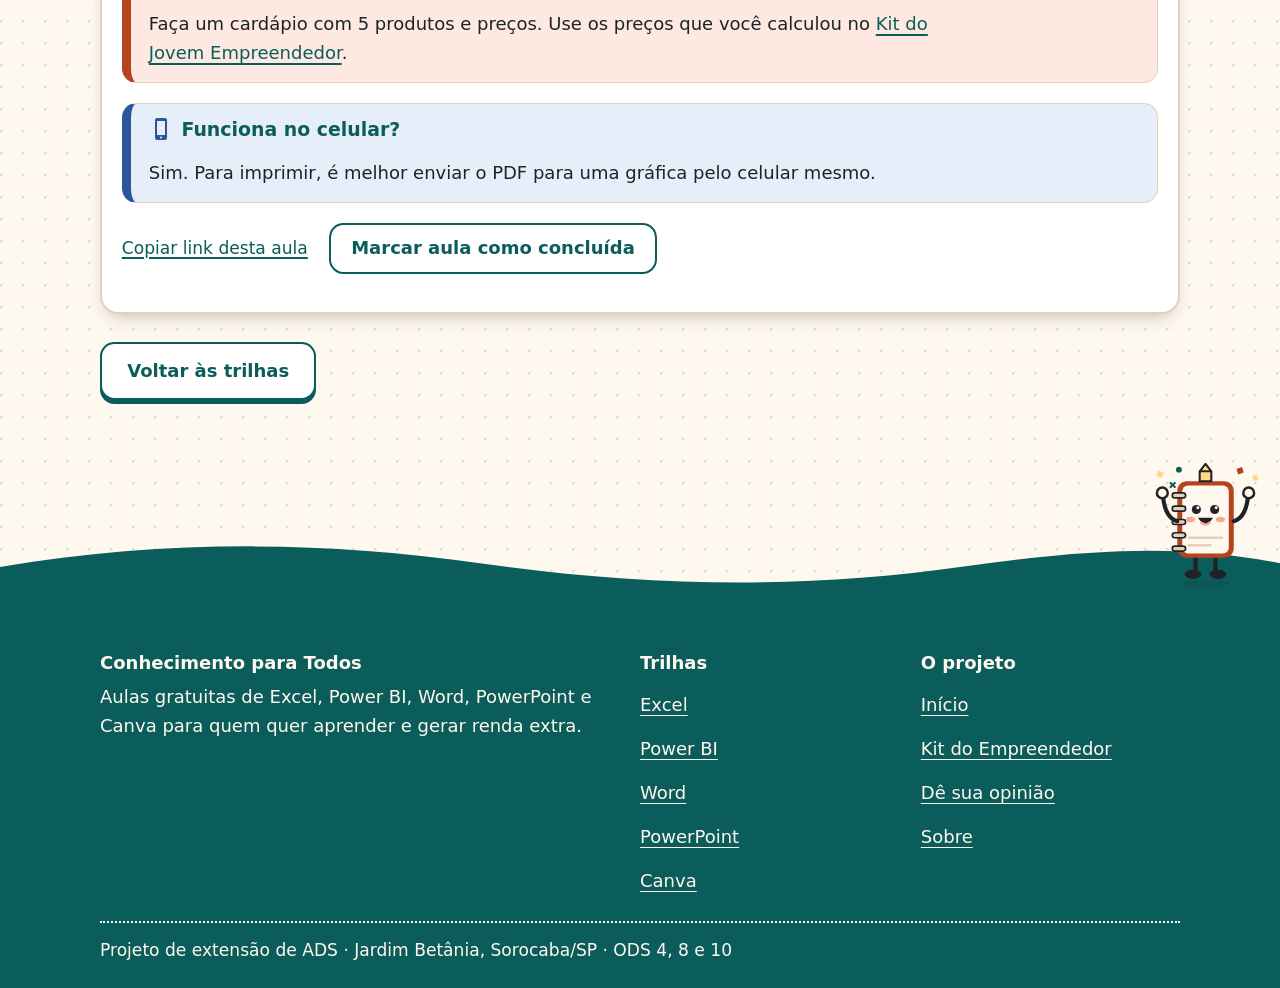
==== commit dc88d45b: "Melhora as trilhas e as aulas Cards ilustrados com cor por ferramenta, cabeçalho colorido, trilha de" ====
--- a/canva.html
+++ b/canva.html
@@ -69,29 +69,41 @@
     </nav>
   </div>
 </header>
-<main id="conteudo" class="wrap">
-  <h1>Canva: aulas grátis</h1>
-  <p class="lead">O Canva é um programa para criar imagens sem precisar saber desenhar: posts, logos, cartões e cardápios. Você escolhe um modelo pronto e troca o texto e as fotos.</p>
+<main id="conteudo" class="ferr canva" data-ferr="canva">
+  <section class="capa ferr canva">
+    <div class="wrap capa-in">
+      <div class="capa-texto">
+        <span class="adesivo">7 aulas · Básico e Intermediário</span>
+        <h1>Canva: aulas grátis</h1>
+        <p class="lead">O Canva é um programa para criar imagens sem precisar saber desenhar: posts, logos, cartões e cardápios. Você escolhe um modelo pronto e troca o texto e as fotos.</p>
   <p>Para usar de graça: abra <strong>canva.com</strong> no navegador ou instale o aplicativo Canva no celular. Os nomes dos botões podem mudar um pouco com o tempo, mas a ideia é sempre a mesma.</p>
-
-  <nav class="sumario" aria-label="Aulas de Canva">
-    <h2>Nesta página</h2>
-    <h3>Básico</h3>
-    <ul>
-      <li><a href="#canva-conta">1. Criar conta grátis e conhecer a tela</a></li>
-      <li><a href="#canva-modelo">2. Usar um modelo pronto</a></li>
-      <li><a href="#canva-editar">3. Trocar textos, cores e fotos</a></li>
-      <li><a href="#canva-baixar">4. Baixar e compartilhar</a></li>
-    </ul>
-    <h3>Intermediário</h3>
-    <ul>
-      <li><a href="#canva-post">5. Post de divulgação para Instagram e WhatsApp</a></li>
-      <li><a href="#canva-logo">6. Logo simples</a></li>
-      <li><a href="#canva-cartao">7. Cartão de visita ou cardápio</a></li>
-    </ul>
-  </nav>
-
-  <h2>Nível Básico</h2>
+      </div>
+      <div class="capa-arte"><svg viewBox="0 0 220 180" aria-hidden="true"><circle cx="40" cy="42" r="28" fill="#fff" opacity=".16"/><circle cx="188" cy="142" r="20" fill="#fff" opacity=".2"/>
+<path d="M14 158q10-14 20 0t20 0" fill="none" stroke="#fff" stroke-width="4" stroke-linecap="round" opacity=".6"/>
+<g class="flutua"><use href="#ferr-canva" x="40" y="20" width="132" height="132" transform="rotate(-6 106 86)"/></g>
+<path d="M176 24l4 9 9 4-9 4-4 9-4-9-9-4 9-4z" fill="#FFD98A"/><path d="M30 104l3 7 7 3-7 3-3 7-3-7-7-3 7-3z" fill="#FFD98A" opacity=".85"/></svg></div>
+    </div>
+    <svg class="onda-b" viewBox="0 0 1440 48" preserveAspectRatio="none" aria-hidden="true"><use href="#onda"/></svg>
+  </section>
+  <div class="wrap conteudo">
+    <nav class="trilha" aria-label="Aulas de Canva">
+      <h2>Sua trilha de aulas</h2>
+    <p class="trilha-nivel"><span class="etiqueta lv-b">Nível Básico</span></p>
+    <ol class="caminho">
+        <li><a href="#canva-conta"><span class="bola" aria-hidden="true">1</span><span class="nome"><span class="sr-only">Aula 1: </span>Criar conta grátis e conhecer a tela</span></a></li>
+        <li><a href="#canva-modelo"><span class="bola" aria-hidden="true">2</span><span class="nome"><span class="sr-only">Aula 2: </span>Usar um modelo pronto</span></a></li>
+        <li><a href="#canva-editar"><span class="bola" aria-hidden="true">3</span><span class="nome"><span class="sr-only">Aula 3: </span>Trocar textos, cores e fotos</span></a></li>
+        <li><a href="#canva-baixar"><span class="bola" aria-hidden="true">4</span><span class="nome"><span class="sr-only">Aula 4: </span>Baixar e compartilhar</span></a></li>
+    </ol>
+    <p class="trilha-nivel"><span class="etiqueta lv-i">Nível Intermediário</span></p>
+    <ol class="caminho">
+        <li><a href="#canva-post"><span class="bola" aria-hidden="true">5</span><span class="nome"><span class="sr-only">Aula 5: </span>Post de divulgação para Instagram e WhatsApp</span></a></li>
+        <li><a href="#canva-logo"><span class="bola" aria-hidden="true">6</span><span class="nome"><span class="sr-only">Aula 6: </span>Logo simples</span></a></li>
+        <li><a href="#canva-cartao"><span class="bola" aria-hidden="true">7</span><span class="nome"><span class="sr-only">Aula 7: </span>Cartão de visita ou cardápio</span></a></li>
+    </ol>
+    </nav>
+
+    <h2>Nível Básico</h2>
 
   <article class="aula" id="canva-conta">
     <h3>Aula 1: Criar conta grátis e conhecer a tela</h3>
@@ -104,6 +116,15 @@
     <h4>Explicação</h4>
     <p>Para guardar seus trabalhos, o Canva pede uma conta. Ela é grátis e você pode criar com seu e-mail ou com a sua conta do Google. Cada trabalho seu no Canva se chama <strong>design</strong>.</p>
     <p>Quando você abre um design, a tela tem 3 áreas: o <strong>menu lateral</strong> (com modelos, elementos, textos e fotos), a <strong>área de edição</strong> (a "folha" no meio) e o botão <strong>Compartilhar</strong> (no alto), que serve para baixar ou enviar.</p>
+    <figure class="tela"><svg viewBox="0 0 320 192" role="img" aria-label="Desenho da tela do Canva: o menu lateral à esquerda com Modelos, Elementos, Texto e Uploads; a área de edição no meio com um design de exemplo; e o botão Compartilhar no alto à direita." font-family="system-ui,Segoe UI,Arial,sans-serif"><rect width="320" height="192" fill="#fff"/>
+<rect width="320" height="28" fill="#6A3FB5"/><text x="10" y="19" font-size="12" font-weight="700" fill="#fff" font-size="13">Canva</text>
+<rect x="226" y="6" width="86" height="17" rx="8.500" fill="#fff"/><text x="269" y="18" font-size="12" font-weight="700" text-anchor="middle" fill="#4A2A8A" font-size="11">Compartilhar</text>
+<rect x="0" y="28" width="74" height="164" fill="#F1ECFA"/>
+<rect x="8" y="40" width="14" height="14" rx="3" fill="#6A3FB5" opacity="1"/><text x="28" y="52" font-size="12" fill="#1F2328" font-size="11">Modelos</text><rect x="8" y="74" width="14" height="14" rx="3" fill="#6A3FB5" opacity="0.8"/><text x="28" y="86" font-size="12" fill="#1F2328" font-size="11">Elementos</text><rect x="8" y="108" width="14" height="14" rx="3" fill="#6A3FB5" opacity="0.6"/><text x="28" y="120" font-size="12" fill="#1F2328" font-size="11">Texto</text><rect x="8" y="142" width="14" height="14" rx="3" fill="#6A3FB5" opacity="0.3999999999999999"/><text x="28" y="154" font-size="12" fill="#1F2328" font-size="11">Uploads</text>
+<rect x="74" y="28" width="246" height="164" fill="#EEF0F4"/><rect x="104" y="42" width="186" height="116" fill="#fff" stroke="#C9CCD6"/>
+<text x="197" y="86" font-size="12" text-anchor="middle" font-weight="800" fill="#6A3FB5" font-size="18">Doces da Ana</text><text x="197" y="106" font-size="12" text-anchor="middle" fill="#4A4640" font-size="12">Brigadeiros e bolos</text>
+<circle cx="130" cy="64" r="10" fill="#FFD98A"/><circle cx="268" cy="140" r="12" fill="#B4441F" opacity=".8"/><path d="M130 136q12-12 24 0t24 0" stroke="#6A3FB5" stroke-width="3" fill="none" stroke-linecap="round"/>
+<text x="197" y="177" font-size="12" text-anchor="middle" fill="#4A4640" font-size="11">área de edição</text></svg></figure>
     <h4>Passo a passo</h4>
     <ol class="passos">
       <li>Abra <strong>canva.com</strong> (ou o aplicativo) e toque em <strong>Cadastre-se</strong>.</li>
@@ -268,7 +289,8 @@
     <p><a class="copiar" href="#canva-cartao" aria-live="polite">Copiar link desta aula</a></p>
   </article>
 
-  <p><a class="btn btn-sec" href="trilhas.html">Voltar às trilhas</a></p>
+    <p><a class="btn btn-sec" href="trilhas.html">Voltar às trilhas</a></p>
+  </div>
 </main>
 <footer class="rodape">
   <svg class="onda" viewBox="0 0 1440 48" preserveAspectRatio="none" aria-hidden="true"><use href="#onda"/></svg>
--- a/css/style.css
+++ b/css/style.css
@@ -211,7 +211,7 @@
 .caminho li { position: relative; padding-left: 3.5rem; max-width: none; }
 .caminho li::before { content: ""; position: absolute; left: 1.2rem; top: 50%; height: 100%; width: 0; border-left: 4px dotted var(--borda); }
 .caminho li:last-child::before { display: none; }
-.caminho a { display: flex; align-items: center; min-height: 48px; padding: .1rem 0; font-weight: 600; text-decoration: none; color: var(--texto); }
+.caminho a { display: flex; align-items: center; min-height: 60px; padding: .1rem 0; font-weight: 600; text-decoration: none; color: var(--texto); }
 .caminho a:hover .nome { text-decoration: underline; }
 .bola { position: absolute; z-index: 1; left: 0; top: 50%; transform: translateY(-50%); width: 2.5rem; height: 2.5rem; border-radius: 50%; display: grid; place-items: center;
   background: var(--cartao); color: var(--c, var(--verde)); border: 3px solid var(--c, var(--verde)); font-weight: 800; }
